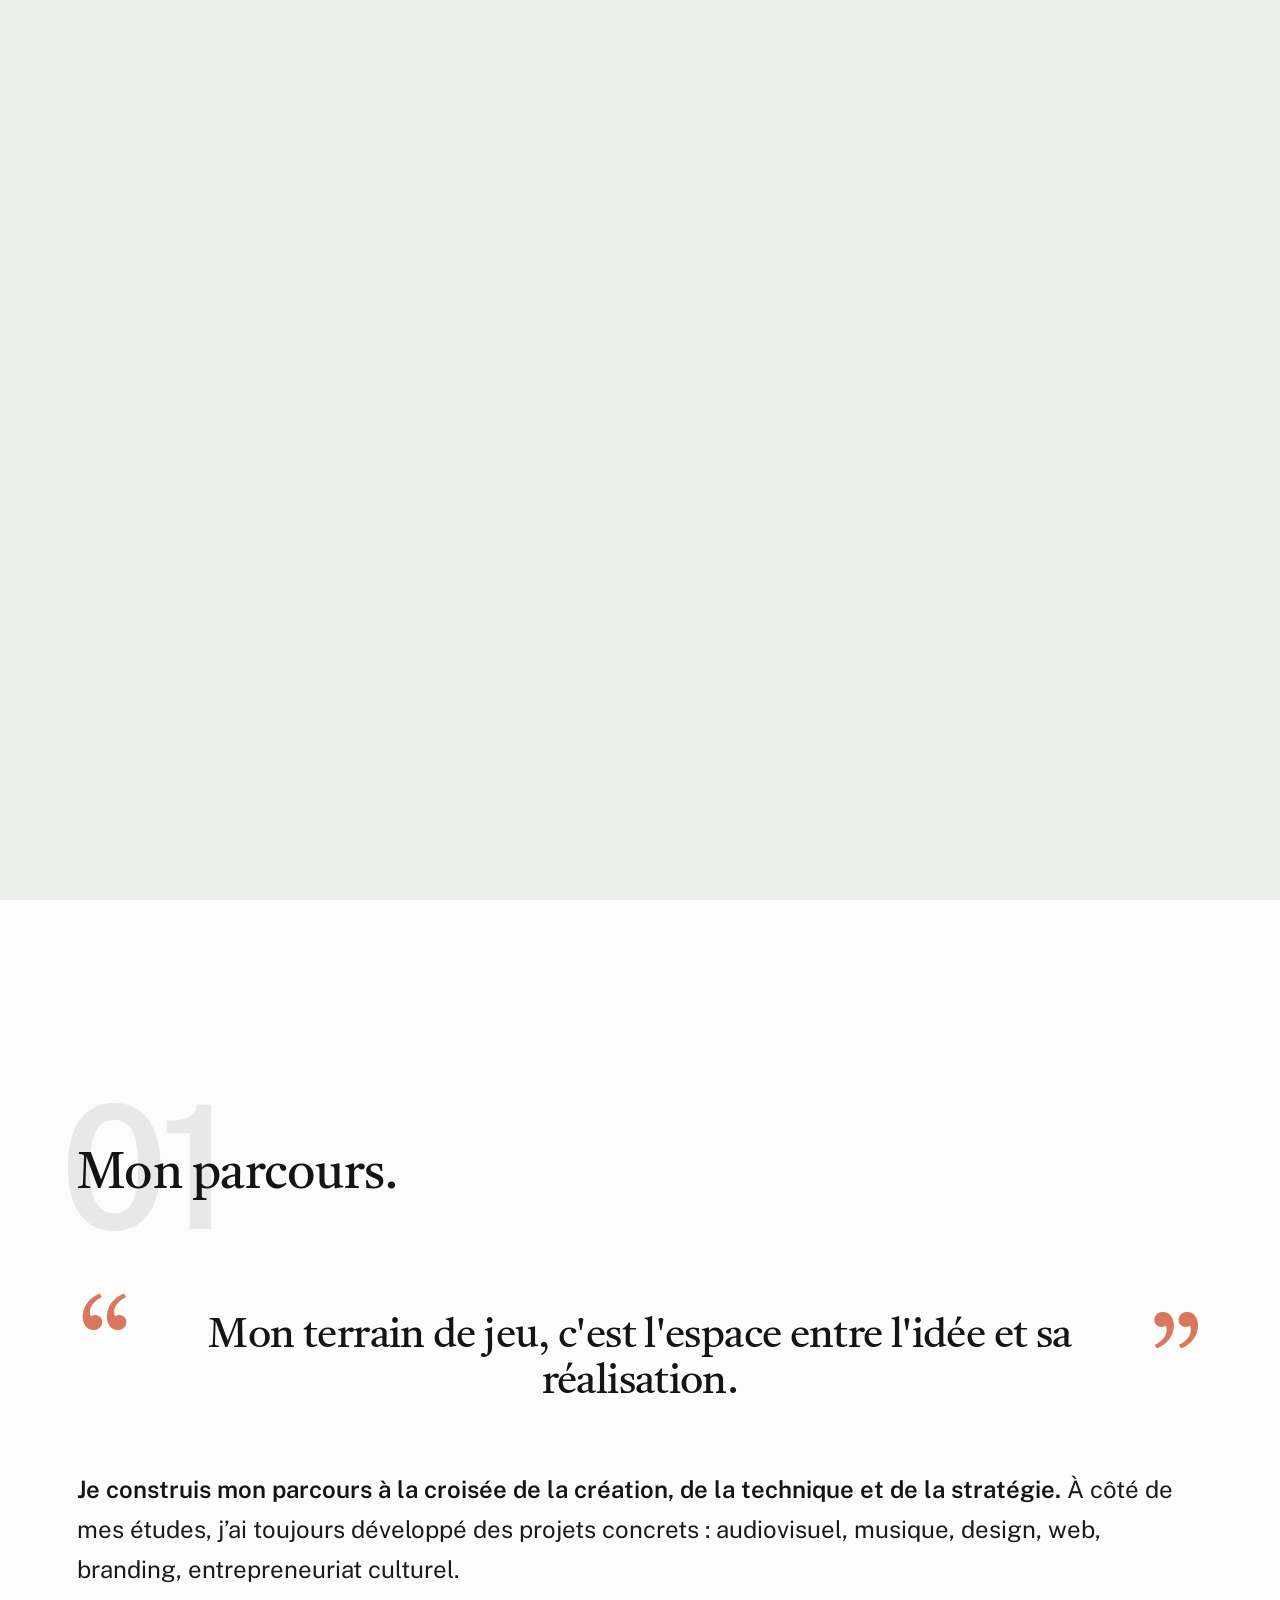
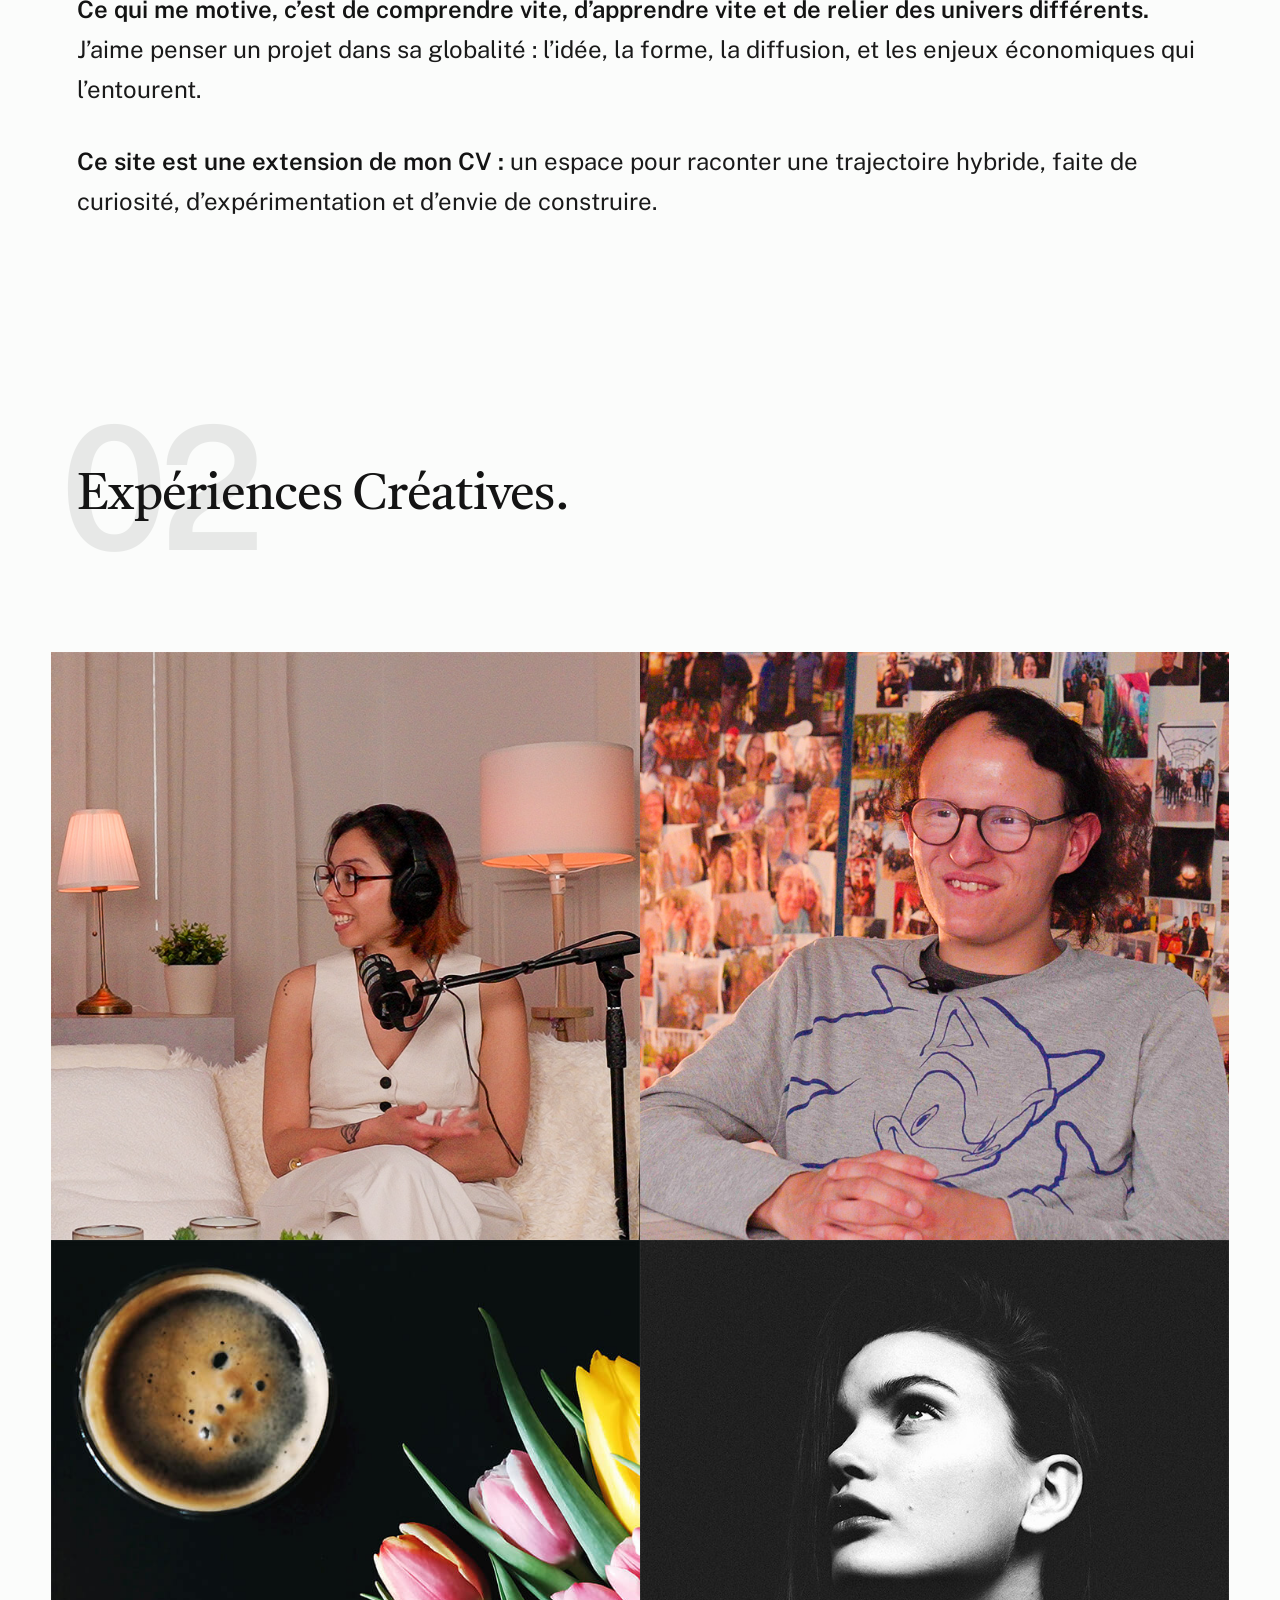
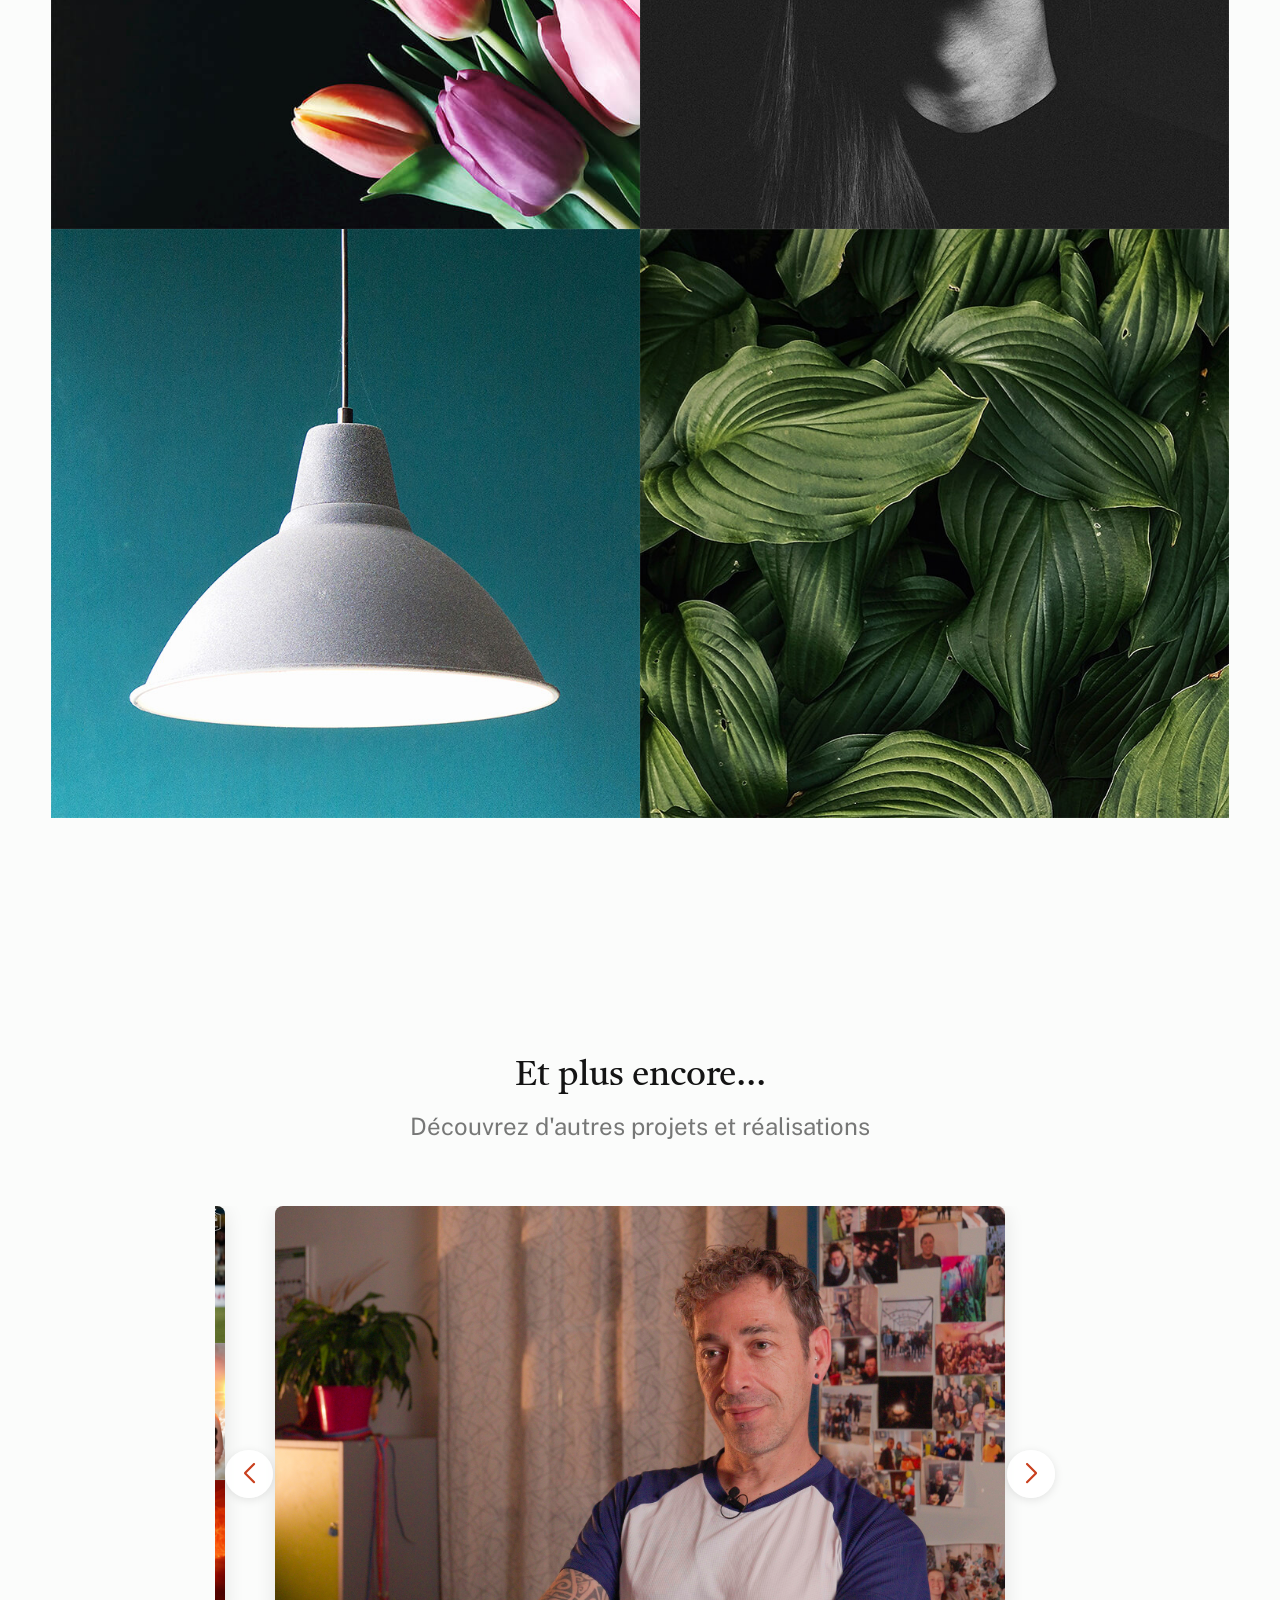
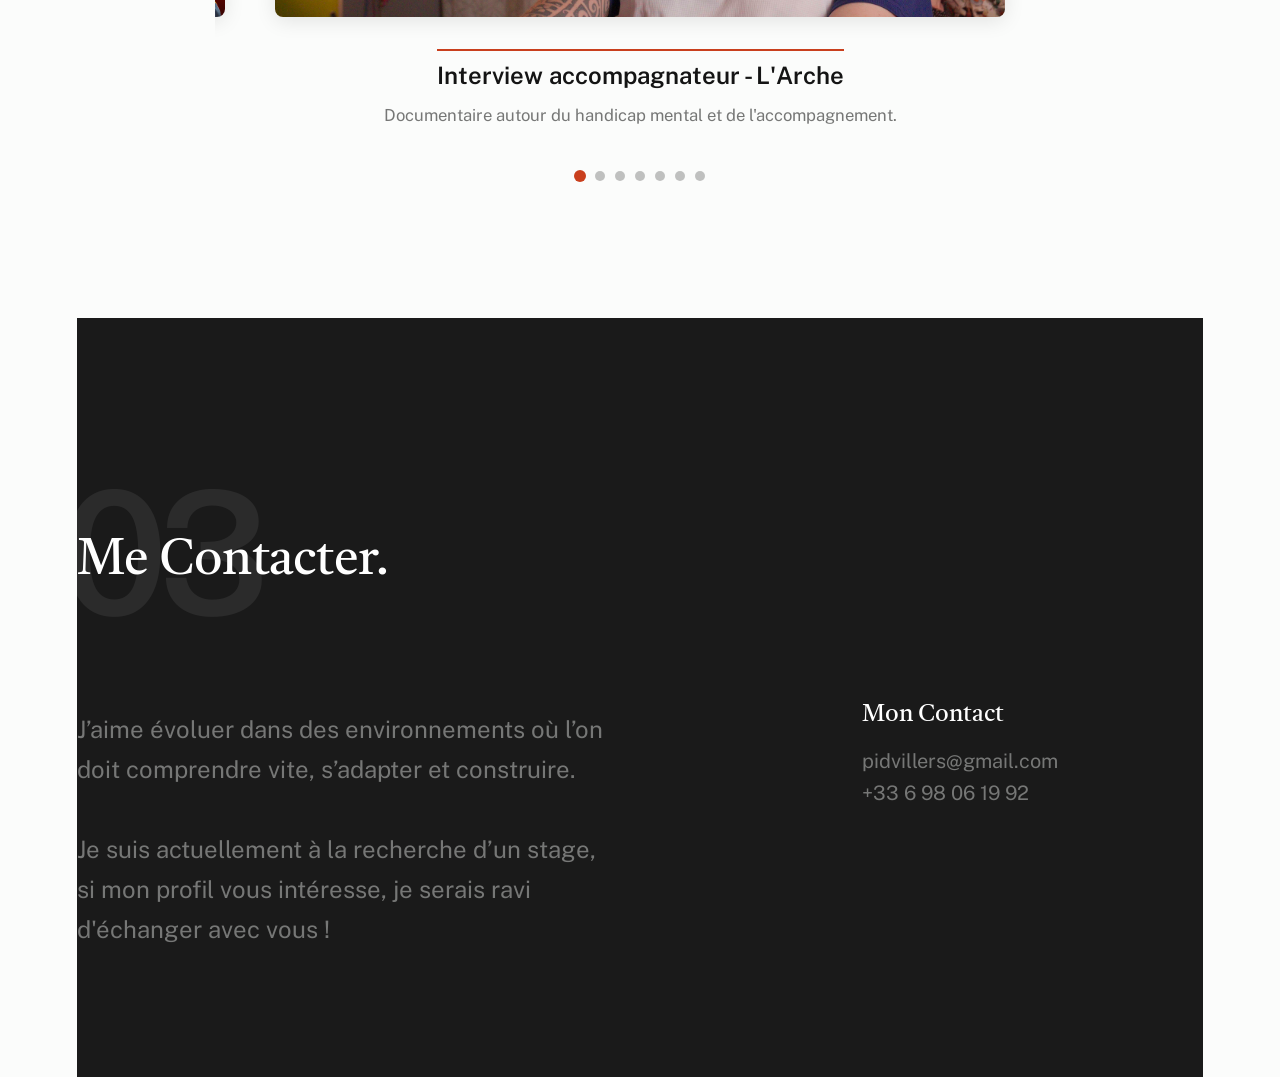
==== index.html @ cef1218d "Add files via upload" ====
<!DOCTYPE html>
<html lang="en" class="no-js" >
<head>

    <!--- basic page needs
    ================================================== -->
    <meta charset="utf-8">
    <meta name="viewport" content="width=device-width, initial-scale=1">
    <title>Paul De Villers</title>

    <script>
        document.documentElement.classList.remove('no-js');
        document.documentElement.classList.add('js');
    </script>

    <!-- CSS
    ================================================== -->
    <link rel="stylesheet" href="css/vendor.css">
    <link rel="stylesheet" href="css/styles.css">

    <!-- favicons
    ================================================== -->
    <link rel="apple-touch-icon" sizes="180x180" href="apple-touch-icon.png">
    <link rel="icon" type="image/png" sizes="32x32" href="favicon-32x32.png">
    <link rel="icon" type="image/png" sizes="16x16" href="favicon-16x16.png">
    <link rel="manifest" href="site.webmanifest">

</head>


<body id="top">

    
    <!-- preloader
    ================================================== -->
    <div id="preloader">
        <div id="loader" class="dots-fade">
            <div></div>
            <div></div>
            <div></div>
        </div>
    </div>


    <!-- page wrap
    ================================================== -->
    <div id="page" class="s-pagewrap">


        <!-- # site header 
        ================================================== -->
        <header class="s-header">
            <div class="row s-header__inner">

                <div class="s-header__block">
                    <div class="s-header__logo">
                        <a class="logo" href="index.html">
                            <img src="images/logo2.svg" alt="Homepage">
                        </a>
                    </div>

                    <a class="s-header__menu-toggle" href="#0"><span>Menu</span></a>
                </div> <!-- end s-header__block -->

                <nav class="s-header__nav">    
                    <ul class="s-header__menu-links">
                        <li class="current"><a class="smoothscroll" href="#intro">Introduction</a></li>
                        <li><a class="smoothscroll" href="#about">Mon parcours</a></li>
                        <li><a class="smoothscroll" href="#works">Expériences</a></li>
                        <li><a class="smoothscroll" href="#footer">Contact</a></li>
                    </ul> <!-- s-header__menu-links -->    
                </nav> <!-- end s-header__nav -->

            </div> <!-- end s-header__inner -->
        </header> <!-- end s-header -->


        <!-- # intro
        ================================================== -->
        <section id="intro" class="s-intro target-section">

            <div class="row s-intro__content width-sixteen-col">
                <div class="column lg-12 s-intro__content-inner grid-block grid-16">
                    
                    <div class="s-intro__content-text">

                        <div class="s-intro__content-pretitle text-pretitle">Bienvenue !</div>
                        <h1 class="s-intro__content-title">
                        Paul De Villers, <br>
                        <span class="title-subtext">étudiant à Kedge,<br>
                        M2 Arts & Creatives Industries</span>
                        </h1>                            

                        <div class="s-intro__content-btns">
                            <a class="smoothscroll btn" href="#about">En Savoir Plus</a>
                            <a class="smoothscroll btn btn--stroke" href="#footer">Me Contacter</a>
                        </div> <!-- s-intro__content-btns -->   

                    </div> <!-- s-intro__content-text -->                     
                    
                </div> <!-- s-intro__content-inner -->  
           

            <div class="s-intro__content-media">                               
                <img src="images/intro-bg.jpg" srcset="images/intro-bg.jpg 1x, images/intro-bg.jpg 2x" alt="">
            </div> <!-- s-intro__content-media -->                

            <div class="s-intro__btn-download">
                <a class="btn btn--stroke" href="#0">Voir mon CV</a>
            </div> <!-- end s-intro__btn-download -->
            
            <div class="s-intro__scroll-down">
                <a href="#about" class="smoothscroll">
                    <div class="scroll-icon">
                        <svg xmlns="http://www.w3.org/2000/svg" width="24" height="24" viewBox="0 0 24 24" style="fill: rgba(0, 0, 0, 1);transform: ;msFilter:;"><path d="M11.178 19.569a.998.998 0 0 0 1.644 0l9-13A.999.999 0 0 0 21 5H3a1.002 1.002 0 0 0-.822 1.569l9 13z"></path></svg>
                    </div>
                    <span class="scroll-text u-screen-reader-text">Scroll Down</span>
                </a>
            </div> <!-- s-intro__scroll-down -->

        </section> <!-- end s-intro -->


        <!-- # about
        ================================================== -->
        <section id="about" class="s-about target-section">

            <div class="row s-about__content">
                <div class="column xl-12">    
                    
                    <div class="section-header" data-num="01">
                        <h2 class="text-display-title">Mon parcours.</h2>
                    </div> <!-- end section-header -->

                    <div class="about-quote">
                <h3>Mon terrain de jeu, c'est l'espace entre l'idée et sa réalisation.</h3>
            </div>

                    <p class="attention-getter">
                    <strong> Je construis mon parcours à la croisée de la création, de la technique et de la stratégie. </strong> À côté de mes études, j’ai toujours développé des projets concrets : audiovisuel, musique, design, web, branding, entrepreneuriat culturel. <br>
                    <strong> Ce qui me motive, c’est de comprendre vite, d’apprendre vite et de relier des univers différents. </strong>
                    J’aime penser un projet dans sa globalité : l’idée, la forme, la diffusion, et les enjeux économiques qui l’entourent.


                    </p>

                    <p class="attention-getter">
                    <strong> Ce site est une extension de mon CV : </strong> un espace pour raconter une trajectoire hybride, faite de curiosité, d’expérimentation et d’envie de construire.

    
                    </p>

                    
        <!-- # works
        ================================================== -->
        <section id="works" class="s-works target-section">

            <div class="row">
                <div class="column xl-12">
                    <div class="section-header" data-num="02">
                        <h2 class="text-display-title">Expériences Créatives.</h2>
                    </div> <!-- end section-header -->
                </div>
            </div>

            <div class="row folio-entries">

                <div class="column entry">
                    <a href="images/folio/gallery/g-turban.jpg" class="entry__link glightbox" data-glightbox="title: Production audiovisuelle; description: .entry__desc-01">
                        <div class="entry__thumb">
                            <img src="images/folio/white_turban.jpg" srcset="images/folio/white_turban.jpg 1x, images/folio/white_turban@2x.jpg 2x" alt="">
                        </div>
                        <div class="entry__info">
                            <h4 class="entry__title">Podcast Santé Mentale</h4>
                            <div class="entry__cat">Production audiovisuelle</div>
                        </div>
                    </a>

                    <div class="glightbox-desc entry__desc-01">
                        <p>
                        Conception, réalisation et montage de podcasts consacrés à la santé mentale, <br>en collaboration avec des professionnels de la psychologie.<br>
                        Projet financé via la CVEC, en partenariat avec la Faculté de Pharmacie de Paris, <br> combinant enjeux culturels, institutionnels et éditoriaux.
                        </p>
                    </div>
                </div> <!-- entry -->

                <div class="column entry">
                    <a href="images/folio/gallery/g-woodcraft.jpg" class="entry__link glightbox" data-glightbox="title: Documentaire à l’Arche; description: .entry__desc-02">
                        <div class="entry__thumb">
                            <img src="images/folio/woodcraft.jpg" srcset="images/folio/woodcraft.jpg 1x, images/folio/woodcraft@2x.jpg 2x" alt="">
                        </div>
                        <div class="entry__info">
                            <h4 class="entry__title">Documentaire à l’Arche</h4>
                            <div class="entry__cat">Réalisation documentaire</div>
                        </div>
                    </a>

                    <div class="glightbox-desc entry__desc-02">
                        <p>
                        Réalisation d’un documentaire immersif au sein de l’Arche, suivant le quotidien de Damien, <br> une personne en situation de handicap mental. <br>
                        Projet pensé dans une perspective de diffusion médiatique (TV / plateformes), <br> à la croisée du documentaire social et du récit humain.
                        </p>
                    </div>
                </div> <!-- entry -->

                <div class="column entry">
                    <a href="images/folio/gallery/g-tulips.jpg" class="entry__link glightbox" data-glightbox="title: Projets web & visibilité digitale; description: .entry__desc-03">
                        <div class="entry__thumb">
                            <img src="images/folio/caffeine_and_tulips.jpg" srcset="images/folio/caffeine_and_tulips.jpg 1x, images/folio/caffeine_and_tulips@2x.jpg 2x" alt="">
                        </div>
                        <div class="entry__info">
                            <h4 class="entry__title">Projets web & visibilité digitale</h4>
                            <div class="entry__cat">Développement web & stratégie digitale</div>
                        </div>
                    </a>

                    <div class="glightbox-desc entry__desc-03">
                        <p>
                        Accompagnement de professionnels dans la création de leur présence digitale. <br>
                        Conception de sites internet, optimisation de fiches Google, production de contenus visuels <br>(photos, édition), et amélioration du référencement.

                        </p>
                    </div>
                </div> <!-- entry -->

                <div class="column entry">
                    <a href="images/folio/gallery/g-grayscale.jpg" class="entry__link glightbox" data-glightbox="title: Fédération Française de Football & Nike; description: .entry__desc-04">
                        <div class="entry__thumb">
                            <img src="images/folio/grayscale.jpg" srcset="images/folio/grayscale.jpg 1x, images/folio/grayscale@2x.jpg 2x" alt="">
                        </div>
                        <div class="entry__info">
                            <h4 class="entry__title">Fédération Française de Football & Nike</h4>
                            <div class="entry__cat">Design & création visuelle en freelance</div>
                        </div>
                    </a>

                    <div class="glightbox-desc entry__desc-04">
                        <p>
                        Participation à des projets de création visuelle pour la Fédération Française de Football, <br> en collaboration avec d’autres créateurs et avec Nike.<br>Intervention sur l’univers graphique et créatif autour des rassemblements <br> de l’équipe de France en 2025.
                        </p>
                    </div>
                </div> <!-- entry -->

                <div class="column entry">
                    <a href="images/folio/gallery/g-lamp.jpg" class="entry__link glightbox" data-glightbox="title: Production musicale; description: .entry__desc-05">
                        <div class="entry__thumb">
                            <img src="images/folio/lamp.jpg" srcset="images/folio/lamp.jpg 1x, images/folio/lamp@2x.jpg 2x" alt="">
                        </div>
                        <div class="entry__info">
                            <h4 class="entry__title">Production musicale</h4>
                            <div class="entry__cat">Beatmaker & DA</div>
                        </div>
                    </a>

                    <div class="glightbox-desc entry__desc-05">
                        <p>
                        Création et diffusion d’instrumentales, publiées sur YouTube et vendues<br> à des artistes de la scène rap et R&B parisienne et internationale. <br> Gestion autonome de la production, de la distribution et relations artistes.
                        </p>
                    </div>
                </div> <!-- entry -->

                <div class="column entry">
                    <a href="images/folio/gallery/g-tropical.jpg" class="entry__link glightbox" data-glightbox="title: Refonte d’une marque de vin familiale; description: .entry__desc-06">
                        <div class="entry__thumb">
                            <img src="images/folio/tropical.jpg" srcset="images/folio/tropical.jpg 1x, images/folio/tropical@2x.jpg 2x" alt="">
                        </div>
                        <div class="entry__info">
                            <h4 class="entry__title">Refonte d’une marque de vin familiale</h4>
                            <div class="entry__cat">Direction artistique & stratégie de marque</div>
                        </div>
                    </a>

                    <div class="glightbox-desc entry__desc-06">
                        <p>
                        Projet de repositionnement d’une marque de vin familiale, avec une ambition <br>de modernisation de son identité et de son récit.<br> Travail sur la direction artistique, le design, le storytelling et la stratégie de marque.
                        </p>
                    </div>
                </div> <!-- entry --> 

                        </div> <!-- folio entries -->

        </section> <!-- end s-works --> 

        <!-- # gallery
        ================================================== -->
        <section id="gallery" class="s-gallery target-section">
            <div class="row">
                <div class="column xl-12">
                    <h3 class="s-gallery__header">Et plus encore...</h3>
                    <p class="s-gallery__subtitle">Découvrez d'autres projets et réalisations</p>

                    <div class="swiper-container gallery-slider">
                        <div class="swiper-wrapper">
                            <!-- Slide 1 -->
                            <div class="swiper-slide gallery-slide">
                                <div class="gallery-slide__image">
                                    <img src="images/gallery/photo1.jpg" alt="Interview accompagnateur - L'Arche">
                                </div>
                                <div class="gallery-slide__info">
                                    <h4 class="gallery-slide__title">Interview accompagnateur - L'Arche</h4>
                                    <p class="gallery-slide__desc">Documentaire autour du handicap mental et de l'accompagnement.</p>
                                </div>
                            </div>

                            <!-- Slide 2 -->
                            <div class="swiper-slide gallery-slide">
                                <div class="gallery-slide__image">
                                    <img src="images/gallery/photo2.jpg" alt="Rencontre artiste avec Éloi">
                                </div>
                                <div class="gallery-slide__info">
                                    <h4 class="gallery-slide__title">Rencontre artiste avec Éloi</h4>
                                    <p class="gallery-slide__desc">Interview et suivie d'une artiste émergente (65k auditeurs mensuels sur Spotify).</p>
                                </div>
                            </div>

                            <!-- Slide 3 -->
                            <div class="swiper-slide gallery-slide">
                                <div class="gallery-slide__image">
                                    <img src="images/gallery/photo3.jpg" alt="Photographe officiel pour concerts">
                                </div>
                                <div class="gallery-slide__info">
                                    <h4 class="gallery-slide__title">Photographe officiel pour concerts</h4>
                                    <p class="gallery-slide__desc">Couverture photo d'artistes hip-hop en live.</p>
                                </div>
                            </div>

                            <!-- Slide 4 -->
                            <div class="swiper-slide gallery-slide">
                                <div class="gallery-slide__image">
                                    <img src="images/gallery/photo4.jpg" alt="Podcast sur les traumatismes de l'enfance">
                                </div>
                                <div class="gallery-slide__info">
                                    <h4 class="gallery-slide__title">Podcast sur les traumatismes de l'enfance</h4>
                                    <p class="gallery-slide__desc">Échange avec une psychologue spécialisée.</p>
                                </div>
                            </div>

                            <!-- Slide 5 -->
                            <div class="swiper-slide gallery-slide">
                                <div class="gallery-slide__image">
                                    <img src="images/gallery/photo5.jpg" alt="Podcast sur les violences sexistes et sexuelles">
                                </div>
                                <div class="gallery-slide__info">
                                    <h4 class="gallery-slide__title">Podcast sur les violences sexistes et sexuelles</h4>
                                    <p class="gallery-slide__desc">Discussion avec une psychologue autour des VSS.</p>
                                </div>
                            </div>

                            <!-- Slide 6 -->
                            <div class="swiper-slide gallery-slide">
                                <div class="gallery-slide__image">
                                    <img src="images/gallery/photo6.jpg" alt="Interview d'un psychologue de l'association Nightline">
                                </div>
                                <div class="gallery-slide__info">
                                    <h4 class="gallery-slide__title">Interview d'un psychologue de l'association Nightline</h4>
                                    <p class="gallery-slide__desc">Échange autour de la santé mentale des étudiants dans les locaux de Nightline.</p>
                                </div>
                            </div>

                            <!-- Slide 7 -->
                            <div class="swiper-slide gallery-slide">
                                <div class="gallery-slide__image">
                                    <img src="images/gallery/photo7.jpg" alt="Design et photo-manipulation">
                                </div>
                                <div class="gallery-slide__info">
                                    <h4 class="gallery-slide__title">Design et photo-manipulation</h4>
                                    <p class="gallery-slide__desc">Nike, Fédération Française de Football et autres créateurs, mes designs ont été vus des millions de fois.</p>
                                </div>
                            </div>
                        </div>

                        <!-- Navigation buttons -->
                        <div class="swiper-button-next"></div>
                        <div class="swiper-button-prev"></div>
                        <div class="swiper-pagination"></div>
                    </div>
                </div>
            </div>
        </section> <!-- end s-gallery -->


        

        <!-- # footer 
        ================================================== -->
        <footer id="footer" class="s-footer target-section">

            <div class="row">
                <div class="column lg-12">
                    <div class="section-header light-on-dark" data-num="03">
                        <h2 class="text-display-title">Me Contacter.</h2>
                    </div> <!-- end section-header -->
                </div>
            </div>

            <div class="row s-footer__content">

                <div class="column xl-6 md-12 s-footer__block s-footer__about">                    
                    <p class="attention-getter">
                    J’aime évoluer dans des environnements où l’on doit comprendre vite, s’adapter et construire. <br> <br>
                    Je suis actuellement à la recherche d’un stage, si mon profil vous intéresse, je serais ravi d'échanger avec vous !

                    </p>               
                </div> <!-- end section-footer__about -->

                <div class="column xl-6 md-12 s-footer__block s-footer__site-links">
                    <div class="row">
                        <div class="column xl-4 lg-5 md-6 tab-12">
                            <h5></h5>
                            <ul class="link-list">
                                <li><a href="#0"></a></li>
                                <li><a href="#0"></a></li>
                                <li><a href="#0"></a></li>
                                <li><a href="#0"></a></li>
                                <li><a href=""></a></li>
                            </ul>
                        </div>
                        <div class="column xl-6 md-6 tab-12">
                            <h5>Mon Contact</h5>
                            <ul class="link-list">
                                <li>pidvillers@gmail.com</li>
                                <li>+33 6 98 06 19 92</li>
                            </ul> 
                        </div>
                    </div>                    
                </div> <!-- end section-footer__site-links -->

            </div> <!-- end section-footer__content -->


          

    <!-- Java Script
    ================================================== -->
    <script src="js/plugins.js"></script>
    <script src="js/main.js"></script>

</body>
</html>
---- css/vendor.css ----
/* ===================================================================
 * Hudson Third-party Stylesheets
 * Template Ver. 1.0.0
 * 04-03-2023
 * -------------------------------------------------------------------
 *
 * TOC:
 * # PrismJS 
 * # Swiper
 * # GLightbox
 *
 * ------------------------------------------------------------------- */
 

/* ===================================================================
 * # PrismJS 1.20.0
 *   https://prismjs.com/download.html#themes=prism-okaidia&languages=markup+css+clike+javascript+markup-templating+php 
 *   
 *   okaidia theme for JavaScript, CSS and HTML
 *   Loosely based on Monokai textmate theme by http://www.monokai.nl/
 *   @author ocodia
 * ------------------------------------------------------------------- */
code[class*=language-],
pre[class*=language-] {
    color          : #f8f8f2;
    background     : none;
    text-shadow    : 0 1px rgba(0, 0, 0, 0.3);
    font-family    : var(--font-mono);
    font-size      : calc(var(--text-size) * 0.9444);
    text-align     : left;
    white-space    : pre;
    word-spacing   : normal;
    word-break     : normal;
    word-wrap      : normal;
    line-height    : var(--vspace-1);
    -moz-tab-size  : 4;
    -o-tab-size    : 4;
    tab-size       : 4;
    -webkit-hyphens: none;
    hyphens        : none;
}

/* Code blocks */
pre[class*=language-] {
    padding : var(--vspace-0_5) 0 var(--vspace-1);
    margin  : var(--vspace-1) 0;
    overflow: auto;
}

:not(pre)>code[class*=language-],
pre[class*=language-] {
    background: #272822;
}

/* Inline code */
:not(pre)>code[class*=language-] {
    padding    : 0.1em;
    white-space: normal;
}

.token.comment,
.token.prolog,
.token.doctype,
.token.cdata {
    color: slategray;
}

.token.punctuation {
    color: #f8f8f2;
}

.token.namespace {
    opacity: 0.7;
}

.token.property,
.token.tag,
.token.constant,
.token.symbol,
.token.deleted {
    color: #f92672;
}

.token.boolean,
.token.number {
    color: #ae81ff;
}

.token.selector,
.token.attr-name,
.token.string,
.token.char,
.token.builtin,
.token.inserted {
    color: #a6e22e;
}

.token.operator,
.token.entity,
.token.url,
.language-css .token.string,
.style .token.string,
.token.variable {
    color: #f8f8f2;
}

.token.atrule,
.token.attr-value,
.token.function,
.token.class-name {
    color: #e6db74;
}

.token.keyword {
    color: #66d9ef;
}

.token.regex,
.token.important {
    color: #fd971f;
}

.token.important,
.token.bold {
    font-weight: bold;
}

.token.italic {
    font-style: italic;
}

.token.entity {
    cursor: help;
}


/* ===================================================================
 * # Swiper 6.4.5
 *   Most modern mobile touch slider and framework with hardware accelerated transitions
 *   https://swiperjs.com
 *
 *   Copyright 2014-2020 Vladimir Kharlampidi
 *
 *   Released under the MIT License
 *
 *   Released on: December 18, 2020
 * ------------------------------------------------------------------- */
@font-face {
    font-family: "swiper-icons";
    src        : url("data:application/font-woff;charset=utf-8;base64, [base64]//wADZ2x5ZgAAAywAAADMAAAD2MHtryVoZWFkAAABbAAAADAAAAA2E2+eoWhoZWEAAAGcAAAAHwAAACQC9gDzaG10eAAAAigAAAAZAAAArgJkABFsb2NhAAAC0AAAAFoAAABaFQAUGG1heHAAAAG8AAAAHwAAACAAcABAbmFtZQAAA/gAAAE5AAACXvFdBwlwb3N0AAAFNAAAAGIAAACE5s74hXjaY2BkYGAAYpf5Hu/j+W2+MnAzMYDAzaX6QjD6/4//Bxj5GA8AuRwMYGkAPywL13jaY2BkYGA88P8Agx4j+/8fQDYfA1AEBWgDAIB2BOoAeNpjYGRgYNBh4GdgYgABEMnIABJzYNADCQAACWgAsQB42mNgYfzCOIGBlYGB0YcxjYGBwR1Kf2WQZGhhYGBiYGVmgAFGBiQQkOaawtDAoMBQxXjg/wEGPcYDDA4wNUA2CCgwsAAAO4EL6gAAeNpj2M0gyAACqxgGNWBkZ2D4/wMA+xkDdgAAAHjaY2BgYGaAYBkGRgYQiAHyGMF8FgYHIM3DwMHABGQrMOgyWDLEM1T9/w8UBfEMgLzE////P/5//f/V/xv+r4eaAAeMbAxwIUYmIMHEgKYAYjUcsDAwsLKxc3BycfPw8jEQA/[base64]/uznmfPFBNODM2K7MTQ45YEAZqGP81AmGGcF3iPqOop0r1SPTaTbVkfUe4HXj97wYE+yNwWYxwWu4v1ugWHgo3S1XdZEVqWM7ET0cfnLGxWfkgR42o2PvWrDMBSFj/IHLaF0zKjRgdiVMwScNRAoWUoH78Y2icB/yIY09An6AH2Bdu/UB+yxopYshQiEvnvu0dURgDt8QeC8PDw7Fpji3fEA4z/PEJ6YOB5hKh4dj3EvXhxPqH/SKUY3rJ7srZ4FZnh1PMAtPhwP6fl2PMJMPDgeQ4rY8YT6Gzao0eAEA409DuggmTnFnOcSCiEiLMgxCiTI6Cq5DZUd3Qmp10vO0LaLTd2cjN4fOumlc7lUYbSQcZFkutRG7g6JKZKy0RmdLY680CDnEJ+UMkpFFe1RN7nxdVpXrC4aTtnaurOnYercZg2YVmLN/d/gczfEimrE/fs/bOuq29Zmn8tloORaXgZgGa78yO9/cnXm2BpaGvq25Dv9S4E9+5SIc9PqupJKhYFSSl47+Qcr1mYNAAAAeNptw0cKwkAAAMDZJA8Q7OUJvkLsPfZ6zFVERPy8qHh2YER+3i/BP83vIBLLySsoKimrqKqpa2hp6+jq6RsYGhmbmJqZSy0sraxtbO3sHRydnEMU4uR6yx7JJXveP7WrDycAAAAAAAH//wACeNpjYGRgYOABYhkgZgJCZgZNBkYGLQZtIJsFLMYAAAw3ALgAeNolizEKgDAQBCchRbC2sFER0YD6qVQiBCv/H9ezGI6Z5XBAw8CBK/m5iQQVauVbXLnOrMZv2oLdKFa8Pjuru2hJzGabmOSLzNMzvutpB3N42mNgZGBg4GKQYzBhYMxJLMlj4GBgAYow/P/PAJJhLM6sSoWKfWCAAwDAjgbRAAB42mNgYGBkAIIbCZo5IPrmUn0hGA0AO8EFTQAA") format("woff");
    font-weight: 400;
    font-style : normal;
}

:root {
    --swiper-theme-color: #007aff;
}

.swiper-container {
    margin-left : auto;
    margin-right: auto;
    position    : relative;
    overflow    : hidden;
    list-style  : none;
    padding     : 0;
    /* Fix of Webkit flickering */
    z-index     : 1;
}

.swiper-container-vertical>.swiper-wrapper {
    flex-direction: column;
}

.swiper-wrapper {
    position           : relative;
    width              : 100%;
    height             : 100%;
    z-index            : 1;
    display            : flex;
    transition-property: transform;
    box-sizing         : content-box;
}

.swiper-container-android .swiper-slide,
.swiper-wrapper {
    transform: translate3d(0px, 0, 0);
}

.swiper-container-multirow>.swiper-wrapper {
    flex-wrap: wrap;
}

.swiper-container-multirow-column>.swiper-wrapper {
    flex-wrap     : wrap;
    flex-direction: column;
}

.swiper-container-free-mode>.swiper-wrapper {
    transition-timing-function: ease-out;
    margin                    : 0 auto;
}

.swiper-slide {
    flex-shrink        : 0;
    width              : 100%;
    height             : 100%;
    position           : relative;
    transition-property: transform;
}

.swiper-slide-invisible-blank {
    visibility: hidden;
}

/* Auto Height */
.swiper-container-autoheight,
.swiper-container-autoheight .swiper-slide {
    height: auto;
}

.swiper-container-autoheight .swiper-wrapper {
    align-items        : flex-start;
    transition-property: transform, height;
}

/* 3D Effects */
.swiper-container-3d {
    perspective: 1200px;
}

.swiper-container-3d .swiper-wrapper,
.swiper-container-3d .swiper-slide,
.swiper-container-3d .swiper-slide-shadow-left,
.swiper-container-3d .swiper-slide-shadow-right,
.swiper-container-3d .swiper-slide-shadow-top,
.swiper-container-3d .swiper-slide-shadow-bottom,
.swiper-container-3d .swiper-cube-shadow {
    transform-style: preserve-3d;
}

.swiper-container-3d .swiper-slide-shadow-left,
.swiper-container-3d .swiper-slide-shadow-right,
.swiper-container-3d .swiper-slide-shadow-top,
.swiper-container-3d .swiper-slide-shadow-bottom {
    position      : absolute;
    left          : 0;
    top           : 0;
    width         : 100%;
    height        : 100%;
    pointer-events: none;
    z-index       : 10;
}

.swiper-container-3d .swiper-slide-shadow-left {
    background-image: linear-gradient(to left, rgba(0, 0, 0, 0.5), rgba(0, 0, 0, 0));
}

.swiper-container-3d .swiper-slide-shadow-right {
    background-image: linear-gradient(to right, rgba(0, 0, 0, 0.5), rgba(0, 0, 0, 0));
}

.swiper-container-3d .swiper-slide-shadow-top {
    background-image: linear-gradient(to top, rgba(0, 0, 0, 0.5), rgba(0, 0, 0, 0));
}

.swiper-container-3d .swiper-slide-shadow-bottom {
    background-image: linear-gradient(to bottom, rgba(0, 0, 0, 0.5), rgba(0, 0, 0, 0));
}

/* CSS Mode */
.swiper-container-css-mode>.swiper-wrapper {
    overflow          : auto;
    scrollbar-width   : none;
    /* For Firefox */
    -ms-overflow-style: none;
    /* For Internet Explorer and Edge */
}

.swiper-container-css-mode>.swiper-wrapper::-webkit-scrollbar {
    display: none;
}

.swiper-container-css-mode>.swiper-wrapper>.swiper-slide {
    scroll-snap-align: start start;
}

.swiper-container-horizontal.swiper-container-css-mode>.swiper-wrapper {
    scroll-snap-type: x mandatory;
}

.swiper-container-vertical.swiper-container-css-mode>.swiper-wrapper {
    scroll-snap-type: y mandatory;
}

:root {
    --swiper-navigation-size : 44px;
    /*
    --swiper-navigation-color: var(--swiper-theme-color);
    */
}

.swiper-button-prev,
.swiper-button-next {
    position       : absolute;
    top            : 50%;
    width          : calc(var(--swiper-navigation-size) / 44 * 27);
    height         : var(--swiper-navigation-size);
    margin-top     : calc(-1 * var(--swiper-navigation-size) / 2);
    z-index        : 10;
    cursor         : pointer;
    display        : flex;
    align-items    : center;
    justify-content: center;
    color          : var(--swiper-navigation-color, var(--swiper-theme-color));
}

.swiper-button-prev.swiper-button-disabled,
.swiper-button-next.swiper-button-disabled {
    opacity       : 0.35;
    cursor        : auto;
    pointer-events: none;
}

.swiper-button-prev:after,
.swiper-button-next:after {
    font-family   : swiper-icons;
    font-size     : var(--swiper-navigation-size);
    text-transform: none !important;
    letter-spacing: 0;
    text-transform: none;
    font-variant  : initial;
    line-height   : 1;
}

.swiper-button-prev,
.swiper-container-rtl .swiper-button-next {
    left : 10px;
    right: auto;
}

.swiper-button-prev:after,
.swiper-container-rtl .swiper-button-next:after {
    content: "prev";
}

.swiper-button-next,
.swiper-container-rtl .swiper-button-prev {
    right: 10px;
    left : auto;
}

.swiper-button-next:after,
.swiper-container-rtl .swiper-button-prev:after {
    content: "next";
}

.swiper-button-prev.swiper-button-white,
.swiper-button-next.swiper-button-white {
    --swiper-navigation-color: #ffffff;
}

.swiper-button-prev.swiper-button-black,
.swiper-button-next.swiper-button-black {
    --swiper-navigation-color: #000000;
}

.swiper-button-lock {
    display: none;
}

:root {
    /*
    --swiper-pagination-color: var(--swiper-theme-color);
    */
}

.swiper-pagination {
    position  : absolute;
    text-align: center;
    transition: 300ms opacity;
    transform : translate3d(0, 0, 0);
    z-index   : 10;
}

.swiper-pagination.swiper-pagination-hidden {
    opacity: 0;
}

/* Common Styles */
.swiper-pagination-fraction,
.swiper-pagination-custom,
.swiper-container-horizontal>.swiper-pagination-bullets {
    bottom: 10px;
    left  : 0;
    width : 100%;
}

/* Bullets */
.swiper-pagination-bullets-dynamic {
    overflow : hidden;
    font-size: 0;
}

.swiper-pagination-bullets-dynamic .swiper-pagination-bullet {
    transform: scale(0.33);
    position : relative;
}

.swiper-pagination-bullets-dynamic .swiper-pagination-bullet-active {
    transform: scale(1);
}

.swiper-pagination-bullets-dynamic .swiper-pagination-bullet-active-main {
    transform: scale(1);
}

.swiper-pagination-bullets-dynamic .swiper-pagination-bullet-active-prev {
    transform: scale(0.66);
}

.swiper-pagination-bullets-dynamic .swiper-pagination-bullet-active-prev-prev {
    transform: scale(0.33);
}

.swiper-pagination-bullets-dynamic .swiper-pagination-bullet-active-next {
    transform: scale(0.66);
}

.swiper-pagination-bullets-dynamic .swiper-pagination-bullet-active-next-next {
    transform: scale(0.33);
}

.swiper-pagination-bullet {
    width        : 8px;
    height       : 8px;
    display      : inline-block;
    border-radius: 100%;
    background   : #000;
    opacity      : 0.2;
}

button.swiper-pagination-bullet {
    border            : none;
    margin            : 0;
    padding           : 0;
    box-shadow        : none;
    -webkit-appearance: none;
    -moz-appearance   : none;
    appearance        : none;
}

.swiper-pagination-clickable .swiper-pagination-bullet {
    cursor: pointer;
}

.swiper-pagination-bullet-active {
    opacity   : 1;
    background: var(--swiper-pagination-color, var(--swiper-theme-color));
}

.swiper-container-vertical>.swiper-pagination-bullets {
    right    : 10px;
    top      : 50%;
    transform: translate3d(0px, -50%, 0);
}

.swiper-container-vertical>.swiper-pagination-bullets .swiper-pagination-bullet {
    margin : 6px 0;
    display: block;
}

.swiper-container-vertical>.swiper-pagination-bullets.swiper-pagination-bullets-dynamic {
    top      : 50%;
    transform: translateY(-50%);
    width    : 8px;
}

.swiper-container-vertical>.swiper-pagination-bullets.swiper-pagination-bullets-dynamic .swiper-pagination-bullet {
    display   : inline-block;
    transition: 200ms transform, 200ms top;
}

.swiper-container-horizontal>.swiper-pagination-bullets .swiper-pagination-bullet {
    margin: 0 4px;
}

.swiper-container-horizontal>.swiper-pagination-bullets.swiper-pagination-bullets-dynamic {
    left       : 50%;
    transform  : translateX(-50%);
    white-space: nowrap;
}

.swiper-container-horizontal>.swiper-pagination-bullets.swiper-pagination-bullets-dynamic .swiper-pagination-bullet {
    transition: 200ms transform, 200ms left;
}

.swiper-container-horizontal.swiper-container-rtl>.swiper-pagination-bullets-dynamic .swiper-pagination-bullet {
    transition: 200ms transform, 200ms right;
}

/* Progress */
.swiper-pagination-progressbar {
    background: rgba(0, 0, 0, 0.25);
    position  : absolute;
}

.swiper-pagination-progressbar .swiper-pagination-progressbar-fill {
    background      : var(--swiper-pagination-color, var(--swiper-theme-color));
    position        : absolute;
    left            : 0;
    top             : 0;
    width           : 100%;
    height          : 100%;
    transform       : scale(0);
    transform-origin: left top;
}

.swiper-container-rtl .swiper-pagination-progressbar .swiper-pagination-progressbar-fill {
    transform-origin: right top;
}

.swiper-container-horizontal>.swiper-pagination-progressbar,
.swiper-container-vertical>.swiper-pagination-progressbar.swiper-pagination-progressbar-opposite {
    width : 100%;
    height: 4px;
    left  : 0;
    top   : 0;
}

.swiper-container-vertical>.swiper-pagination-progressbar,
.swiper-container-horizontal>.swiper-pagination-progressbar.swiper-pagination-progressbar-opposite {
    width : 4px;
    height: 100%;
    left  : 0;
    top   : 0;
}

.swiper-pagination-white {
    --swiper-pagination-color: #ffffff;
}

.swiper-pagination-black {
    --swiper-pagination-color: #000000;
}

.swiper-pagination-lock {
    display: none;
}

/* Scrollbar */
.swiper-scrollbar {
    border-radius   : 10px;
    position        : relative;
    -ms-touch-action: none;
    background      : rgba(0, 0, 0, 0.1);
}

.swiper-container-horizontal>.swiper-scrollbar {
    position: absolute;
    left    : 1%;
    bottom  : 3px;
    z-index : 50;
    height  : 5px;
    width   : 98%;
}

.swiper-container-vertical>.swiper-scrollbar {
    position: absolute;
    right   : 3px;
    top     : 1%;
    z-index : 50;
    width   : 5px;
    height  : 98%;
}

.swiper-scrollbar-drag {
    height       : 100%;
    width        : 100%;
    position     : relative;
    background   : rgba(0, 0, 0, 0.5);
    border-radius: 10px;
    left         : 0;
    top          : 0;
}

.swiper-scrollbar-cursor-drag {
    cursor: move;
}

.swiper-scrollbar-lock {
    display: none;
}

.swiper-zoom-container {
    width          : 100%;
    height         : 100%;
    display        : flex;
    justify-content: center;
    align-items    : center;
    text-align     : center;
}

.swiper-zoom-container>img,
.swiper-zoom-container>svg,
.swiper-zoom-container>canvas {
    max-width    : 100%;
    max-height   : 100%;
    -o-object-fit: contain;
    object-fit   : contain;
}

.swiper-slide-zoomed {
    cursor: move;
}

/* Preloader */
:root {
    /*
    --swiper-preloader-color: var(--swiper-theme-color);
    */
}

.swiper-lazy-preloader {
    width           : 42px;
    height          : 42px;
    position        : absolute;
    left            : 50%;
    top             : 50%;
    margin-left     : -21px;
    margin-top      : -21px;
    z-index         : 10;
    transform-origin: 50%;
    animation       : swiper-preloader-spin 1s infinite linear;
    box-sizing      : border-box;
    border          : 4px solid var(--swiper-preloader-color, var(--swiper-theme-color));
    border-radius   : 50%;
    border-top-color: transparent;
}

.swiper-lazy-preloader-white {
    --swiper-preloader-color: #fff;
}

.swiper-lazy-preloader-black {
    --swiper-preloader-color: #000;
}

@keyframes swiper-preloader-spin {
    100% {
        transform: rotate(360deg);
    }
}

/* a11y */
.swiper-container .swiper-notification {
    position      : absolute;
    left          : 0;
    top           : 0;
    pointer-events: none;
    opacity       : 0;
    z-index       : -1000;
}

.swiper-container-fade.swiper-container-free-mode .swiper-slide {
    transition-timing-function: ease-out;
}

.swiper-container-fade .swiper-slide {
    pointer-events     : none;
    transition-property: opacity;
}

.swiper-container-fade .swiper-slide .swiper-slide {
    pointer-events: none;
}

.swiper-container-fade .swiper-slide-active,
.swiper-container-fade .swiper-slide-active .swiper-slide-active {
    pointer-events: auto;
}

.swiper-container-cube {
    overflow: visible;
}

.swiper-container-cube .swiper-slide {
    pointer-events             : none;
    -webkit-backface-visibility: hidden;
    backface-visibility        : hidden;
    z-index                    : 1;
    visibility                 : hidden;
    transform-origin           : 0 0;
    width                      : 100%;
    height                     : 100%;
}

.swiper-container-cube .swiper-slide .swiper-slide {
    pointer-events: none;
}

.swiper-container-cube.swiper-container-rtl .swiper-slide {
    transform-origin: 100% 0;
}

.swiper-container-cube .swiper-slide-active,
.swiper-container-cube .swiper-slide-active .swiper-slide-active {
    pointer-events: auto;
}

.swiper-container-cube .swiper-slide-active,
.swiper-container-cube .swiper-slide-next,
.swiper-container-cube .swiper-slide-prev,
.swiper-container-cube .swiper-slide-next+.swiper-slide {
    pointer-events: auto;
    visibility    : visible;
}

.swiper-container-cube .swiper-slide-shadow-top,
.swiper-container-cube .swiper-slide-shadow-bottom,
.swiper-container-cube .swiper-slide-shadow-left,
.swiper-container-cube .swiper-slide-shadow-right {
    z-index                    : 0;
    -webkit-backface-visibility: hidden;
    backface-visibility        : hidden;
}

.swiper-container-cube .swiper-cube-shadow {
    position  : absolute;
    left      : 0;
    bottom    : 0px;
    width     : 100%;
    height    : 100%;
    background: #000;
    opacity   : 0.6;
    filter    : blur(50px);
    z-index   : 0;
}

.swiper-container-flip {
    overflow: visible;
}

.swiper-container-flip .swiper-slide {
    pointer-events             : none;
    -webkit-backface-visibility: hidden;
    backface-visibility        : hidden;
    z-index                    : 1;
}

.swiper-container-flip .swiper-slide .swiper-slide {
    pointer-events: none;
}

.swiper-container-flip .swiper-slide-active,
.swiper-container-flip .swiper-slide-active .swiper-slide-active {
    pointer-events: auto;
}

.swiper-container-flip .swiper-slide-shadow-top,
.swiper-container-flip .swiper-slide-shadow-bottom,
.swiper-container-flip .swiper-slide-shadow-left,
.swiper-container-flip .swiper-slide-shadow-right {
    z-index                    : 0;
    -webkit-backface-visibility: hidden;
    backface-visibility        : hidden;
}


/* ==========================================================================
 * # GLightbox
 *
 * GLightbox 3.2.0
 * https://biati-digital.github.io/glightbox/
 * -------------------------------------------------------------------------- 
 */
.glightbox-container {
    width                      : 100%;
    height                     : 100%;
    position                   : fixed;
    top                        : 0;
    left                       : 0;
    z-index                    : 999999 !important;
    overflow                   : hidden;
    touch-action               : none;
    -webkit-text-size-adjust   : 100%;
    -moz-text-size-adjust      : 100%;
    text-size-adjust           : 100%;
    -webkit-backface-visibility: hidden;
    backface-visibility        : hidden;
    outline                    : none;
}

.glightbox-container.inactive {
    display: none;
}

.glightbox-container .gcontainer {
    position: relative;
    width   : 100%;
    height  : 100%;
    z-index : 9999;
    overflow: hidden;
}

.glightbox-container .gslider {
    transition     : transform 0.4s ease;
    height         : 100%;
    left           : 0;
    top            : 0;
    width          : 100%;
    position       : relative;
    overflow       : hidden;
    display        : flex !important;
    justify-content: center;
    align-items    : center;
    transform      : translate3d(0, 0, 0);
}

.glightbox-container .gslide {
    width              : 100%;
    position           : absolute;
    -webkit-user-select: none;
    -moz-user-select   : none;
    user-select        : none;
    display            : flex;
    align-items        : center;
    justify-content    : center;
    opacity            : 0;
}

.glightbox-container .gslide.current {
    opacity : 1;
    z-index : 99999;
    position: relative;
}

.glightbox-container .gslide.prev {
    opacity: 1;
    z-index: 9999;
}

.glightbox-container .gslide-inner-content {
    width: 100%;
}

.glightbox-container .ginner-container {
    position       : relative;
    width          : 100%;
    display        : flex;
    justify-content: center;
    flex-direction : column;
    max-width      : 100%;
    margin         : auto;
    height         : 100vh;
}

.glightbox-container .ginner-container.gvideo-container {
    width: 100%;
}

.glightbox-container .ginner-container.desc-bottom,
.glightbox-container .ginner-container.desc-top {
    flex-direction: column;
}

.glightbox-container .ginner-container.desc-left,
.glightbox-container .ginner-container.desc-right {
    max-width: 100% !important;
}

.gslide iframe,
.gslide video {
    outline                   : none !important;
    border                    : none;
    min-height                : 165px;
    -webkit-overflow-scrolling: touch;
    touch-action              : auto;
}

.gslide:not(.current) {
    pointer-events: none;
}

.gslide-image {
    align-items: center;
}

.gslide-image img {
    max-height         : 100vh;
    display            : block;
    padding            : 0;
    float              : none;
    outline            : none;
    border             : none;
    -webkit-user-select: none;
    -moz-user-select   : none;
    user-select        : none;
    max-width          : 100vw;
    width              : auto;
    height             : auto;
    -o-object-fit      : cover;
    object-fit         : cover;
    touch-action       : none;
    margin             : auto;
    min-width          : 200px;
}

.desc-top .gslide-image img,
.desc-bottom .gslide-image img {
    width: auto;
}

.desc-left .gslide-image img,
.desc-right .gslide-image img {
    width    : auto;
    max-width: 100%;
}

.gslide-image img.zoomable {
    position: relative;
}

.gslide-image img.dragging {
    cursor    : grabbing !important;
    transition: none;
}

.gslide-video {
    position : relative;
    max-width: 100vh;
    width    : 100% !important;
}

.gslide-video .plyr__poster-enabled.plyr--loading .plyr__poster {
    display: none;
}

.gslide-video .gvideo-wrapper {
    width       : 100%;
    /* max-width: 160vmin; */
    margin      : auto;
}

.gslide-video::before {
    content   : "";
    position  : absolute;
    width     : 100%;
    height    : 100%;
    background: rgba(255, 0, 0, 0.34);
    display   : none;
}

.gslide-video.playing::before {
    display: none;
}

.gslide-video.fullscreen {
    max-width: 100% !important;
    min-width: 100%;
    height   : 75vh;
}

.gslide-video.fullscreen video {
    max-width: 100% !important;
    width    : 100% !important;
}

.gslide-inline {
    background: #fff;
    text-align: left;
    max-height: calc(100vh - 40px);
    overflow  : auto;
    max-width : 100%;
    margin    : auto;
}

.gslide-inline .ginlined-content {
    padding: 20px;
    width  : 100%;
}

.gslide-inline .dragging {
    cursor    : grabbing !important;
    transition: none;
}

.ginlined-content {
    overflow: auto;
    display : block !important;
    opacity : 1;
}

.gslide-external {
    display   : flex;
    width     : 100%;
    min-width : 100%;
    background: #fff;
    padding   : 0;
    overflow  : auto;
    max-height: 75vh;
    height    : 100%;
}

.gslide-media {
    display: flex;
    width  : auto;
}

.zoomed .gslide-media {
    box-shadow: none !important;
}

.desc-top .gslide-media,
.desc-bottom .gslide-media {
    margin        : 0 auto;
    flex-direction: column;
}

.gslide-description {
    position: relative;
    flex    : 1 0 100%;
}

.gslide-description.description-left,
.gslide-description.description-right {
    max-width: 100%;
}

.gslide-description.description-bottom,
.gslide-description.description-top {
    margin: 0 auto;
    width : 100%;
}

.gslide-description p {
    margin-bottom: 12px;
}

.gslide-description p:last-child {
    margin-bottom: 0;
}

.zoomed .gslide-description {
    display: none;
}

.glightbox-button-hidden {
    display: none;
}

/*
 * Description for mobiles
 * something like facebook does the description
 * for the photos
*/
.glightbox-mobile .glightbox-container .gslide-description {
    height        : auto !important;
    width         : 100%;
    position      : absolute;
    bottom        : 0;
    padding       : 19px 11px;
    max-width     : 100vw !important;
    order         : 2 !important;
    max-height    : 78vh;
    overflow      : auto !important;
    background    : linear-gradient(to bottom, rgba(0, 0, 0, 0) 0%, rgba(0, 0, 0, 0.75) 100%);
    transition    : opacity 0.3s linear;
    padding-bottom: 50px;
}

.glightbox-mobile .glightbox-container .gslide-title {
    color    : #fff;
    font-size: 1em;
}

.glightbox-mobile .glightbox-container .gslide-desc {
    color: #a1a1a1;
}

.glightbox-mobile .glightbox-container .gslide-desc a {
    color      : #fff;
    font-weight: bold;
}

.glightbox-mobile .glightbox-container .gslide-desc * {
    color: inherit;
}

.glightbox-mobile .glightbox-container .gslide-desc .desc-more {
    color  : #fff;
    opacity: 0.4;
}

.gdesc-open .gslide-media {
    transition: opacity 0.5s ease;
    opacity   : 0.4;
}

.gdesc-open .gdesc-inner {
    padding-bottom: 30px;
}

.gdesc-closed .gslide-media {
    transition: opacity 0.5s ease;
    opacity   : 1;
}

.greset {
    transition: all 0.3s ease;
}

.gabsolute {
    position: absolute;
}

.grelative {
    position: relative;
}

.glightbox-desc {
    display: none !important;
}

.glightbox-open {
    overflow: hidden;
}

.gloader {
    height            : 25px;
    width             : 25px;
    animation         : lightboxLoader 0.8s infinite linear;
    border            : 2px solid #fff;
    border-right-color: transparent;
    border-radius     : 50%;
    position          : absolute;
    display           : block;
    z-index           : 9999;
    left              : 0;
    right             : 0;
    margin            : 0 auto;
    top               : 47%;
}

.goverlay {
    width      : 100%;
    height     : calc(100vh + 1px);
    position   : fixed;
    top        : -1px;
    left       : 0;
    background : #000;
    will-change: opacity;
}

.glightbox-mobile .goverlay {
    background: #000;
}

.gprev,
.gnext,
.gclose {
    z-index        : 99999;
    cursor         : pointer;
    width          : 26px;
    height         : 44px;
    border         : none;
    display        : flex;
    justify-content: center;
    align-items    : center;
    flex-direction : column;
}

.gprev svg,
.gnext svg,
.gclose svg {
    display: block;
    width  : 25px;
    height : auto;
    margin : 0;
    padding: 0;
}

.gprev.disabled,
.gnext.disabled,
.gclose.disabled {
    opacity: 0.2;
}

.gprev .garrow,
.gnext .garrow,
.gclose .garrow {
    stroke: #fff;
}

.gbtn.focused {
    outline: 2px solid #0f3d81;
}

iframe.wait-autoplay {
    opacity: 0;
}

.glightbox-closing .gnext,
.glightbox-closing .gprev,
.glightbox-closing .gclose {
    opacity: 0 !important;
}

/*Skin */
.glightbox-clean .gslide-description {
    background: #fff;
}

.glightbox-clean .gdesc-inner {
    padding: 22px 20px;
}

.glightbox-clean .gslide-title {
    font-size    : 1em;
    font-weight  : normal;
    font-family  : arial;
    color        : #000;
    margin-bottom: 19px;
    line-height  : 1.4em;
}

.glightbox-clean .gslide-desc {
    font-size    : 0.86em;
    margin-bottom: 0;
    font-family  : arial;
    line-height  : 1.4em;
}

.glightbox-clean .gslide-video {
    background: #000;
}

.glightbox-clean .gprev,
.glightbox-clean .gnext,
.glightbox-clean .gclose {
    background-color: rgba(0, 0, 0, 0.75);
    border-radius   : 4px;
}

.glightbox-clean .gprev path,
.glightbox-clean .gnext path,
.glightbox-clean .gclose path {
    fill: #fff;
}

.glightbox-clean .gprev {
    position: absolute;
    top     : -100%;
    left    : 30px;
    width   : 40px;
    height  : 50px;
}

.glightbox-clean .gnext {
    position: absolute;
    top     : -100%;
    right   : 30px;
    width   : 40px;
    height  : 50px;
}

.glightbox-clean .gclose {
    width   : 35px;
    height  : 35px;
    top     : 15px;
    right   : 10px;
    position: absolute;
}

.glightbox-clean .gclose svg {
    width : 18px;
    height: auto;
}

.glightbox-clean .gclose:hover {
    opacity: 1;
}

/*CSS Animations*/
.gfadeIn {
    animation: gfadeIn 0.5s ease;
}

.gfadeOut {
    animation: gfadeOut 0.5s ease;
}

.gslideOutLeft {
    animation: gslideOutLeft 0.3s ease;
}

.gslideInLeft {
    animation: gslideInLeft 0.3s ease;
}

.gslideOutRight {
    animation: gslideOutRight 0.3s ease;
}

.gslideInRight {
    animation: gslideInRight 0.3s ease;
}

.gzoomIn {
    animation: gzoomIn 0.5s ease;
}

.gzoomOut {
    animation: gzoomOut 0.5s ease;
}

@keyframes lightboxLoader {
    0% {
        transform: rotate(0deg);
    }

    100% {
        transform: rotate(360deg);
    }
}

@keyframes gfadeIn {
    from {
        opacity: 0;
    }

    to {
        opacity: 1;
    }
}

@keyframes gfadeOut {
    from {
        opacity: 1;
    }

    to {
        opacity: 0;
    }
}

@keyframes gslideInLeft {
    from {
        opacity  : 0;
        transform: translate3d(-60%, 0, 0);
    }

    to {
        visibility: visible;
        transform : translate3d(0, 0, 0);
        opacity   : 1;
    }
}

@keyframes gslideOutLeft {
    from {
        opacity   : 1;
        visibility: visible;
        transform : translate3d(0, 0, 0);
    }

    to {
        transform : translate3d(-60%, 0, 0);
        opacity   : 0;
        visibility: hidden;
    }
}

@keyframes gslideInRight {
    from {
        opacity   : 0;
        visibility: visible;
        transform : translate3d(60%, 0, 0);
    }

    to {
        transform: translate3d(0, 0, 0);
        opacity  : 1;
    }
}

@keyframes gslideOutRight {
    from {
        opacity   : 1;
        visibility: visible;
        transform : translate3d(0, 0, 0);
    }

    to {
        transform: translate3d(60%, 0, 0);
        opacity  : 0;
    }
}

@keyframes gzoomIn {
    from {
        opacity  : 0;
        transform: scale3d(0.3, 0.3, 0.3);
    }

    to {
        opacity: 1;
    }
}

@keyframes gzoomOut {
    from {
        opacity: 1;
    }

    50% {
        opacity  : 0;
        transform: scale3d(0.3, 0.3, 0.3);
    }

    to {
        opacity: 0;
    }
}

@media (min-width: 769px) {
    .glightbox-container .ginner-container {
        width         : auto;
        height        : auto;
        flex-direction: row;
    }

    .glightbox-container .ginner-container.desc-top .gslide-description {
        order: 0;
    }

    .glightbox-container .ginner-container.desc-top .gslide-image,
    .glightbox-container .ginner-container.desc-top .gslide-image img {
        order: 1;
    }

    .glightbox-container .ginner-container.desc-left .gslide-description {
        order: 0;
    }

    .glightbox-container .ginner-container.desc-left .gslide-image {
        order: 1;
    }

    .gslide-image img {
        max-height: 97vh;
        max-width : 100%;
    }

    .gslide-image img.zoomable {
        cursor: zoom-in;
    }

    .zoomed .gslide-image img.zoomable {
        cursor: grab;
    }

    .gslide-inline {
        max-height: 95vh;
    }

    .gslide-external {
        max-height: 100vh;
    }

    .gslide-description.description-left,
    .gslide-description.description-right {
        max-width: 275px;
    }

    .glightbox-open {
        height: auto;
    }

    .goverlay {
        background: rgba(0, 0, 0, 0.92);
    }

    .glightbox-clean .gslide-media {
        box-shadow: 1px 2px 9px 0px rgba(0, 0, 0, 0.65);
    }

    .glightbox-clean .description-left .gdesc-inner,
    .glightbox-clean .description-right .gdesc-inner {
        position  : absolute;
        height    : 100%;
        overflow-y: auto;
    }

    .glightbox-clean .gprev,
    .glightbox-clean .gnext,
    .glightbox-clean .gclose {
        background-color: rgba(0, 0, 0, 0.32);
    }

    .glightbox-clean .gprev:hover,
    .glightbox-clean .gnext:hover,
    .glightbox-clean .gclose:hover {
        background-color: rgba(0, 0, 0, 0.7);
    }

    .glightbox-clean .gprev {
        top: 45%;
    }

    .glightbox-clean .gnext {
        top: 45%;
    }
}

@media (min-width: 992px) {
    .glightbox-clean .gclose {
        right: 24px;
    }
}

@media screen and (max-height: 420px) {
    .goverlay {
        background: #000;
    }
}
---- css/styles.css ----
@c1arset "UTF-8";

/* =================================================================== 
 * Hudson Main Stylesheet
 * Template Ver. 1.0.0
 * 04-03-2023
 * ------------------------------------------------------------------
 *
 * TOC:
 * # SETTINGS
 *      ## fonts 
 *      ## colors
 *      ## spacing and typescale
 *      ## grid variables
 * # CSS RESET
 * # GRID
 * # BASE SETUP
 * # UTILITY CLASSES
 * # TYPOGRAPHY 
 *      ## base type styles
 *      ## additional typography & helper classes
 *      ## lists
 *      ## media 
 *      ## spacing
 * # PRELOADER
 *      ## page loaded
 * # FORM 
 *      ## style placeholder text
 * # BUTTONS
 * # TABLE
 * # COMPONENTS
 *      ## pagination
 *      ## alert box 
 *      ## skillbars
 *      ## stats tabs
 * # PROJECT-WIDE SHARED STYLES
 *      ## section header
 *      ## social list
 *      ## swiper overrides
 *      ## glightbox overrides
 * # GRID-BASED LAYOUTS
 *      ## grid block
 *      ## list grid
 * # PAGE WRAP
 * # SITE HEADER
 *      ## logo
 *      ## main navigation
 *      ## mobile menu toggle
 * # INTRO
 *      ## intro content
 *      ## intro btn cv download
 *      ## intro social
 *      ## intro scroll down
 *      ## intro transitions
 * # ABOUT
 *      ## about blocks
 * # WORKS
 *      ## folio entries 
 *      ## testimonials
 * # NUMBERS
 * # FOOTER
 *      ## copyright
 *      ## go top
 *
 * ------------------------------------------------------------------ */


/* ===================================================================
 * # SETTINGS
 *
 *
 * ------------------------------------------------------------------- */

/* ------------------------------------------------------------------- 
 * ## fonts 
 * ------------------------------------------------------------------- */
@import url("https://fonts.googleapis.com/css2?family=Castoro:ital@0;1&family=Public+Sans:ital,wght@0,300;0,400;0,500;0,600;0,700;1,300;1,400;1,500;1,600;1,700&display=swap");

:root {
    --font-1: "Public Sans", Sans-serif;
    --font-2: "Castoro", Serif;

  /* monospace
   */
    --font-mono: Consolas, "Andale Mono", Courier, "Courier New", monospace;
}

/* ------------------------------------------------------------------- 
 * ## colors
 * ------------------------------------------------------------------- */
:root {

  /* color-1(#C73E1D)
   * color-2(#2F352B)
   * color-3(#1A1A1A)
   */
    --color-1: hsla(12, 75%, 45%, 1);
    --color-2: hsla(96, 10%, 19%, 1);
    --color-3: hsla(0, 0%, 10%, 1);

  /* theme color variations
   */
    --color-1-lightest: hsla(12, 75%, 75%, 1);
    --color-1-lighter : hsla(12, 75%, 65%, 1);
    --color-1-light   : hsla(12, 75%, 55%, 1);
    --color-1-dark    : hsla(12, 75%, 35%, 1);
    --color-1-darker  : hsla(12, 75%, 25%, 1);
    --color-1-darkest : hsla(12, 75%, 15%, 1);

    --color-2-lightest: hsla(96, 10%, 49%, 1);
    --color-2-lighter : hsla(96, 10%, 39%, 1);
    --color-2-light   : hsla(96, 10%, 29%, 1);
    --color-2-dark    : hsla(96, 10%, 10%, 1);
    --color-2-darker  : hsla(96, 10%, 1%, 1);

    --color-3-light: hsla(0, 0%, 16%, 1);
    --color-3-dark : hsla(0, 0%, 8%, 1);

  /* feedback colors
   * color-error(#ffd1d2), color-success(#c8e675), 
   * color-info(#d7ecfb), color-notice(#fff099)
   */
    --color-error          : hsla(359, 100%, 91%, 1);
    --color-success        : hsla(76, 69%, 68%, 1);
    --color-info           : hsla(205, 82%, 91%, 1);
    --color-notice         : hsla(51, 100%, 80%, 1);
    --color-error-content  : hsla(359, 50%, 50%, 1);
    --color-success-content: hsla(76, 29%, 28%, 1);
    --color-info-content   : hsla(205, 32%, 31%, 1);
    --color-notice-content : hsla(51, 30%, 30%, 1);

  /* neutrals
   * generated using 
   * Tint & Shade Generator 
   * (https://maketintsandshades.com/)
   */
    --color-black  : #000000;
    --color-gray-19: #181818;
    --color-gray-18: #2f302f;
    --color-gray-17: #474747;
    --color-gray-16: #5e5f5e;
    --color-gray-15: #767776;
    --color-gray-14: #8e8f8e;
    --color-gray-13: #a5a7a5;
    --color-gray-12: #bdbebd;
    --color-gray-11: #d4d6d4;
    --color-gray-10: #eceeec;
    --color-gray-9 : #eef0ee;
    --color-gray-8 : #f0f1f0;
    --color-gray-7 : #f2f3f2;
    --color-gray-6 : #f4f5f4;
    --color-gray-5 : #f6f7f6;
    --color-gray-4 : #f7f8f7;
    --color-gray-3 : #f9faf9;
    --color-gray-2 : #fbfcfb;
    --color-gray-1 : #fbfcfb;
    --color-white  : #ffffff;

  /* text
   */
    --color-text       : var(--color-gray-19);
    --color-text-dark  : var(--color-3-dark);
    --color-text-light : var(--color-gray-15);
    --color-placeholder: var(--color-gray-13);

  /* link
   */
    --color-link       : var(--color-1);
    --color-link-hover : var(--color-2-lighter);
    --color-link-active: var(--color-2-lighter);

  /* buttons
   */
    --color-btn                   : var(--color-gray-10);
    --color-btn-text              : var(--color-text);
    --color-btn-hover             : var(--color-gray-11);
    --color-btn-hover-text        : var(--color-text);
    --color-btn-primary           : var(--color-1);
    --color-btn-primary-text      : var(--color-white);
    --color-btn-primary-hover     : var(--color-1-light);
    --color-btn-primary-hover-text: var(--color-white);
    --color-btn-stroke            : var(--color-text-dark);
    --color-btn-stroke-text       : var(--color-text-dark);
    --color-btn-stroke-hover      : var(--color-text-dark);
    --color-btn-stroke-hover-text : var(--color-white);

  /* preloader
   */
    --color-preloader-bg: var(--color-gray-10);
    --color-loader      : var(--color-3);
    --color-loader-light: var(--color-gray-14);

  /* others
   */
    --color-body-bg: var(--color-gray-1);
    --color-border : rgba(0, 0, 0, .1);
    --border-radius: 5px;
}

/* ------------------------------------------------------------------- 
 * ## spacing and typescale
 * ------------------------------------------------------------------- */
:root {

  /* spacing
   * base font size: 20px 
   * vertical space unit : 32px
   */
    --base-size     : 62.5%;
    --multiplier    : 1;
    --base-font-size: calc(2rem * var(--multiplier));
    --space         : calc(3.2rem * var(--multiplier));

  /* vertical spacing 
   */
    --vspace-0_125: calc(0.125 * var(--space));
    --vspace-0_25 : calc(0.25 * var(--space));
    --vspace-0_375: calc(0.375 * var(--space));
    --vspace-0_5  : calc(0.5 * var(--space));
    --vspace-0_625: calc(0.625 * var(--space));
    --vspace-0_75 : calc(0.75 * var(--space));
    --vspace-0_875: calc(0.875 * var(--space));
    --vspace-1    : calc(var(--space));
    --vspace-1_25 : calc(1.25 * var(--space));
    --vspace-1_5  : calc(1.5 * var(--space));
    --vspace-1_75 : calc(1.75 * var(--space));
    --vspace-2    : calc(2 * var(--space));
    --vspace-2_5  : calc(2.5 * var(--space));
    --vspace-3    : calc(3 * var(--space));
    --vspace-3_5  : calc(3.5 * var(--space));
    --vspace-4    : calc(4 * var(--space));
    --vspace-4_5  : calc(4.5 * var(--space));
    --vspace-5    : calc(5 * var(--space));
    --vspace-5_5  : calc(5.5 * var(--space));
    --vspace-6    : calc(6 * var(--space));
    --vspace-6_5  : calc(6.5 * var(--space));
    --vspace-7    : calc(7 * var(--space));
    --vspace-7_5  : calc(7.5 * var(--space));
    --vspace-8    : calc(8 * var(--space));
    --vspace-8_5  : calc(8.5 * var(--space));
    --vspace-9    : calc(9 * var(--space));
    --vspace-9_5  : calc(9.5 * var(--space));
    --vspace-10   : calc(10 * var(--space));

  /* type scale
   * ratio 1        :2 | base: 20px
   * -------------------------------------------------------
   *
   * --text-huge-3    = (148.60px)
   * --text-huge-2    = (123.83px)
   * --text-huge-1    = (103.20px)
   * --text-display-3 = (86.00px)
   * --text-display-2 = (71.66px)
   * --text-display-1 = (59.72px)
   * --text-xxxl      = (49.77px)
   * --text-xxl       = (41.47px)
   * --text-xl        = (34.56px)
   * --text-lg        = (28.80px)
   * --text-md        = (24.00px)
   * --text-size      = (20.00px) BASE
   * --text-sm        = (16.67px)
   * --text-xs        = (13.89px)
   *
   * ---------------------------------------------------------
   */
    --text-scale-ratio: 1.2;
    --text-size       : var(--base-font-size);
    --text-xs         : calc((var(--text-size) / var(--text-scale-ratio)) / var(--text-scale-ratio));
    --text-sm         : calc(var(--text-xs) * var(--text-scale-ratio));
    --text-md         : calc(var(--text-sm) * var(--text-scale-ratio) * var(--text-scale-ratio));
    --text-lg         : calc(var(--text-md) * var(--text-scale-ratio));
    --text-xl         : calc(var(--text-lg) * var(--text-scale-ratio));
    --text-xxl        : calc(var(--text-xl) * var(--text-scale-ratio));
    --text-xxxl       : calc(var(--text-xxl) * var(--text-scale-ratio));
    --text-display-1  : calc(var(--text-xxxl) * var(--text-scale-ratio));
    --text-display-2  : calc(var(--text-display-1) * var(--text-scale-ratio));
    --text-display-3  : calc(var(--text-display-2) * var(--text-scale-ratio));
    --text-huge-1     : calc(var(--text-display-3) * var(--text-scale-ratio));
    --text-huge-2     : calc(var(--text-huge-1) * var(--text-scale-ratio));
    --text-huge-3     : calc(var(--text-huge-2) * var(--text-scale-ratio));

  /* default button height
   */
    --vspace-btn: var(--vspace-1_75);
}

/* on mobile devices below 600px, change the value of '--multiplier' 
 * to adjust the values of base font size and vertical space unit.
 */
@media screen and (max-width: 600px) {
    :root {
        --multiplier: .9375;
    }
}

/* ------------------------------------------------------------------- 
 * ## grid variables
 * ------------------------------------------------------------------- */
:root {

  /* widths for rows and containers
   */
    --width-sixteen-cols: 1760px;
    --width-default     : 1280px;
    --width-wide        : 1600px;
    --width-wider       : 1800px;
    --width-narrow      : 1200px;
    --width-narrower    : 1000px;
    --width-narrowest   : 800px;
    --width-full        : 100%;
    --width-grid-max    : var(--width-default);

  /* gutter
   */
    --gutter: 2.6rem;
}

/* on large screen devices
 */
@media screen and (max-width: 1000px) {
    :root {
        --gutter: 2.2rem;
    }
}

/* on small devices
 */
@media screen and (max-width: 600px) {
    :root {
        --gutter: 1rem;
    }
}


/* ====================================================================
 * # CSS RESET
 *
 *
 * --------------------------------------------------------------------
 * http://meyerweb.com/eric/tools/css/reset/ 
 * v2.0 | 20110126
 * License: none (public domain)
 * -------------------------------------------------------------------- */
html,
body,
div,
span,
applet,
object,
iframe,
h1,
h2,
h3,
h4,
h5,
h6,
p,
blockquote,
pre,
a,
abbr,
acronym,
address,
big,
cite,
code,
del,
dfn,
em,
img,
ins,
kbd,
q,
s,
samp,
small,
strike,
strong,
sub,
sup,
tt,
var,
b,
u,
i,
center,
dl,
dt,
dd,
ol,
ul,
li,
fieldset,
form,
label,
legend,
table,
caption,
tbody,
tfoot,
thead,
tr,
th,
td,
article,
aside,
canvas,
details,
embed,
figure,
figcaption,
footer,
header,
hgroup,
menu,
nav,
output,
ruby,
section,
summary,
time,
mark,
audio,
video {
    margin        : 0;
    padding       : 0;
    border        : 0;
    font-size     : 100%;
    font          : inherit;
    vertical-align: baseline;
}

/* HTML5 display-role reset for older browsers */
article,
aside,
details,
figcaption,
figure,
footer,
header,
hgroup,
menu,
nav,
section {
    display: block;
}

body {
    line-height: 1;
}

ol,
ul {
    list-style: none;
}

blockquote,
q {
    quotes: none;
}

blockquote:before,
blockquote:after,
q:before,
q:after {
    content: "";
    content: none;
}

table {
    border-collapse: collapse;
    border-spacing : 0;
}


/* ===================================================================
 * # GRID v5.0.0
 *
 *
 * -------------------------------------------------------------------
 * - Grid system based on the flex display property.
 *
 * - Grid breakpoints are based on MAXIMUM WIDTH media queries, 
 *   meaning they apply to that one breakpoint and ALL THOSE BELOW IT.
 *
 * - Grid columns without a specified width will automatically layout 
 *   as equal width columns.
 *
 * - On viewports 400px and below, all grid columns will stacked 
 *   vertically
 *
 * ------------------------------------------------------------------- */

/* row 
 */
.row {
    display  : flex;
    flex-flow: row wrap;
    width    : min(92%, var(--width-grid-max));
    margin   : 0 auto;
}

.row .row {
    width       : auto;
    margin-left : calc(var(--gutter) * -1);
    margin-right: calc(var(--gutter) * -1);
}

/* column
 */
.column {
    flex   : 1;
    padding: 0 var(--gutter);
}

.collapse>.column,
.column.collapse {
    padding: 0;
}

/* row utility classes
 */
.row.row-wrap {
    flex-wrap: wrap;
}

.row.row-nowrap {
    flex-wrap: nowrap;
}

.row.row-y-top {
    align-items: flex-start;
}

.row.row-y-bottom {
    align-items: flex-end;
}

.row.row-y-center {
    align-items: center;
}

.row.row-stretch {
    align-items: stretch;
}

.row.row-baseline {
    align-items: baseline;
}

.row.row-x-left {
    justify-content: flex-start;
}

.row.row-x-right {
    justify-content: flex-end;
}

.row.row-x-center {
    justify-content: center;
}

.row.row-center {
    align-items    : center;
    justify-content: center;
}

/* ------------------------- -------------------------------------------
 * ## extra large devices (1201px and above)
 * -------------------------------------------------------------------- */
.xl-1 {
    flex : none;
    width: 8.3333333333%;
}

.xl-2 {
    flex : none;
    width: 16.6666666667%;
}

.xl-3 {
    flex : none;
    width: 25%;
}

.xl-4 {
    flex : none;
    width: 33.3333333333%;
}

.xl-5 {
    flex : none;
    width: 41.6666666667%;
}

.xl-6 {
    flex : none;
    width: 50%;
}

.xl-7 {
    flex : none;
    width: 58.3333333333%;
}

.xl-8 {
    flex : none;
    width: 66.6666666667%;
}

.xl-9 {
    flex : none;
    width: 75%;
}

.xl-10 {
    flex : none;
    width: 83.3333333333%;
}

.xl-11 {
    flex : none;
    width: 91.6666666667%;
}

.xl-12 {
    flex : none;
    width: 100%;
}

/* --------------------------------------------------------------------
 * ## large devices (1001px to 1200px)
 * -------------------------------------------------------------------- */
@media screen and (max-width: 1200px) {
    .lg-1 {
        flex : none;
        width: 8.3333333333%;
    }

    .lg-2 {
        flex : none;
        width: 16.6666666667%;
    }

    .lg-3 {
        flex : none;
        width: 25%;
    }

    .lg-4 {
        flex : none;
        width: 33.3333333333%;
    }

    .lg-5 {
        flex : none;
        width: 41.6666666667%;
    }

    .lg-6 {
        flex : none;
        width: 50%;
    }

    .lg-7 {
        flex : none;
        width: 58.3333333333%;
    }

    .lg-8 {
        flex : none;
        width: 66.6666666667%;
    }

    .lg-9 {
        flex : none;
        width: 75%;
    }

    .lg-10 {
        flex : none;
        width: 83.3333333333%;
    }

    .lg-11 {
        flex : none;
        width: 91.6666666667%;
    }

    .lg-12 {
        flex : none;
        width: 100%;
    }
}

/* --------------------------------------------------------------------
 * ## medium devices (801px to 1000px)
 * -------------------------------------------------------------------- */
@media screen and (max-width: 1000px) {
    .md-1 {
        flex : none;
        width: 8.3333333333%;
    }

    .md-2 {
        flex : none;
        width: 16.6666666667%;
    }

    .md-3 {
        flex : none;
        width: 25%;
    }

    .md-4 {
        flex : none;
        width: 33.3333333333%;
    }

    .md-5 {
        flex : none;
        width: 41.6666666667%;
    }

    .md-6 {
        flex : none;
        width: 50%;
    }

    .md-7 {
        flex : none;
        width: 58.3333333333%;
    }

    .md-8 {
        flex : none;
        width: 66.6666666667%;
    }

    .md-9 {
        flex : none;
        width: 75%;
    }

    .md-10 {
        flex : none;
        width: 83.3333333333%;
    }

    .md-11 {
        flex : none;
        width: 91.6666666667%;
    }

    .md-12 {
        flex : none;
        width: 100%;
    }
}

/* --------------------------------------------------------------------
 * ## tablet devices (601px to 800px)  
 * -------------------------------------------------------------------- */
@media screen and (max-width: 800px) {
    .tab-1 {
        flex : none;
        width: 8.3333333333%;
    }

    .tab-2 {
        flex : none;
        width: 16.6666666667%;
    }

    .tab-3 {
        flex : none;
        width: 25%;
    }

    .tab-4 {
        flex : none;
        width: 33.3333333333%;
    }

    .tab-5 {
        flex : none;
        width: 41.6666666667%;
    }

    .tab-6 {
        flex : none;
        width: 50%;
    }

    .tab-7 {
        flex : none;
        width: 58.3333333333%;
    }

    .tab-8 {
        flex : none;
        width: 66.6666666667%;
    }

    .tab-9 {
        flex : none;
        width: 75%;
    }

    .tab-10 {
        flex : none;
        width: 83.3333333333%;
    }

    .tab-11 {
        flex : none;
        width: 91.6666666667%;
    }

    .tab-12 {
        flex : none;
        width: 100%;
    }
}

/* --------------------------------------------------------------------
 * ## mobile devices (401px to 600px)  
 * -------------------------------------------------------------------- */
@media screen and (max-width: 600px) {
    .row {
        width        : 100%;
        padding-left : 6vw;
        padding-right: 6vw;
    }

    .row .row {
        padding-left : 0;
        padding-right: 0;
    }

    .mob-1 {
        flex : none;
        width: 8.3333333333%;
    }

    .mob-2 {
        flex : none;
        width: 16.6666666667%;
    }

    .mob-3 {
        flex : none;
        width: 25%;
    }

    .mob-4 {
        flex : none;
        width: 33.3333333333%;
    }

    .mob-5 {
        flex : none;
        width: 41.6666666667%;
    }

    .mob-6 {
        flex : none;
        width: 50%;
    }

    .mob-7 {
        flex : none;
        width: 58.3333333333%;
    }

    .mob-8 {
        flex : none;
        width: 66.6666666667%;
    }

    .mob-9 {
        flex : none;
        width: 75%;
    }

    .mob-10 {
        flex : none;
        width: 83.3333333333%;
    }

    .mob-11 {
        flex : none;
        width: 91.6666666667%;
    }

    .mob-12 {
        flex : none;
        width: 100%;
    }
}

/* --------------------------------------------------------------------
 * ## small mobile devices (up to 400px)
 * -------------------------------------------------------------------- */

 /* stack columns vertically
 */
@media screen and (max-width: 400px) {
    .row .row {
        margin-left : 0;
        margin-right: 0;
    }

    .column {
        flex        : none;
        width       : 100%;
        margin-left : 0;
        margin-right: 0;
        padding     : 0;
    }
}

/* --------------------------------------------------------------------
 * ## additional column stackpoints 
 * -------------------------------------------------------------------- */
@media screen and (max-width: 900px) {
    .stack-on-900 {
        flex        : none;
        width       : 100%;
        margin-left : 0;
        margin-right: 0;
    }
}

@media screen and (max-width: 700px) {
    .stack-on-700 {
        flex        : none;
        width       : 100%;
        margin-left : 0;
        margin-right: 0;
    }
}

@media screen and (max-width: 550px) {
    .stack-on-550 {
        flex        : none;
        width       : 100%;
        margin-left : 0;
        margin-right: 0;
    }
}


/* ===================================================================
 * # BASE SETUP
 *
 *
 * ------------------------------------------------------------------- */
html {
    font-size : var(--base-size);
    box-sizing: border-box;
}

*,
*::before,
*::after {
    box-sizing: inherit;
}

body {
    background-color          : var(--color-body-bg);
    -webkit-overflow-scrolling: touch;
    -webkit-text-size-adjust  : 100%;
    -webkit-font-smoothing    : antialiased;
    -moz-osx-font-smoothing   : grayscale;
}

p {
    font-size     : inherit;
    text-rendering: optimizeLegibility;
}

a {
    text-decoration: none;
}

svg,
img,
video {
    max-width: 100%;
    height   : auto;
}

pre {
    overflow: auto;
}

/* Remove margins and paddings for common elements 
 */
div,
dl,
dt,
dd,
ul,
ol,
li,
h1,
h2,
h3,
h4,
h5,
h6,
pre,
form,
p,
blockquote,
th,
td {
    margin : 0;
    padding: 0;
}

/* Remove default styles for input elements 
 */
input[type=email],
input[type=number],
input[type=search],
input[type=text],
input[type=tel],
input[type=url],
input[type=password],
textarea {
    -webkit-appearance: none;
    -moz-appearance   : none;
    appearance        : none;
}


/* ===================================================================
 * # UTILITY CLASSES
 *
 *
 * ------------------------------------------------------------------- */

/* flex item alignment classes
 */
.u-flexitem-center {
    margin    : auto;
    align-self: center;
}

.u-flexitem-left {
    margin-right: auto;
    align-self  : center;
}

.u-flexitem-right {
    margin-left: auto;
    align-self : center;
}

.u-flexitem-x-center {
    margin-right: auto;
    margin-left : auto;
}

.u-flexitem-x-left {
    margin-right: auto;
}

.u-flexitem-x-right {
    margin-left: auto;
}

.u-flexitem-y-center {
    align-self: center;
}

.u-flexitem-y-top {
    align-self: flex-start;
}

.u-flexitem-y-bottom {
    align-self: flex-end;
}

/* misc helper classes
 */
.u-screen-reader-text {
    clip             : rect(1px, 1px, 1px, 1px);
    -webkit-clip-path: inset(50%);
    clip-path        : inset(50%);
    height           : 1px;
    width            : 1px;
    margin           : -1px;
    overflow         : hidden;
    padding          : 0;
    border           : 0;
    position         : absolute;
    word-wrap        : normal !important;
}

.u-clearfix:after {
    content: "";
    display: table;
    clear  : both;
}

.u-flex-center {
    align-items    : center;
    justify-content: center;
}

.u-hidden {
    display: none;
}

.u-invisible {
    visibility: hidden;
}

.u-antialiased {
    -webkit-font-smoothing : antialiased;
    -moz-osx-font-smoothing: grayscale;
}

.u-overflow-hidden {
    overflow: hidden;
}

.u-remove-top {
    margin-top: 0;
}

.u-remove-bottom {
    margin-bottom: 0;
}

.u-add-half-bottom {
    margin-bottom: var(--vspace-0_5);
}

.u-add-bottom {
    margin-bottom: var(--vspace-1);
}

.u-no-border {
    border: none;
}

.u-fullwidth {
    width: 100%;
}

.u-pull-left {
    float: left;
}

.u-pull-right {
    float: right;
}


/* ===================================================================
 * # TYPOGRAPHY 
 *
 *
 * ------------------------------------------------------------------- 
 * type scale - ratio 1:2 | base: 20px
 * -------------------------------------------------------------------
 *
 * --text-huge-3    = (148.60px)
 * --text-huge-2    = (123.83px)
 * --text-huge-1    = (103.20px)
 * --text-display-3 = (86.00px)
 * --text-display-2 = (71.66px)
 * --text-display-1 = (59.72px)
 * --text-xxxl      = (49.77px)
 * --text-xxl       = (41.47px)
 * --text-xl        = (34.56px)
 * --text-lg        = (28.80px)
 * --text-md        = (24.00px)
 * --text-size      = (20.00px) BASE
 * --text-sm        = (16.67px)
 * --text-xs        = (13.89px)
 *
 * -------------------------------------------------------------------- */

/* --------------------------------------------------------------------
 * ## base type styles
 * -------------------------------------------------------------------- */
body {
    font-family: var(--font-1);
    font-size  : var(--base-font-size);
    font-weight: 400;
    line-height: var(--vspace-1);
    color      : var(--color-text);
}

/* links
 */
a {
    color     : var(--color-link);
    transition: all 0.3s ease-in-out;
}

a:focus,
a:hover,
a:active {
    color: var(--color-link-hover);
}

a:hover,
a:active {
    outline: 0;
}

/* headings
 */
h1,
h2,
h3,
h4,
h5,
h6,
.h1,
.h2,
.h3,
.h4,
.h5,
.h6 {
    font-family           : var(--font-2);
    font-weight           : 400;
    color                 : var(--color-text-dark);
    font-variant-ligatures: common-ligatures;
    text-rendering        : optimizeLegibility;
}

h1,
.h1 {
    margin-top   : var(--vspace-2_5);
    margin-bottom: var(--vspace-0_75);
}

h2,
.h2,
h3,
.h3,
h4,
.h4 {
    margin-top   : var(--vspace-2);
    margin-bottom: var(--vspace-0_75);
}

h5,
.h5,
h6,
.h6 {
    margin-top   : var(--vspace-1_75);
    margin-bottom: var(--vspace-0_5);
}

h1,
.h1 {
    font-size     : var(--text-display-2);
    line-height   : calc(2.25 * var(--space));
    letter-spacing: -0.02em;
}

@media screen and (max-width: 500px) {

    h1,
    .h1 {
        font-size  : var(--text-xxxl);
        line-height: calc(1.625 * var(--space));
    }
}

h2,
.h2 {
    font-size     : var(--text-xxl);
    line-height   : calc(1.375 * var(--space));
    letter-spacing: -0.02em;
}

h3,
.h3 {
    font-size  : var(--text-xl);
    line-height: calc(1.125 * var(--space));
}

h4,
.h4 {
    font-size  : var(--text-lg);
    line-height: var(--vspace-1);
}

h5,
.h5 {
    font-size  : var(--text-md);
    line-height: var(--vspace-0_875);
}

h6,
.h6 {
    font-family   : var(--font-1);
    font-weight   : 600;
    font-size     : var(--text-sm);
    line-height   : var(--vspace-0_75);
    text-transform: uppercase;
    letter-spacing: 0.25rem;
}

/* emphasis, italic,
 * strong, bold and small text
 */
em,
i,
strong,
b {
    font-size  : inherit;
    line-height: inherit;
}

em,
i {
    font-style: italic;
}

strong,
b {
    font-weight: 600;
    color      : var(--color-text-dark);
}

small {
    font-size  : 80%;
    font-weight: 400;
    line-height: var(--vspace-0_5);
}

/* blockquotes
 */
blockquote {
    margin     : 0 0 var(--vspace-1) 0;
    padding    : var(--vspace-1) var(--vspace-1_5);
    border-left: 2px solid var(--color-text-dark);
    position   : relative;
}

blockquote p {
    font-family: var(--font-1);
    font-weight: 400;
    font-size  : var(--text-lg);
    font-style : normal;
    line-height: var(--vspace-1_25);
    color      : var(--color-text-dark);
    padding    : 0;
}

blockquote cite {
    display    : block;
    font-family: var(--font-1);
    font-weight: 400;
    font-size  : var(--text-sm);
    line-height: var(--vspace-0_75);
    font-style : normal;
}

blockquote cite:before {
    content: "— ";
}

blockquote cite,
blockquote cite a,
blockquote cite a:visited {
    color : var(--color-text-light);
    border: none;
}

@media screen and (max-width: 500px) {
    blockquote {
        padding: var(--vspace-0_75) var(--vspace-0_75);
    }

    blockquote p {
        font-size  : var(--text-md);
        line-height: var(--vspace-1);
    }
}

/* figures
 */
figure img,
p img {
    margin        : 0;
    vertical-align: bottom;
}

figure {
    display     : block;
    margin-left : 0;
    margin-right: 0;
}

figure img+figcaption {
    margin-top: var(--vspace-1);
}

figcaption {
    /* font-style: italic; */
    font-size    : var(--text-sm);
    text-align   : center;
    margin-bottom: 0;
}

/* preformatted, code
 */
var,
kbd,
samp,
code,
pre {
    font-family: var(--font-mono);
}

pre {
    padding   : var(--vspace-0_75) var(--vspace-1) var(--vspace-1);
    background: var(--color-gray-5);
    overflow-x: auto;
}

code {
    font-size    : var(--text-sm);
    line-height  : 1.6rem;
    margin       : 0 0.2rem;
    padding      : calc((var(--vspace-1) - 1.6rem) / 2 - 0.1rem) 0.7rem;
    white-space  : nowrap;
    background   : var(--color-gray-5);
    border       : 1px solid var(--color-gray-10);
    color        : var(--color-text);
    border-radius: 3px;
}

pre>code {
    display    : block;
    white-space: pre;
    line-height: var(--vspace-1);
    padding    : 0;
    margin     : 0;
    border     : none;
}

/* deleted text, abbreviation,
 * & mark text
 */
del {
    text-decoration: line-through;
}

abbr {
    font-family   : var(--font-1);
    font-weight   : 600;
    font-variant  : small-caps;
    text-transform: lowercase;
    letter-spacing: 0.1em;
    color         : var(--color-text-dark);
}

abbr[title],
dfn[title] {
    border-bottom  : 1px dotted;
    cursor         : help;
    text-decoration: none;
}

mark {
    background: var(--color-1-lightest);
    color     : var(--color-text);
}

/* horizontal rule
 */
hr {
    border      : solid var(--color-border);
    border-width: 0.1rem 0 0;
    clear       : both;
    margin      : var(--vspace-2) 0 calc(var(--vspace-2) - 1px);
    height      : 0;
}

hr.fancy {
    border    : none;
    margin    : var(--vspace-2) 0;
    height    : var(--vspace-1);
    text-align: center;
}

hr.fancy::before {
    content       : "*****";
    letter-spacing: 0.3em;
}

/* --------------------------------------------------------------------
 * ## additional typography & helper classes
 * -------------------------------------------------------------------- */
.lead,
.attention-getter {
    font-family: var(--font-1);
    font-size  : var(--text-md);
    line-height: var(--vspace-1_25);
}

@media screen and (max-width: 800px) {

    .lead,
    .attention-getter {
        font-size  : calc(var(--text-size) * 1.1);
        line-height: calc(1.125 * var(--space));
    }
}

@media screen and (max-width: 400px) {

    .lead,
    .attention-getter {
        font-size  : var(--text-size);
        line-height: var(--vspace-1);
    }
}

.pull-quote {
    position  : relative;
    padding   : 0;
    margin-top: 0;
    text-align: center;
}

.pull-quote blockquote {
    border     : none;
    margin     : 0 auto;
    max-width  : 62rem;
    padding-top: var(--vspace-2_5);
    position   : relative;
}

.pull-quote blockquote p {
    font-weight: 400;
    color      : var(--color-text-dark);
}

.pull-quote blockquote:before {
    content          : "";
    display          : block;
    height           : var(--vspace-1);
    width            : var(--vspace-1);
    background-repeat: no-repeat;
    background       : center center;
    background-size  : contain;
    background-image : url(../images/icons/icon-quote.svg);
    transform        : translate(-50%, 0, 0);
    position         : absolute;
    top              : var(--vspace-1);
    left             : 50%;
}

.drop-cap:first-letter {
    float         : left;
    font-family   : var(--font-1);
    font-weight   : 700;
    font-size     : calc(3 * var(--space));
    line-height   : 1;
    padding       : 0 0.125em 0 0;
    text-transform: uppercase;
    background    : transparent;
    color         : var(--color-text-dark);
}

.text-center {
    text-align: center;
}

.text-left {
    text-align: left;
}

.text-right {
    text-align: right;
}

/* --------------------------------------------------------------------
 * ## lists
 * -------------------------------------------------------------------- */
ol {
    list-style: decimal;
}

ul {
    list-style: disc;
}

li {
    display: list-item;
}

ol,
ul {
    margin-left: 1.6rem;
}

ul li {
    padding-left: 0.4rem;
}

ul ul,
ul ol,
ol ol,
ol ul {
    margin: 1.6rem 0 1.6rem 1.6rem;
}

ul.disc li {
    display   : list-item;
    list-style: none;
    padding   : 0 0 0 0.8rem;
    position  : relative;
}

ul.disc li::before {
    content       : "";
    display       : inline-block;
    width         : 6px;
    height        : 6px;
    border-radius : 50%;
    background    : var(--color-1);
    position      : absolute;
    left          : -0.8em;
    top           : calc(50% - 4px);
    vertical-align: middle;
}

dt {
    margin: 0;
    color : var(--color-1);
}

dt strong {
    color: var(--color-1);
}

dd {
    margin: 0 0 0 2rem;
}

/* definition list line style 
 */
.lining dt,
.lining dd {
    display: inline;
    margin : 0;
}

.lining dt+dt:before,
.lining dd+dt:before {
    content    : "\a";
    white-space: pre;
}

.lining dd+dd:before {
    content: ", ";
}

.lining dd+dd:before {
    content: ", ";
}

.lining dd:before {
    content    : ": ";
    margin-left: -0.2em;
}

/* definition list dictionary style 
 */
.dictionary-style dt {
    display      : inline;
    counter-reset: definitions;
}

.dictionary-style dt+dt:before {
    content    : ", ";
    margin-left: -0.2em;
}

.dictionary-style dd {
    display          : block;
    counter-increment: definitions;
}

.dictionary-style dd:before {
    content: counter(definitions, decimal) ". ";
}

/* ------------------------------------------------------------------- 
 * ## media 
 * ------------------------------------------------------------------- */

/* floated image
 */
img.u-pull-right {
    margin: var(--vspace-0_5) 0 var(--vspace-0_5) var(--vspace-0_875);
}

img.u-pull-left {
    margin: var(--vspace-0_5) var(--vspace-0_875) var(--vspace-0_5) 0;
}

/* responsive video container
 */
.video-container {
    --aspect-ratio: 16/9;
    position      : relative;
    height        : 0;
    overflow      : hidden;
    padding-bottom: calc(100% / (var(--aspect-ratio)));
}

.video-container iframe,
.video-container object,
.video-container embed,
.video-container video {
    position: absolute;
    top     : 0;
    left    : 0;
    width   : 100%;
    height  : 100%;
}

/* --------------------------------------------------------------------
 * ## spacing
 * -------------------------------------------------------------------- */
fieldset,
button,
.btn {
    margin-bottom: var(--vspace-0_5);
}

input,
textarea,
select,
pre,
blockquote,
figure,
figcaption,
table,
p,
ul,
ol,
dl,
form,
img,
.video-container,
.ss-custom-select {
    margin-bottom: var(--vspace-1);
}


/* ===================================================================
 * # PRELOADER
 * 
 * 
 * -------------------------------------------------------------------
 * - markup:
 *
 * <div id="preloader">
 *     <div id="loader" class="dots-fade">
 *         <div></div>
 *         <div></div>
 *         <div></div>
 *     </div>
 * </div>
 *
 * - loader class:
 * <dots-fade | dots-jump | dots-pulse>
 *
 * ------------------------------------------------------------------- */
#preloader {
    position       : fixed;
    display        : flex;
    flex-flow      : row wrap;
    justify-content: center;
    align-items    : center;
    background     : var(--color-preloader-bg);
    z-index        : 500;
    height         : 100vh;
    width          : 100%;
    opacity        : 1;
    overflow       : hidden;
}

.no-js #preloader {
    display: none;
}

#loader {
    position: relative;
    width   : 4px;
    height  : 4px;
    padding : 0;
    display : inline-block;
}

#loader>div {
    content      : "";
    background   : var(--color-loader);
    width        : 4px;
    height       : 4px;
    position     : absolute;
    top          : 0;
    left         : 0;
    border-radius: 50%;
}

#loader>div:nth-of-type(1) {
    left: 15px;
}

#loader>div:nth-of-type(3) {
    left: -15px;
}

/* dots jump */
.dots-jump>div {
    animation      : dots-jump 1.2s infinite ease;
    animation-delay: 0.2s;
}

.dots-jump>div:nth-of-type(1) {
    animation-delay: 0.4s;
}

.dots-jump>div:nth-of-type(3) {
    animation-delay: 0s;
}

@keyframes dots-jump {
    0% {
        top: 0;
    }

    40% {
        top: -6px;
    }

    80% {
        top: 0;
    }
}

/* dots fade */
.dots-fade>div {
    animation      : dots-fade 1.6s infinite ease;
    animation-delay: 0.4s;
}

.dots-fade>div:nth-of-type(1) {
    animation-delay: 0.8s;
}

.dots-fade>div:nth-of-type(3) {
    animation-delay: 0s;
}

@keyframes dots-fade {
    0% {
        opacity: 1;
    }

    40% {
        opacity: 0.2;
    }

    80% {
        opacity: 1;
    }
}

/* dots pulse */
.dots-pulse>div {
    animation      : dots-pulse 1.2s infinite ease;
    animation-delay: 0.2s;
}

.dots-pulse>div:nth-of-type(1) {
    animation-delay: 0.4s;
}

.dots-pulse>div:nth-of-type(3) {
    animation-delay: 0s;
}

@keyframes dots-pulse {
    0% {
        transform: scale(1);
    }

    40% {
        transform: scale(1.3);
    }

    80% {
        transform: scale(1);
    }
}

/* ------------------------------------------------------------------- 
 * ## page loaded
 * ------------------------------------------------------------------- */
.ss-loaded #preloader {
    opacity   : 0;
    visibility: hidden;
    transition: all 0.6s 0.9s ease-in-out;
}

.ss-loaded #preloader #loader {
    opacity   : 0;
    transition: opacity 0.6s ease-in-out;
}


/* ===================================================================
 * # FORM 
 *
 *
 * ------------------------------------------------------------------- */
fieldset {
    border: none;
}

input[type=email],
input[type=number],
input[type=search],
input[type=text],
input[type=tel],
input[type=url],
input[type=password],
textarea,
select {
    --input-height     : var(--vspace-2);
    --input-line-height: var(--vspace-1);
    --input-vpadding   : calc((var(--input-height) - var(--input-line-height)) / 2);
    display            : block;
    height             : var(--input-height);
    padding            : var(--input-vpadding) 0 calc(var(--input-vpadding) - 1px);
    border             : 0;
    outline            : 0;
    color              : var(--color-text-light);
    font-family        : var(--font-1);
    font-size          : calc(var(--text-size) * 0.8);
    line-height        : var(--input-line-height);
    max-width          : 100%;
    background         : transparent;
    border-bottom      : 1px solid var(--color-text-light);
    transition         : all 0.3s ease-in-out;
}

.ss-custom-select {
    position: relative;
    padding : 0;
}

.ss-custom-select select {
    -webkit-appearance: none;
    -moz-appearance   : none;
    appearance        : none;
    text-indent       : 0.01px;
    text-overflow     : "";
    margin            : 0;
    vertical-align    : middle;
    line-height       : var(--vspace-1);
}

.ss-custom-select select option {
    padding-left    : 2rem;
    padding-right   : 2rem;
    background-color: var(--color-body);
}

.ss-custom-select select::-ms-expand {
    display: none;
}

.ss-custom-select::after {
    border-bottom   : 1px solid rgb(20, 20, 20);
    border-right    : 1px solid rgb(20, 20, 20);
    content         : "";
    display         : block;
    height          : 8px;
    width           : 8px;
    margin-top      : -7px;
    pointer-events  : none;
    position        : absolute;
    right           : 2.4rem;
    top             : 50%;
    transition      : all 0.15s ease-in-out;
    transform-origin: 66% 66%;
    transform       : rotate(45deg);
}

textarea {
    min-height: calc(8 * var(--space));
}

input[type=email]:focus,
input[type=number]:focus,
input[type=search]:focus,
input[type=text]:focus,
input[type=tel]:focus,
input[type=url]:focus,
input[type=password]:focus,
textarea:focus,
select:focus {
    color        : var(--color-text);
    border-bottom: 1px solid var(--color-1);
}

label,
legend {
    font-family  : var(--font-1);
    font-weight  : 600;
    font-size    : var(--text-sm);
    line-height  : var(--vspace-0_5);
    margin-bottom: var(--vspace-0_5);
    color        : var(--color-text-dark);
    display      : block;
}

input[type=checkbox],
input[type=radio] {
    display: inline;
}

label>.label-text {
    display    : inline-block;
    margin-left: 1rem;
    font-family: var(--font-1);
    line-height: inherit;
}

label>input[type=checkbox],
label>input[type=radio] {
    margin  : 0;
    position: relative;
    top     : 2px;
}

/* ------------------------------------------------------------------- 
 * ## style placeholder text
 * ------------------------------------------------------------------- */
::-moz-placeholder {
    /* Mozilla Firefox 19+ */
    color  : var(--color-placeholder);
    opacity: 1;
}

::placeholder {
    /* Most modern browsers support this now. */
    color: var(--color-placeholder);
}

/* ------------------------------------------------------------------- 
 * ## change autocomplete styles in Chrome
 * ------------------------------------------------------------------- */
input:-webkit-autofill,
input:-webkit-autofill:hover,
input:-webkit-autofill:focus,
textarea:-webkit-autofill,
textarea:-webkit-autofill:hover,
textarea:-webkit-autofill:focus,
select:-webkit-autofill,
select:-webkit-autofill:hover,
select:-webkit-autofill:focus {
    -webkit-text-fill-color: var(--color-1);
    -webkit-transition     : background-color 5000s ease-in-out 0s;
    transition             : background-color 5000s ease-in-out 0s;
}


/* ===================================================================
 * # BUTTONS
 *
 *
 * ------------------------------------------------------------------- */
.btn,
button,
input[type=submit],
input[type=reset],
input[type=button] {
    --btn-height           : var(--vspace-btn);
    display                : inline-block;
    font-family            : var(--font-1);
    font-weight            : 500;
    font-size              : calc(var(--text-size) * 0.6);
    text-transform         : uppercase;
    letter-spacing         : 0.3em;
    height                 : var(--btn-height);
    line-height            : calc(var(--btn-height) - 4px);
    padding                : 0 3.6rem;
    margin                 : 0 0.4rem var(--vspace-0_5) 0;
    color                  : var(--color-btn-text);
    text-decoration        : none;
    text-align             : center;
    white-space            : nowrap;
    cursor                 : pointer;
    transition             : all 0.3s;
    background-color       : var(--color-btn);
    border                 : 2px solid var(--color-btn);
    -webkit-font-smoothing : antialiased;
    -moz-osx-font-smoothing: grayscale;
}

.btn:focus,
button:focus,
input[type=submit]:focus,
input[type=reset]:focus,
input[type=button]:focus,
.btn:hover,
button:hover,
input[type=submit]:hover,
input[type=reset]:hover,
input[type=button]:hover {
    background-color: var(--color-btn-hover);
    border-color    : var(--color-btn-hover);
    color           : var(--color-btn-hover-text);
    outline         : 0;
}

/* button primary
 */
.btn.btn--primary,
button.btn--primary,
input[type=submit].btn--primary,
input[type=reset].btn--primary,
input[type=button].btn--primary {
    background  : var(--color-btn-primary);
    border-color: var(--color-btn-primary);
    color       : var(--color-btn-primary-text);
}

.btn.btn--primary:focus,
button.btn--primary:focus,
input[type=submit].btn--primary:focus,
input[type=reset].btn--primary:focus,
input[type=button].btn--primary:focus,
.btn.btn--primary:hover,
button.btn--primary:hover,
input[type=submit].btn--primary:hover,
input[type=reset].btn--primary:hover,
input[type=button].btn--primary:hover {
    background  : var(--color-btn-primary-hover);
    border-color: var(--color-btn-primary-hover);
    color       : var(--color-btn-primary-hover-text);
}

/* button modifiers
 */
.btn.u-fullwidth,
button.u-fullwidth {
    width       : 100%;
    margin-right: 0;
}

.btn--small,
button.btn--small {
    --btn-height: calc(var(--vspace-btn) - 1.6rem);
}

.btn--medium,
button.btn--medium {
    --btn-height: calc(var(--vspace-btn) + .8rem);
}

.btn--large,
button.btn--large {
    --btn-height: calc(var(--vspace-btn) + 1.6rem);
    font-size   : var(--text-xs);
}

.btn--stroke,
button.btn--stroke {
    background : transparent !important;
    font-weight: 700;
    border     : 2px solid var(--color-btn-stroke);
    color      : var(--color-btn-stroke-text);
}

.btn--stroke:focus,
button.btn--stroke:focus,
.btn--stroke:hover,
button.btn--stroke:hover {
    background: var(--color-btn-stroke-hover) !important;
    border    : 2px solid var(--color-btn-stroke-hover);
    color     : var(--color-btn-stroke-hover-text);
}

.btn--pill,
button.btn--pill {
    padding-left : 3.2rem !important;
    padding-right: 3.2rem !important;
    border-radius: 1000px !important;
}


/* ===================================================================
 * # TABLE
 *
 *
 * ------------------------------------------------------------------- */
table {
    border-width   : 0;
    width          : 100%;
    max-width      : 100%;
    font-family    : var(--font-1);
    border-collapse: collapse;
}

th,
td {
    padding      : var(--vspace-0_5) 3.2rem calc(var(--vspace-0_5) - 1px);
    text-align   : left;
    border-bottom: 1px solid var(--color-border);
}

th {
    padding    : var(--vspace-0_5) 3.2rem;
    color      : var(--color-text-dark);
    font-family: var(--font-1);
    font-weight: 600;
    font-size  : var(--text-sm);
}

th:first-child,
td:first-child {
    padding-left: 0;
}

th:last-child,
td:last-child {
    padding-right: 0;
}

.table-responsive {
    overflow-x                : auto;
    -webkit-overflow-scrolling: touch;
}


/* ===================================================================
 * # COMPONENTS
 *
 *
 * ------------------------------------------------------------------- */

/* -------------------------------------------------------------------
 * ## pagination
 * ------------------------------------------------------------------- */
.pgn {
    --pgn-num-height: calc(var(--vspace-1) + .4rem);
    margin          : 0 auto var(--vspace-1);
    text-align      : center;
}

.pgn ul {
    display        : inline-flex;
    flex-flow      : row wrap;
    justify-content: center;
    list-style     : none;
    margin-left    : 0;
    position       : relative;
    padding        : 0 6rem;
}

.pgn ul li {
    margin : 0;
    padding: 0;
}

.pgn__num {
    font-family  : var(--font-1);
    font-weight  : 600;
    font-size    : var(--text-size);
    line-height  : var(--vspace-1);
    display      : block;
    padding      : 0.2rem 1.2rem;
    height       : var(--pgn-num-height);
    margin       : 0.2rem 0.2rem;
    color        : var(--color-text-dark);
    border-radius: var(--border-radius);
    transition   : all, 0.3s, ease-in-out;
}

.pgn__num:focus,
.pgn__num:hover {
    background: var(--color-text-dark);
    color     : var(--color-white);
}

.pgn .current,
.pgn .current:focus,
.pgn .current:hover {
    background: var(--color-text-dark);
    color     : var(--color-white);
}

.pgn .inactive,
.pgn .inactive:focus,
.pgn .inactive:hover {
    opacity: 0.4;
    cursor : default;
}

.pgn__prev,
.pgn__next {
    display        : inline-flex;
    flex-flow      : row wrap;
    justify-content: center;
    align-items    : center;
    height         : var(--pgn-num-height);
    width          : 4.8rem;
    line-height    : var(--vspace-1);
    border-radius  : 4px;
    padding        : 0;
    margin         : 0;
    opacity        : 1;
    font           : 0/0 a;
    text-shadow    : none;
    color          : transparent;
    transition     : all, 0.3s, ease-in-out;
    position       : absolute;
    top            : 50%;
    transform      : translate(0, -50%);
}

.pgn__prev:focus,
.pgn__prev:hover,
.pgn__next:focus,
.pgn__next:hover {
    background: var(--color-text-dark);
}

.pgn__prev svg,
.pgn__next svg {
    height    : 2.4rem;
    width     : 2.4rem;
    transition: all, 0.3s, ease-in-out;
}

.pgn__prev svg path,
.pgn__next svg path {
    fill: var(--color-text-dark);
}

.pgn__prev:focus svg path,
.pgn__prev:hover svg path,
.pgn__next:focus svg path,
.pgn__next:hover svg path {
    fill: white;
}

.pgn__prev {
    left: 0;
}

.pgn__next {
    right: 0;
}

.pgn__prev.inactive,
.pgn__next.inactive {
    opacity: 0.4;
    cursor : default;
}

.pgn__prev.inactive:focus,
.pgn__prev.inactive:hover,
.pgn__next.inactive:focus,
.pgn__next.inactive:hover {
    background-color: transparent;
}

/* ------------------------------------------------------------------- 
 * responsive:
 * pagination
 * ------------------------------------------------------------------- */
@media screen and (max-width: 600px) {
    .pgn ul {
        padding: 0 5.2rem;
    }
}

/* ------------------------------------------------------------------- 
 * ## alert box 
 * ------------------------------------------------------------------- */
.alert-box {
    padding      : var(--vspace-0_75) 4rem var(--vspace-0_75) 3.2rem;
    margin-bottom: var(--vspace-1);
    border-radius: var(--border-radius);
    font-family  : var(--font-1);
    font-weight  : 500;
    font-size    : var(--text-sm);
    line-height  : var(--vspace-0_75);
    opacity      : 1;
    visibility   : visible;
    position     : relative;
}

.alert-box__close {
    position: absolute;
    display : block;
    right   : 1.6rem;
    top     : 1.6rem;
    cursor  : pointer;
    width   : 12px;
    height  : 12px;
}

.alert-box__close::before,
.alert-box__close::after {
    content : "";
    display : inline-block;
    width   : 1px;
    height  : 12px;
    position: absolute;
    top     : 0;
    left    : 5px;
}

.alert-box__close::before {
    transform: rotate(45deg);
}

.alert-box__close::after {
    transform: rotate(-45deg);
}

.alert-box--error {
    background-color: var(--color-error);
    color           : var(--color-error-content);
}

.alert-box--error .alert-box__close::before,
.alert-box--error .alert-box__close::after {
    background-color: var(--color-error-content);
}

.alert-box--success {
    background-color: var(--color-success);
    color           : var(--color-success-content);
}

.alert-box--success .alert-box__close::before,
.alert-box--success .alert-box__close::after {
    background-color: var(--color-success-content);
}

.alert-box--info {
    background-color: var(--color-info);
    color           : var(--color-info-content);
}

.alert-box--info .alert-box__close::before,
.alert-box--info .alert-box__close::after {
    background-color: var(--color-info-content);
}

.alert-box--notice {
    background-color: var(--color-notice);
    color           : var(--color-notice-content);
}

.alert-box--notice .alert-box__close::before,
.alert-box--notice .alert-box__close::after {
    background-color: var(--color-notice-content);
}

.alert-box.hideit {
    opacity   : 0;
    visibility: hidden;
    transition: all 0.5s;
}

/* ------------------------------------------------------------------- 
 * ## skillbars
 * ------------------------------------------------------------------- */
.skill-bars {
    list-style: none;
    margin    : var(--vspace-2) 0 var(--vspace-1);
}

.skill-bars li {
    height       : 0.4rem;
    background   : var(--color-gray-5);
    width        : 100%;
    margin-bottom: calc(var(--vspace-2) - 0.4rem);
    padding      : 0;
    position     : relative;
}

.skill-bars li strong {
    position      : absolute;
    left          : 0;
    top           : calc(var(--vspace-1) * 1.25 * -1);
    font-family   : var(--font-1);
    font-weight   : 600;
    color         : var(--color-text);
    text-transform: uppercase;
    letter-spacing: 0.2em;
    font-size     : var(--text-xs);
    line-height   : var(--vspace-0_75);
}

.skill-bars li .progress {
    background: var(--color-text);
    position  : relative;
    height    : 100%;
}

.skill-bars li .progress span {
    display      : block;
    font-family  : var(--font-1);
    color        : white;
    font-size    : 1rem;
    line-height  : 1;
    background   : var(--color-text);
    padding      : var(--vspace-0_25);
    border-radius: 4px;
    position     : absolute;
    right        : 0;
    top          : calc((var(--vspace-1) + 0.8rem) * -1);
}

.skill-bars li .progress span::after {
    position        : absolute;
    left            : 50%;
    bottom          : -10px;
    margin-left     : -5px;
    width           : 0;
    height          : 0;
    border          : 5px solid transparent;
    border-top-color: var(--color-text, var(--color-black));
    content         : "";
}

.skill-bars li .percent5 {
    width: 5%;
}

.skill-bars li .percent10 {
    width: 10%;
}

.skill-bars li .percent15 {
    width: 15%;
}

.skill-bars li .percent20 {
    width: 20%;
}

.skill-bars li .percent25 {
    width: 25%;
}

.skill-bars li .percent30 {
    width: 30%;
}

.skill-bars li .percent35 {
    width: 35%;
}

.skill-bars li .percent40 {
    width: 40%;
}

.skill-bars li .percent45 {
    width: 45%;
}

.skill-bars li .percent50 {
    width: 50%;
}

.skill-bars li .percent55 {
    width: 55%;
}

.skill-bars li .percent60 {
    width: 60%;
}

.skill-bars li .percent65 {
    width: 65%;
}

.skill-bars li .percent70 {
    width: 70%;
}

.skill-bars li .percent75 {
    width: 75%;
}

.skill-bars li .percent80 {
    width: 80%;
}

.skill-bars li .percent85 {
    width: 85%;
}

.skill-bars li .percent90 {
    width: 90%;
}

.skill-bars li .percent95 {
    width: 95%;
}

.skill-bars li .percent100 {
    width: 100%;
}

/* --------------------------------------------------------------------
 * ## stats tabs
 * -------------------------------------------------------------------- */
.stats-tabs {
    padding: 0;
    margin : var(--vspace-1) 0;
}

.stats-tabs li {
    display     : inline-block;
    margin      : 0 1.6rem var(--vspace-0_5) 0;
    padding     : 0 1.5rem 0 0;
    border-right: 1px solid var(--color-border);
}

.stats-tabs li:last-child {
    margin : 0;
    padding: 0;
    border : none;
}

.stats-tabs li a {
    display    : block;
    font-family: var(--font-1);
    font-size  : var(--text-lg);
    font-weight: 600;
    line-height: var(--vspace-1_5);
    border     : none;
    color      : var(--color-text-dark);
}

.stats-tabs li a:hover {
    color: var(--color-1);
}

.stats-tabs li a em {
    display    : block;
    margin     : 0;
    font-family: var(--font-1);
    font-size  : var(--text-sm);
    line-height: var(--vspace-0_5);
    font-weight: 400;
    font-style : normal;
    color      : var(--color-text-light);
}


/* ===================================================================
 * # PROJECT-WIDE SHARED STYLES
 *
 *
 * ------------------------------------------------------------------- */
.width-sixteen-col {
    --width-grid-max: var(--width-sixteen-cols);
}

.width-narrower {
    --width-grid-max: var(--width-narrower);
}

.text-body-sm {
    font-size  : calc(var(--text-size) * 0.95);
    line-height: calc(0.9375 * var(--space));
}

.text-pretitle {
    font-family   : var(--font-1);
    font-weight   : 600;
    font-size     : var(--text-size);
    line-height   : var(--vspace-1);
    text-transform: uppercase;
    letter-spacing: 0.15em;
    color         : var(--color-1);
    transform     : translate(0.2em, 0);
    margin-top    : 0;
}

.text-display-title {
    font-size     : var(--text-display-1);
    line-height   : 1.0717;
    letter-spacing: -0.015em;
    margin-top    : 0;
    margin-bottom : var(--vspace-1_5);
}

/* ------------------------------------------------------------------- 
 * ## section header
 * ------------------------------------------------------------------- */
.section-header {
    display      : flex;
    align-items  : flex-start;
    margin-bottom: var(--vspace-3_5);
    position     : relative;
}

.section-header .text-display-title {
    padding-top  : 0.5em;
    margin-bottom: 0;
    position     : relative;
}

.section-header::before {
    content       : attr(data-num);
    font-family   : var(--font-1);
    font-weight   : 600;
    font-size     : 10em;
    letter-spacing: -0.05em;
    line-height   : 1;
    color         : var(--color-gray-11);
    margin-right  : var(--vspace-0_5);
    position      : absolute;
    top           : -0.25em;
    left          : -0.1em;
    opacity       : 0.5;
}

.section-header.light-on-dark .text-display-title {
    color: white;
}

.section-header.light-on-dark::before {
    color: rgba(255, 255, 255, 0.15);
}

/* ------------------------------------------------------------------- 
 * ## social list
 * ------------------------------------------------------------------- */
.social-list {
    display    : flex;
    align-items: center;
    list-style : none;
    margin     : 0;
}

.social-list li {
    padding-left: 0;
    margin-right: 0.8rem;
}

.social-list li:last-child {
    margin-right: 0;
}

.social-list a {
    display    : flex;
    align-items: center;
}

.social-list a:focus svg path,
.social-list a:focus svg circle,
.social-list a:hover svg path,
.social-list a:hover svg circle {
    fill: var(--color-white);
}

.social-list svg {
    height: var(--vspace-0_875);
    width : var(--vspace-0_875);
}

.social-list svg path,
.social-list svg circle {
    fill      : rgba(255, 255, 255, 0.5);
    transition: all 0.5s;
}

/* ------------------------------------------------------------------- 
 * ## swiper overrides
 * ------------------------------------------------------------------- */
.swiper-container .swiper-pagination-bullets .swiper-pagination-bullet {
    margin: 0 1.2rem;
}

.swiper-container .swiper-pagination-bullet {
    width     : 8px;
    height    : 8px;
    background: var(--color-gray-11);
    opacity   : 1;
}

.swiper-container .swiper-pagination-bullet-active {
    background: var(--color-gray-19);
    opacity   : 1;
}

.swiper-container .swiper-pagination-bullet:only-child {
    visibility: hidden;
}

/* ------------------------------------------------------------------- 
 * ## glightbox overrides
 * ------------------------------------------------------------------- */
.glightbox-container a {
    font-weight  : 500 !important;
    color        : var(--color-1);
    border-bottom: 1px dotted var(--color-1);
}

.glightbox-container .gslide-inner-content {
    width      : min(100%, 1050px);
    padding-top: 10vh;
}

.glightbox-container .gslide-description {
    background: rgb(0, 0, 0);
    width     : 100%;
    text-align: center;
}

.glightbox-container .gdesc-inner {
    padding: var(--vspace-1_25) var(--vspace-0_75) var(--vspace-2);
}

.glightbox-container .gslide-title,
.glightbox-container .gslide-desc {
    width : min(100%, 600px);
    margin: 0 auto;
}

.glightbox-container .gslide-title {
    font-family  : var(--font-1);
    font-weight  : 400;
    font-size    : 1.7rem !important;
    color        : white;
    margin-top   : 0;
    margin-bottom: var(--vspace-0_375);
    text-shadow: 
        1px 1px 3px rgba(0, 0, 0, 0.8),
        0 0 10px rgba(0, 0, 0, 0.9);
}

.glightbox-container .gslide-desc {
    font-family: var(--font-1);
    font-weight: 300;
    font-size  : 1.3rem;
    line-height: 1.571;
    color      : rgba(255, 255, 255, 0.9) !important;
    text-shadow: 
        1px 1px 2px rgba(0, 0, 0, 0.9),
        0 0 8px rgba(0, 0, 0, 0.9);
}

.glightbox-container .gprev,
.glightbox-container .gnext,
.glightbox-container .gclose {
    margin : 0;
    padding: 0;
}

.glightbox-container .gprev svg,
.glightbox-container .gnext svg,
.glightbox-container .gclose svg {
    width: 24px;
}

.glightbox-container .goverlay {
    background: #000;
}

.glightbox-mobile .gslide-inner-content {
    padding-top: 0;
}

.glightbox-mobile .glightbox-container .gslide-desc a,
.glightbox-mobile .glightbox-container .gslide-desc .desc-more {
    color: var(--color-link);
}

.glightbox-mobile .glightbox-container .gslide-desc .desc-more {
    opacity: 1;
}

/* ------------------------------------------------------------------- 
 * responsive:
 * project-wide and shared styles
 * ------------------------------------------------------------------- */
@media screen and (max-width: 1400px) {
    .section-header .text-display-title {
        font-size: var(--text-xxxl);
    }

    .section-header::before {
        font-size: 8.6em;
    }
}

@media screen and (max-width: 800px) {
    .testimonials__slide {
        text-align: center;
    }

    .testimonials__cite {
        text-align: left;
    }
}

@media screen and (max-width: 500px) {
    .text-pretitle {
        font-size  : var(--text-size);
        line-height: var(--vspace-0_75);
    }

    .section-header {
        margin-bottom: var(--vspace-2_5);
    }

    .section-header .text-display-title {
        font-size: var(--text-xxl);
    }

    .section-header::before {
        font-size: 7em;
        left     : 0;
    }
}


/* ===================================================================
 * # GRID-BASED LAYOUTS
 *
 *
 * ------------------------------------------------------------------- */

/* --------------------------------------------------------------------
 * ## grid block
 * -------------------------------------------------------------------- */
.grid-block {
    --col                : 12;
    --grid-gap-h         : calc(var(--gutter) * 2);
    --grid-gap-v         : var(--vspace-1);
    display              : grid;
    grid-template-columns: repeat(var(--col), [col] 1fr);
    -moz-column-gap      : var(--grid-gap-h);
    column-gap           : var(--grid-gap-h);
    row-gap              : var(--grid-gap-v);
}

.grid-block.no-h-gutter {
    --grid-gap-h: 0;
}

.grid-block.no-v-gutter {
    --grid-gap-h: 0;
}

.grid-block.grid-16 {
    --col: 16;
}

.grid-block .grid-full {
    grid-column: 1/-1;
}

/* ------------------------------------------------------------------- 
 * ## list grid
 * ------------------------------------------------------------------- */
.grid-list-items {
    --gap                : calc(var(--gutter) * 2);
    --min-width          : 300px;
    display              : grid;
    grid-template-columns: repeat(auto-fit, minmax(min(var(--min-width), 100%), 1fr));
    -moz-column-gap      : var(--gap);
    column-gap           : var(--gap);
}

.grid-list-items__item {
    margin-bottom: var(--vspace-1);
}

/* ------------------------------------------------------------------- 
 * responsive:
 * grid layouts
 * ------------------------------------------------------------------- */
@media screen and (max-width: 800px) {

    .grid-block,
    .grid-block.grid-16 {
        --col: 8;
    }
}

@media screen and (max-width: 600px) {

    .grid-block,
    .grid-block.grid-16 {
        --col: 4;
    }
}


/* ===================================================================
 * # PAGE WRAP
 *
 *
 * ------------------------------------------------------------------- */
.s-pagewrap {
    display       : flex;
    flex-direction: column;
    min-height    : 100%;
    overflow      : hidden;
    position      : relative;
}


/* ===================================================================
 * # SITE HEADER
 *
 *
 * ------------------------------------------------------------------- */
.s-header {
    --header-height : 72px;
    --logo-width    : 10.2rem;
    --width-grid-max: calc(var(--width-sixteen-cols) - calc(var(--gutter) * 2));
    --box-shadow    : 0 1px 1px rgba(0, 0, 0, 0.02),
                      0 2px 2px rgba(0, 0, 0, 0.02),
                      0 4px 4px rgba(0, 0, 0, 0.02),
                      0 8px 8px rgba(0, 0, 0, 0.02);
    --box-shadow-2: 0 2px 2px rgba(0, 0, 0, 0.03),
                    0 4px 4px rgba(0, 0, 0, 0.03),
                    0 8px 8px rgba(0, 0, 0, 0.03),
                    0 16px 16px rgba(0, 0, 0, 0.03);
    z-index         : 100;
    background-color: transparent;
    height          : var(--header-height);
    width           : 100%;
    position        : absolute;
    top             : min(var(--vspace-0_75), 4vh);
    left            : 0;
}

.s-header.offset {
    transform          : translateY(-100%);
    transition-property: transform, background-color;
    transition-duration: 0.5s;
}

.s-header.scrolling {
    transform: translateY(0);
}

.s-header.sticky {
    opacity         : 0;
    visibility      : hidden;
    background-color: var(--color-3);
    box-shadow      : var(--box-shadow);
    border          : none;
    border-bottom   : 1px solid rgba(255, 255, 255, 0.03);
    position        : fixed;
    top             : 0;
    left            : 0;
}

.s-header.sticky .s-header__inner {
    --width-grid-max: var(--width-default);
    background-color: transparent;
    border          : none;
    box-shadow      : none;
}

.s-header.sticky.scrolling {
    opacity   : 1;
    visibility: visible;
}

.s-header__inner {
    height          : var(--header-height);
    align-items     : center;
    justify-content : space-between;
    background-color: var(--color-3);
    border          : 1px solid rgba(255, 255, 255, 0.03);
    padding         : 0 var(--gutter);
    box-shadow      : var(--box-shadow);
}

.s-header__block {
    z-index : 101;
    position: relative;
}

/* --------------------------------------------------------------------
 * ## logo
 * -------------------------------------------------------------------- */
.s-header__logo {
    z-index    : 3;
    line-height: 1;
    transform  : translate(0.2rem, -0.05em);
}

.s-header__logo a {
    display: block;
    margin : 0;
    padding: 0;
    outline: 0;
    border : none;
}

.s-header__logo img {
    width         : var(--logo-width);
    margin        : 0;
    vertical-align: bottom;
}

/* --------------------------------------------------------------------
 * ## main navigation
 * -------------------------------------------------------------------- */
.s-header__nav {
    margin-left: var(--vspace-1);
}

.s-header__menu-links {
    list-style: none;
    display   : inline-flex;
    flex-flow : row nowrap;
    margin    : 0;
    padding   : 0;
}

.s-header__menu-links li {
    padding-left: 0;
}

.s-header__menu-links a {
    display            : block;
    font-family        : var(--font-1);
    font-weight        : 400;
    font-size          : 1.5rem;
    line-height        : var(--vspace-1);
    color              : var(--color-gray-14);
    padding            : 0 1.2rem;
    transition-property: color, background-color;
}

.s-header__menu-links .current a {
    color: white;
}

/* --------------------------------------------------------------------
 * ## mobile menu toggle
 * -------------------------------------------------------------------- */
.s-header__menu-toggle {
    --toggle-block-width: 44px;
    --toggle-line-width : 28px;
    --toggle-line-height: 1px;
    display             : none;
    width               : var(--toggle-block-width);
    height              : var(--toggle-block-width);
    position            : absolute;
    top                 : calc((var(--header-height) - var(--toggle-block-width)) / 2);
    right               : calc(var(--gutter) * 2 - 0.8rem);
}

.s-header__menu-toggle span {
    display         : block;
    background-color: white;
    width           : var(--toggle-line-width);
    height          : var(--toggle-line-height);
    margin-top      : -1px;
    font            : 0/0 a;
    text-shadow     : none;
    color           : transparent;
    transition      : all 0.5s;
    position        : absolute;
    right           : calc((var(--toggle-block-width) - var(--toggle-line-width)) / 2);
    top             : 50%;
    bottom          : auto;
    left            : auto;
}

.s-header__menu-toggle span::before,
.s-header__menu-toggle span::after {
    content         : "";
    width           : 100%;
    height          : 100%;
    background-color: inherit;
    transition      : all 0.5s;
    position        : absolute;
    left            : 0;
}

.s-header__menu-toggle span::before {
    top: -10px;
}

.s-header__menu-toggle span::after {
    bottom: -10px;
}

/* is clicked 
 */
.s-header__menu-toggle.is-clicked span {
    background-color: rgba(255, 255, 255, 0);
    transition      : all 0.1s;
}

.s-header__menu-toggle.is-clicked span::before,
.s-header__menu-toggle.is-clicked span::after {
    background-color: white;
}

.s-header__menu-toggle.is-clicked span::before {
    top      : 0;
    transform: rotate(135deg);
}

.s-header__menu-toggle.is-clicked span::after {
    bottom   : 0;
    transform: rotate(225deg);
}

/* ------------------------------------------------------------------- 
 * responsive:
 * site-header
 * ------------------------------------------------------------------- */
@media screen and (max-width: 900px) {
    .s-header {
        --header-height: 80px;
        top            : 0;
    }

    .s-header.sticky {
        box-shadow: none;
        border    : none;
    }

    .s-header__inner {
        width     : 100%;
        margin    : 0;
        padding   : 0;
        border    : none;
        box-shadow: none;
    }

    .s-header__block {
        width        : 100%;
        height       : var(--header-height);
        box-shadow   : var(--box-shadow);
        border       : none;
        border-bottom: 1px solid rgba(255, 255, 255, 0.03);
    }

    .s-header__logo {
        position : absolute;
        left     : calc(var(--gutter) * 2);
        top      : 50%;
        transform: translate(0, -50%);
    }

    .s-header__nav {
        display         : block;
        width           : 100%;
        transform       : scaleY(0);
        transform-origin: center top;
        background-color: var(--color-3);
        box-shadow      : var(--box-shadow-2);
        border-bottom   : 1px solid rgba(255, 255, 255, 0.03);
        padding-top     : calc(var(--header-height) + var(--vspace-1_25));
        padding-right   : calc(var(--gutter) * 2);
        padding-left    : calc(var(--gutter) * 2);
        padding-bottom  : var(--vspace-1_5);
        margin          : 0;
        position        : absolute;
        top             : 0;
        left            : 0;
    }

    .s-header__menu-links {
        margin    : 0;
        transform : translateY(-2rem);
        opacity   : 0;
        visibility: hidden;
    }

    .s-header__menu-links a {
        font-size: var(--text-size);
        padding  : var(--vspace-0_25) 0;
    }

    .s-header__menu-links {
        display: block;
    }

    .s-header__contact {
        margin-top: var(--vspace-1_5);
    }

    .s-header__contact .btn {
        width : 100%;
        margin: 0;
    }

    .s-header__menu-toggle {
        display: block;
    }

    .menu-is-open .s-header {
        height: auto;
    }

    .menu-is-open .s-header__block {
        box-shadow: none;
    }

    .menu-is-open .s-header__nav {
        transform       : scaleY(1);
        transition      : transform 0.4s cubic-bezier(0.215, 0.61, 0.355, 1);
        transition-delay: 0s;
    }

    .menu-is-open .s-header__menu-links,
    .menu-is-open .s-header__contact {
        transform       : translateY(0);
        opacity         : 1;
        visibility      : visible;
        transition      : all 0.6s cubic-bezier(0.215, 0.61, 0.355, 1);
        transition-delay: 0.3s;
    }
}

@media screen and (max-width: 600px) {
    .s-header__logo {
        left: calc(var(--gutter) * 2 + 2vw);
    }

    .s-header__menu-toggle {
        right: calc(var(--gutter) * 2 + 0.4rem);
    }

    .s-header__nav {
        padding-left : calc(var(--gutter) * 2 + 2.2vw);
        padding-right: calc(var(--gutter) * 2 + 2vw);
    }
}

@media screen and (max-width: 400px) {
    .s-header__menu-toggle {
        right: calc(var(--gutter) * 2);
    }
}


/* ===================================================================
 * # INTRO
 *
 *
 * ------------------------------------------------------------------- */
.s-intro {
    --content-padding-top   : max(20rem, 18vh);
    --content-padding-bottom: 8rem;
    --content-min-height    : calc(var(--vspace-1) * 27);
    z-index                 : 2;
    background-color        : var(--color-gray-10);
    width                   : 100%;
    height                  : max(var(--content-min-height), 100vh);
    overflow                : hidden;
    position                : relative;
}

/* --------------------------------------------------------------------
 * ## intro content
 * -------------------------------------------------------------------- */
.s-intro__content {
    z-index       : 2;
    align-items   : flex-end;
    height        : 100%;
    padding-top   : var(--content-padding-top);
    padding-bottom: var(--content-padding-bottom);
    position      : relative;
}

.s-intro__content-text {
    z-index    : 2;
    grid-column: 1/span 8;
    margin-top : var(--vspace-1);
}

.s-intro__content-pretitle {
    font-weight  : 600;
    margin-bottom: var(--vspace-0_125);
    color        : var(--color-1);
}

.s-intro__content-title {
    font-size     : clamp(3.8rem, 4.8vw, 8.8rem);
    line-height   : 1.045;
    letter-spacing: -0.025em;
    margin-top    : 0;
    margin-bottom : var(--vspace-1_25);
}

/* Nouvelle règle pour le sous-texte */
.s-intro__content-title .title-subtext {
    font-size: 0.5em; /* 70% de la taille du h1 */
    font-weight: 100; /* Plus léger si vous voulez */
    line-height: 1.3;
    display: block;
    margin-top: 0.5rem; /* Espacement après le nom */
   ; /* Optionnel: couleur plus claire */
}

.s-intro__content-btns {
    --color-btn           : var(--color-text-dark);
    --color-btn-text      : var(--color-white);
    --color-btn-hover     : var(--color-1);
    --color-btn-hover-text: var(--color-white);
    margin-top            : var(--vspace-2);
}

.s-intro__content-btns .btn {
    margin-right: var(--vspace-0_375);
}

.s-intro__content-btns .btn:last-child {
    margin-right: 0;
}

.s-intro__content-media {
    position: absolute;
    top     : 0;
    right   : 0;
    bottom  : 0;
    left    : 50%;
}

.s-intro__content-media::before {
    display       : block;
    content       : "";
    position      : absolute;
    top           : 0;
    left          : 0;
    right         : 0;
    bottom        : 0;
    width         : 100%;
    height        : 100%;
    background    : rgba(0, 0, 0, 0);
    pointer-events: none;
}

.s-intro__content-media::after {
    display       : block;
    content       : "";
    position      : absolute;
    top           : 0;
    left          : 0;
    right         : 0;
    bottom        : 0;
    width         : 100%;
    height        : 100%;
    background    : linear-gradient(0deg, rgb(0, 0, 0) 15%, rgba(0, 0, 0, 0) 100%);
    pointer-events: none;
    opacity       : 0.3;
}

.s-intro__content-media img {
    z-index       : 2;
    -o-object-fit : cover;
    object-fit    : cover;
    vertical-align: bottom;
    width         : 100%;
    height        : 100%;
    margin        : 0;
    padding       : 0;
}

/* --------------------------------------------------------------------
 * ## intro btn cv download
 * -------------------------------------------------------------------- */
.s-intro__btn-download {
    --color-btn-stroke           : white;
    --color-btn-stroke-text      : white;
    --color-btn-stroke-hover     : white;
    --color-btn-stroke-hover-text: var(--color-text-dark);
    --hline-width                : min(16rem, 8vw);
    z-index                      : 2;
    position                     : absolute;
    bottom                       : var(--content-padding-bottom);
    left                         : calc(50% + var(--hline-width) / 2);
}

.s-intro__btn-download .btn--stroke {
    position: relative;
}

.s-intro__btn-download .btn--stroke::before {
    content         : "";
    display         : block;
    height          : 2px;
    width           : var(--hline-width);
    background-color: white;
    position        : absolute;
    top             : calc(50% - 2px);
    left            : calc(var(--hline-width) * -1);
}

/* --------------------------------------------------------------------
 * ## intro social
 * -------------------------------------------------------------------- */
.s-intro__social {
    z-index : 2;
    display : block;
    position: absolute;
    bottom  : calc(var(--vspace-2) + var(--vspace-1_75) + 12rem);
    right   : calc(var(--gutter) + var(--vspace-1_25));
}

.s-intro__social li {
    padding-right: 0;
    margin-right : 0;
    margin-bottom: var(--vspace-0_625);
}

.s-intro__social svg {
    height: var(--vspace-0_75);
    width : var(--vspace-0_75);
}

.s-intro__social svg path,
.s-intro__social svg circle {
    fill: rgb(255, 255, 255);
}

/* --------------------------------------------------------------------
 * ## intro scroll down
 * -------------------------------------------------------------------- */
.s-intro__scroll-down {
    --line-length: 8rem;
    z-index      : 2;
    position     : absolute;
    bottom       : var(--vspace-2);
    right        : calc(var(--gutter) + var(--vspace-0_75));
}

.s-intro__scroll-down::before {
    content         : "";
    display         : block;
    height          : var(--line-length);
    width           : 1px;
    background-color: rgba(255, 255, 255, 0.5);
    position        : absolute;
    top             : calc(var(--line-length) * -1 - var(--vspace-1));
    left            : 50%;
}

.s-intro__scroll-down a {
    display    : inline-flex;
    align-items: center;
    color      : var(--color-3);
}

.s-intro__scroll-down span {
    display    : block;
    font-family: var(--font-1);
    font-size  : var(--text-size);
    font-weight: 300;
    line-height: var(--vspace-2);
}

.s-intro__scroll-down .scroll-icon {
    display        : flex;
    justify-content: center;
    align-items    : center;
    height         : var(--vspace-1_75);
    width          : var(--vspace-1_75);
    border-radius  : 50%;
    border         : 2px solid white;
}

.s-intro__scroll-down svg {
    height: calc(0.3 * var(--space));
    width : calc(0.3 * var(--space));
}

.s-intro__scroll-down svg path {
    fill: white;
}

/* --------------------------------------------------------------------
 * ## intro transitions
 * -------------------------------------------------------------------- */
.s-header__inner,
.s-intro__content-media,
.s-intro__content-title,
.s-intro__content-pretitle,
.s-intro__content-btns,
.s-intro__btn-download,
.s-intro__social,
.s-intro__scroll-down {
    transition-timing-function: cubic-bezier(0.28, 0.12, 0.22, 1);
    transition-duration       : 0.6s;
    transition-delay          : 0s;
    opacity                   : 0;
}

.s-header__inner,
.s-intro__content-media,
.s-intro__social,
.s-intro__scroll-down {
    transition-property: opacity;
}

.s-intro__content-pretitle {
    transition-property: opacity, transform;
    transform          : translate(0.2em, 150px);
}

.s-intro__content-title,
.s-intro__content-btns {
    transition-property: opacity, transform;
    transform          : translateY(150px);
}

.s-intro__btn-download {
    transition-property: opacity, transform;
    transform          : translateX(-150px);
}

.no-js .s-header__inner,
.no-js .s-intro__content-media,
.no-js .s-intro__social,
.no-js .s-intro__scroll-down,
.ss-show .s-header__inner,
.ss-show .s-intro__content-media,
.ss-show .s-intro__social,
.ss-show .s-intro__scroll-down {
    opacity: 1;
}

.no-js .s-intro__content-pretitle,
.ss-show .s-intro__content-pretitle {
    opacity  : 1;
    transform: translate(0.2em, 0);
}

.no-js .s-intro__content-title,
.no-js .s-intro__content-btns,
.ss-show .s-intro__content-title,
.ss-show .s-intro__content-btns {
    opacity  : 1;
    transform: translateY(0);
}

.no-js .s-intro__btn-download,
.ss-show .s-intro__btn-download {
    opacity  : 1;
    transform: translateX(0);
}

.no-js .s-intro__content-media img,
.ss-show .s-intro__content-media img {
    transition-delay: 0.15s;
}

.no-js .s-intro__content-pretitle,
.ss-show .s-intro__content-pretitle {
    transition-delay: 0.3s;
}

.no-js .s-intro__content-title,
.ss-show .s-intro__content-title {
    transition-delay: 0.45s;
}

.no-js .s-intro__content-btns,
.ss-show .s-intro__content-btns {
    transition-delay: 0.6s;
}

.no-js .s-intro__btn-download,
.ss-show .s-intro__btn-download {
    transition-delay: 0.75s;
}

.no-js .s-intro__social,
.no-js .s-intro__scroll-down,
.ss-show .s-intro__social,
.ss-show .s-intro__scroll-down {
    transition-delay: 1.2s;
}

.no-js .s-header__inner,
.ss-show .s-header__inner {
    transition-delay: 1.5s;
}

/* ------------------------------------------------------------------- 
 * responsive:
 * intro
 * ------------------------------------------------------------------- */
@media screen and (max-width: 1400px) {
    .s-intro__content-pretitle {
        font-size  : var(--text-sm);
        line-height: var(--vspace-0_75);
    }

    .s-intro__social {
        right: calc(var(--gutter) + var(--vspace-0_5));
    }

    .s-intro__scroll-down {
        right: var(--gutter);
    }
}

@media screen and (max-width: 1200px) {
    .s-intro__content-btns {
        padding-right: min(2rem, 2vw);
    }

    .s-intro__content-btns .btn {
        width       : 100%;
        margin-right: 0;
    }

    .s-intro__btn-download {
        --hline-width: min(4rem, 4vw);
        left         : calc(50% + var(--hline-width) - 2px);
    }
}

@media screen and (max-width: 1080px) {
    .s-intro {
        --content-padding-top   : max(12rem, 16vh);
        --content-padding-bottom: 9.6rem;
    }

    .s-intro__content {
        padding-bottom: var(--vspace-0_75);
        align-items   : center;
    }

    .s-intro__content-text {
        grid-column: 1/-1;
        text-align : center;
        max-width  : 70vw;
        margin     : 0 auto;
    }

    .s-intro__content-title {
        font-size: clamp(4.2rem, 8.2vw, 8.8rem);
        color    : white;
    }

    .s-intro__content-title br {
        display: none;
    }

    .s-intro__content-btns {
        --color-btn                  : white;
        --color-btn-text             : var(--color-text-dark);
        --color-btn-hover            : var(--color-1);
        --color-btn-hover-text       : white;
        --color-btn-stroke           : white;
        --color-btn-stroke-text      : white;
        --color-btn-stroke-hover     : white;
        --color-btn-stroke-hover-text: var(--color-text-dark);
        padding-right                : 0;
        max-width                    : 400px;
        margin                       : var(--vspace-1) auto 0;
    }

    .s-intro__content-btns .btn {
        margin-right: 0;
    }

    .s-intro__content-media {
        left: 0;
    }

    .s-intro__content-media::before {
        opacity: 0.2;
    }

    .s-intro__social {
        right: calc(2.4rem + var(--vspace-0_375));
    }

    .s-intro__social svg {
        height: var(--vspace-0_625);
        width : var(--vspace-0_625);
    }

    .s-intro__btn-download {
        --hline-width: 8vw;
        left         : var(--hline-width);
        bottom       : var(--vspace-0_75);
    }

    .s-intro__btn-download .btn--stroke {
        --btn-height: var(--vspace-1_25);
        background  : transparent !important;
        border      : 2px solid transparent;
        padding     : 0 2.4rem;
    }

    .s-intro__btn-download .btn--stroke::before {
        height : 1px;
        opacity: 0.5;
        top    : calc(50% - 1px);
    }

    .s-intro__btn-download .btn--stroke::after {
        content         : "";
        display         : block;
        background-color: var(--color-1);
        height          : 2px;
        width           : 0;
        bottom          : 0;
        left            : 2rem;
        transition      : width 0.2s ease-in-out;
    }

    .s-intro__btn-download .btn--stroke:hover {
        color: white;
    }

    .s-intro__btn-download .btn--stroke:hover::after {
        width: 100%;
    }

    .s-intro__scroll-down {
        bottom: var(--vspace-1);
        right : 2.4rem;
    }

    .s-intro__scroll-down .scroll-icon {
        height: var(--vspace-1_5);
        width : var(--vspace-1_5);
    }
}

@media screen and (max-width: 600px) {
    .s-intro__content-text {
        max-width: 80vw;
    }

    .s-intro__social {
        display: none;
    }

    .s-intro__scroll-down {
        bottom: var(--vspace-1_25);
    }

    .s-intro__scroll-down::before {
        display: none;
    }
}

@media screen and (max-width: 400px) {
    .s-intro {
        --content-padding-top: max(10rem, 10vh);
    }
}


/* ===================================================================
 * # ABOUT
 *
 *
 * ------------------------------------------------------------------- */
.s-about {
    padding-top: var(--vspace-7);
    color      : var(--color-3);
}

/* --------------------------------------------------------------------
 * ## about blocks
 * -------------------------------------------------------------------- */
.s-about__blocks {
    margin-top: var(--vspace-3);
}

.s-about__blocks .s-about__block-title {
    margin-top   : 0;
    margin-bottom: var(--vspace-1);
    padding-left : 1.45rem;
    position     : relative;
}

.s-about__blocks .s-about__block-title::before {
    content         : "";
    height          : 0.7em;
    width           : 3px;
    background-color: var(--color-1);
    transform       : translateY(-50%);
    position        : absolute;
    left            : 0;
    top             : 50%;
}

.s-about__list {
    list-style : none;
    font-size  : calc(var(--text-size) * 1.05);
    margin-left: 0;
}

.s-about__list a {
    color: var(--color-text);
}

.s-about__list li {
    font-weight  : 500;
    margin-bottom: var(--vspace-0_625);
    padding-left : 0;
}

.s-about__list span {
    display    : block;
    font-size  : var(--text-sm);
    font-weight: 300;
    line-height: 1.2;
    color      : var(--color-text-light) !important;
}

/* ------------------------------------------------------------------- 
 * responsive:
 * about
 * ------------------------------------------------------------------- */
@media screen and (max-width: 800px) {
    .s-about {
        padding-top: var(--vspace-5);
    }
}


/* ===================================================================
 * # WORKS
 *
 *
 * ------------------------------------------------------------------- */
.s-works {
    padding-top   : var(--vspace-6);
    padding-bottom: var(--vspace-1);
}

.folio-entries {
    --width-grid-max: 1400px;
    margin-top      : var(--vspace-0_5);
}

/* ------------------------------------------------------------------- 
 * ## folio entries 
 * ------------------------------------------------------------------- */
.folio-entries .entry {
    flex    : none;
    width   : 50%;
    margin  : 0;
    padding : 0;
    overflow: hidden;
    position: relative;
}

.folio-entries .entry__link {
    display : block;
    position: relative;
}

.folio-entries .entry__link img {
    vertical-align: bottom;
    transition    : all 0.3s ease-in-out;
    margin        : 0;
}

.folio-entries .entry__link::before {
    z-index         : 1;
    content         : "";
    display         : block;
    background-color: var(--color-text-dark);
    width           : 100%;
    height          : 100%;
    transition      : all, 0.3s cubic-bezier(0.215, 0.61, 0.355, 1);
    opacity         : 0;
    visibility      : hidden;
    position        : absolute;
    top             : 0;
    left            : 0;
}

.folio-entries .entry {
    position: relative;
}

.folio-entries .entry__info {
    z-index   : 2;
    transform : translate(-50%, 100%);
    opacity   : 0;
    visibility: hidden;
    text-align: center;
    position  : absolute;
    top       : 50%;
    left      : 50%;
}

.folio-entries .entry__cat,
.folio-entries .entry__title {
    font-family: var(--font-1);
}

.folio-entries .entry__cat {
    font-size  : calc(var(--text-size) * 0.8);
    line-height: 1.75;
    color      : var(--color-gray-15);
}

.folio-entries .entry__title {
    font-weight  : 500;
    font-size    : var(--text-size);
    line-height  : 1.2;
    margin-top   : 0;
    margin-bottom: var(--vspace-0_125);
    color        : white;
}

/* on hover
 */
.folio-entries .entry:focus .entry__link::before,
.folio-entries .entry:hover .entry__link::before {
    opacity   : 1;
    visibility: visible;
}

.folio-entries .entry:focus .entry__info,
.folio-entries .entry:hover .entry__info {
    transform       : translate(-50%, -50%);
    transition      : all 0.3s cubic-bezier(0.215, 0.61, 0.355, 1);
    transition-delay: 0.3s;
    opacity         : 1;
    visibility      : visible;
}

/* ------------------------------------------------------------------- 
 * ## testimonials
 * ------------------------------------------------------------------- */
.s-testimonials {
    padding-top   : var(--vspace-4_5);
    padding-bottom: var(--vspace-4);
}

.s-testimonials__header {
    margin-top   : 0;
    margin-bottom: var(--vspace-2);
    text-align   : center;
}

.s-testimonials .swiper-container {
    padding-bottom: var(--vspace-2);
}

.s-testimonials__slide {
    position: relative;
}

.s-testimonials__author {
    display      : inline-block;
    min-height   : var(--vspace-2);
    margin-bottom: var(--vspace-0_625);
    padding-left : calc(2.25 * var(--space));
    position     : relative;
}

.s-testimonials__avatar {
    width        : var(--vspace-1_75);
    height       : var(--vspace-1_75);
    border-radius: 100%;
    outline      : none;
    position     : absolute;
    top          : 0;
    left         : 0;
}

.s-testimonials__cite {
    display: block;
}

.s-testimonials__cite strong,
.s-testimonials__cite span {
    font-style: normal;
    transition: all 0.3s ease-in-out;
}

.s-testimonials__cite strong {
    font-size  : calc(var(--text-size) * 0.9);
    font-weight: 500;
    line-height: var(--vspace-0_75);
    color      : var(--color-text-dark);
}

.s-testimonials__cite span {
    display    : block;
    font-size  : calc(var(--text-size) * 0.75);
    font-weight: 400;
    line-height: var(--vspace-0_5);
    color      : var(--color-text-light);
}

/* ------------------------------------------------------------------- 
 * responsive:
 * works
 * ------------------------------------------------------------------- */
@media screen and (max-width: 800px) {
    .folio-entries .entry__cat {
        font-size: calc(var(--text-size) * 0.7);
    }

    .folio-entries .entry__title {
        font-size: calc(var(--text-size) * 0.85);
    }

    .s-testimonials__slide {
        text-align: center;
    }

    .s-testimonials__cite {
        text-align: left;
    }
}

@media screen and (max-width: 500px) {
    .folio-entries .entry {
        width: 100%;
    }
}


/* ===================================================================
 * # NUMBERS
 *
 *
 * ------------------------------------------------------------------- */
.s-numbers {
    padding-top     : var(--vspace-5_5);
    padding-bottom  : var(--vspace-4);
    background-color: var(--color-gray-10);
    color           : var(--color-text-light);
}

.s-numbers h5 {
    font-family  : var(--font-1);
    font-weight  : 500;
    margin-top   : 0;
    margin-bottom: var(--vspace-0_75);
}

.counter-items__item {
    flex         : none;
    width        : 50%;
    margin-bottom: var(--vspace-0_625);
}

.counter-items .num {
    display       : inline-flex;
    align-items   : center;
    font-family   : var(--font-1);
    font-weight   : 700;
    font-size     : var(--text-huge-3);
    letter-spacing: -0.035em;
    line-height   : 1;
    color         : var(--color-3-dark);
}

.counter-items span {
    font-size  : 0.5em;
    margin-left: 0.1em;
}

/* ------------------------------------------------------------------- 
 * responsive:
 * numbers
 * ------------------------------------------------------------------- */
@media screen and (max-width: 1000px) {
    .counter-items .num {
        font-size: var(--text-huge-1);
    }
}

@media screen and (max-width: 700px) {
    .counter-items__item {
        width: 100%;
    }
}


/* ===================================================================
 * # FOOTER
 *
 *
 * ------------------------------------------------------------------- */
.s-footer {
    --bottom-padding: var(--vspace-2_5);
    background-color: var(--color-3);
    margin-top      : auto;
    padding-top     : var(--vspace-6);
    padding-bottom  : var(--bottom-padding);
    color           : var(--color-gray-15);
}

.s-footer h5 {
    color     : white;
    margin-top: 0;
}

.s-footer__block {
    margin-bottom: var(--vspace-0_5);
}

.s-footer__block a {
    color: var(--color-gray-12);
}

.s-footer__block a:focus,
.s-footer__block a:hover {
    color: white;
}

.s-footer__about {
    padding-top: var(--vspace-0_25);
}

.s-footer__about>* {
    width: min(100%, 560px);
}

.s-footer__buttons {
    --color-btn-stroke           : white;
    --color-btn-stroke-text      : white;
    --color-btn-stroke-hover     : white;
    --color-btn-stroke-hover-text: var(--color-text-dark);
    margin-top                   : var(--vspace-0_75);
    margin-bottom                : var(--vspace-2_5);
}

.s-footer__bottom {
    font-size  : calc(var(--text-size) * 0.8);
    color      : rgba(255, 255, 255, 0.2);
    padding-top: var(--vspace-1_25);
    margin-top : var(--vspace-0_75);
    position   : relative;
}

.s-footer__bottom::before {
    content         : "";
    display         : block;
    height          : 1px;
    width           : calc(100% - 2 * var(--gutter));
    background-color: rgba(255, 255, 255, 0.04);
    position        : absolute;
    top             : 0;
    left            : var(--gutter);
}

.s-footer__social svg path,
.s-footer__social svg circle {
    fill      : var(--color-gray-15);
    transition: all 0.5s;
}

.s-footer .link-list {
    list-style : none;
    margin-left: 0;
}

.s-footer .link-list li {
    padding: 0;
}

.s-footer .link-list a {
    color : var(--color-gray-15);
    border: none;
}

.s-footer .link-list a:focus,
.s-footer .link-list a:hover {
    color: white;
}

/* ------------------------------------------------------------------- 
 * ## copyright
 * ------------------------------------------------------------------- */
.ss-copyright {
    margin     : 0 var(--vspace-2) 0 0;
    line-height: var(--vspace-0_875);
}

.ss-copyright a {
    color: var(--color-gray-5);
}

.ss-copyright a:focus,
.ss-copyright a:hover {
    color: var(--color-1);
}

.ss-copyright span {
    display: inline-block;
}

.ss-copyright span::after {
    content: "|";
    display: inline-block;
    padding: 0 0.8rem 0 1rem;
    color  : rgba(255, 255, 255, 0.04);
}

.ss-copyright span:last-child::after {
    display: none;
}

/* ------------------------------------------------------------------- 
 * ## go top
 * ------------------------------------------------------------------- */
.ss-go-top {
    --width-label   : 11rem;
    z-index         : 2;
    display         : flex;
    align-items     : center;
    position        : absolute;
    bottom          : calc(var(--bottom-padding) - var(--vspace-0_5));
    right           : calc(var(--gutter) + var(--vspace-0_75) - var(--width-label) - var(--vspace-1_75) - var(--vspace-0_75));
    transform       : rotate(-90deg);
    transform-origin: left bottom;
}

.ss-go-top span {
    display       : block;
    width         : var(--width-label);
    font-size     : 1.1rem;
    font-weight   : 300;
    text-transform: uppercase;
    letter-spacing: 0.3em;
    color         : var(--color-gray-15);
    position      : relative;
}

.ss-go-top a {
    display        : flex;
    align-items    : center;
    justify-content: center;
    text-decoration: none;
    border         : none;
    height         : var(--vspace-1_75);
    width          : var(--vspace-1_75);
    border-radius  : 50%;
    border         : 2px solid white;
    margin-right   : var(--vspace-0_75);
    position       : relative;
}

.ss-go-top svg {
    height: calc(0.3 * var(--space));
    width : calc(0.3 * var(--space));
}

.ss-go-top svg path {
    fill: white;
}

/* ------------------------------------------------------------------- 
 * responsive:
 * footer
 * ------------------------------------------------------------------- */
@media screen and (max-width: 1600px) {
    .ss-go-top {
        bottom: calc(var(--bottom-padding) - var(--vspace-0_25));
        right : 0;
    }

    .ss-go-top span {
        display: none;
    }

    .ss-go-top a {
        margin: 0;
        height: var(--vspace-1_5);
        width : var(--vspace-1_5);
    }

    .ss-go-top svg {
        height: calc(0.25 * var(--space));
        width : calc(0.25 * var(--space));
    }
}

@media screen and (max-width: 1200px) {
    .ss-copyright {
        margin-top: var(--vspace-0_5);
    }

    .ss-go-top {
        bottom: calc(var(--bottom-padding) + var(--vspace-0_75));
        right : calc(var(--gutter) - 1.2rem);
    }
}

@media screen and (max-width: 1000px) {
    .s-footer__about>* {
        width: 100%;
    }

    .ss-go-top {
        right: calc(var(--gutter) / 2);
    }
}

@media screen and (max-width: 800px) {
    .ss-copyright span {
        display: block;
    }

    .ss-copyright span::after {
        display: none;
    }

    .ss-go-top {
        right: calc(var(--gutter) / 2 - var(--vspace-0_25));
    }
}

@media screen and (max-width: 600px) {
    .ss-go-top {
        right: calc(var(--vspace-0_25) * -1);
    }
}

@media screen and (max-width: 400px) {
    .ss-go-top {
        right: -2rem;
    }
}
/* ===================================================================
 * # GALLERY
 *
 *
 * ------------------------------------------------------------------- */
.s-gallery {
    padding-top: var(--vspace-4_5);
    padding-bottom: var(--vspace-4);
    position: relative; /* Ajouté */
}

.s-gallery__header {
    text-align: center;
    margin-bottom: var(--vspace-0_5);
    font-size: var(--text-xl);
    color: var(--color-text-dark);
}

.s-gallery__subtitle {
    text-align: center;
    margin-bottom: var(--vspace-2);
    color: var(--color-text-light);
    font-size: var(--text-md);
}

.gallery-slider {
    position: relative;
    max-width: 850px;
    margin: 0 auto;
    padding: 0 60px 40px; /* Ajouté padding-bottom pour l'espace des bullets */
}

.gallery-slide {
    text-align: center;
}

.gallery-slide__link {
    display: block;
    text-decoration: none;
    color: inherit;
    transition: all 0.3s ease;
}

.gallery-slide__link:hover {
    opacity: 0.9;
}

.gallery-slide__image {
    width: 100%;
    height: 0;
    padding-bottom: 56.25%; /* 16:9 ratio */
    position: relative;
    overflow: hidden;
    border-radius: 8px;
    box-shadow: 0 4px 20px rgba(0, 0, 0, 0.1);
    margin-bottom: var(--vspace-1);
}

.gallery-slide__image img {
    position: absolute;
    top: 0;
    left: 0;
    width: 100%;
    height: 100%;
    object-fit: cover;
    display: block;
    transition: transform 0.5s ease;
}

.gallery-slide__link:hover .gallery-slide__image img {
    transform: scale(1.05);
}

.gallery-slide__info {
    padding: 0 var(--vspace-1);
}

.gallery-slide__title {
    font-family: var(--font-1);
    font-weight: 600;
    font-size: var(--text-md);
    color: var(--color-text-dark);
    margin: 0;
    padding: var(--vspace-0_25) 0;
    border-top: 2px solid var(--color-1);
    display: inline-block;
}

.gallery-slide__desc {
    margin-top: 0;
    margin-bottom: 0;
    padding-top: 0.5rem;
    font-size: var(--text-sm);
    color: var(--color-text-light);
    line-height: 1.4;
}

/* Correction des boutons de navigation */
.gallery-slider .swiper-button-next,
.gallery-slider .swiper-button-prev {
    color: var(--color-1);
    background: rgba(255, 255, 255, 0.9);
    width: 48px;
    height: 48px;
    border-radius: 50%;
    box-shadow: 0 2px 10px rgba(0, 0, 0, 0.1);
    transition: all 0.3s ease;
    top: 50%;
    transform: translateY(-50%);
    margin-top: -24px; /* Moitié de la hauteur pour centrer parfaitement */
}

.gallery-slider .swiper-button-next:hover,
.gallery-slider .swiper-button-prev:hover {
    background: var(--color-1);
    color: white;
}

.gallery-slider .swiper-button-next:after,
.gallery-slider .swiper-button-prev:after {
    font-size: 20px;
    font-weight: bold;
}

.gallery-slider .swiper-button-next {
    right: 10px; /* Ajusté pour être à l'intérieur du padding */
}

.gallery-slider .swiper-button-prev {
    left: 10px; /* Ajusté pour être à l'intérieur du padding */
}

/* Correction de la pagination */
.gallery-slider .swiper-pagination {
    position: absolute;
    bottom: 0 !important; /* Positionné en bas du conteneur .gallery-slider */
    left: 0;
    width: 100%;
    text-align: center;
    z-index: 10;
    padding-top: 20px; /* Espace au-dessus des bullets */
}

.gallery-slider .swiper-pagination-bullet {
    width: 10px;
    height: 10px;
    background: var(--color-gray-13);
    opacity: 0.7;
    margin: 0 5px !important; /* Espacement entre les bullets */
    transition: all 0.3s ease;
}

.gallery-slider .swiper-pagination-bullet-active {
    background: var(--color-1);
    opacity: 1;
    transform: scale(1.2);
}

/* Responsive */
@media screen and (max-width: 900px) {
    .gallery-slider {
        padding: 0 50px 40px;
        max-width: 800px;
    }
}

@media screen and (max-width: 700px) {
    .gallery-slider {
        padding: 0 40px 40px;
        max-width: 600px;
    }
    
    .gallery-slide__title {
        font-size: var(--text-size);
    }
    
    .gallery-slider .swiper-button-next,
    .gallery-slider .swiper-button-prev {
        width: 40px;
        height: 40px;
        margin-top: -20px;
    }
}

@media screen and (max-width: 600px) {
    .gallery-slider {
        padding: 0 20px 40px;
    }
    
    .gallery-slider .swiper-button-next,
    .gallery-slider .swiper-button-prev {
        width: 36px;
        height: 36px;
        margin-top: -18px;
    }
    
    .gallery-slider .swiper-button-next:after,
    .gallery-slider .swiper-button-prev:after {
        font-size: 16px;
    }
    
    .s-gallery__header {
        font-size: var(--text-lg);
    }
    
    .s-gallery__subtitle {
        font-size: var(--text-size);
    }
}

@media screen and (max-width: 400px) {
    .gallery-slider .swiper-button-next,
    .gallery-slider .swiper-button-prev {
        display: none;
    }
    
    .gallery-slider {
        padding: 0 10px 30px;
    }
}

.about-quote {
    margin: var(--vspace-3) 0 var(--vspace-2);
    text-align: center;
    position: relative;
    padding: 0 var(--vspace-2);
}

.about-quote h3 {
    font-family: var(--font-2);
    font-size: var(--text-xxl);
    font-weight: 400;
    line-height: 1.1;
    letter-spacing: -0.015em;
    color: var(--color-text-dark);
    margin: 0;
    quotes: "«" "»";
    position: relative;
}

.about-quote h3::before,
.about-quote h3::after {
    font-family: var(--font-2);
    font-size: 3em;
    color: var(--color-1);
    opacity: 0.7;
    line-height: 1;
    position: absolute;
}

.about-quote h3::before {
    content: "“"; /* Guillemet anglais ouvrant */
    left: -0.5em;
    top: -0.2em;
}

.about-quote h3::after {
    content: "”"; /* Guillemet anglais fermant */
    right: -0.5em;
    bottom: -0.2em;
}

/* Responsive styles for about quote */
@media screen and (max-width: 1200px) {
    .about-quote h3 {
        font-size: var(--text-xxl);
    }
}

@media screen and (max-width: 800px) {
    .about-quote {
        margin: var(--vspace-2) 0 var(--vspace-1_5);
        padding: 0 var(--vspace-1);
    }
    
    .about-quote h3 {
        font-size: var(--text-xxl);
    }
    
    .about-quote h3::before,
    .about-quote h3::after {
        font-size: 2.5em;
    }
}

@media screen and (max-width: 600px) {
    .about-quote h3 {
        font-size: var(--text-xl);
        line-height: 1.15;
    }
    
    .about-quote h3::before,
    .about-quote h3::after {
        font-size: 2em;
    }
    
    .about-quote h3::before {
        left: -0.3em;
        top: -0.1em;
    }
    
    .about-quote h3::after {
        right: -0.3em;
        bottom: -0.1em;
    }
}

@media screen and (max-width: 400px) {
    .about-quote h3 {
        font-size: var(--text-lg);
    }
}
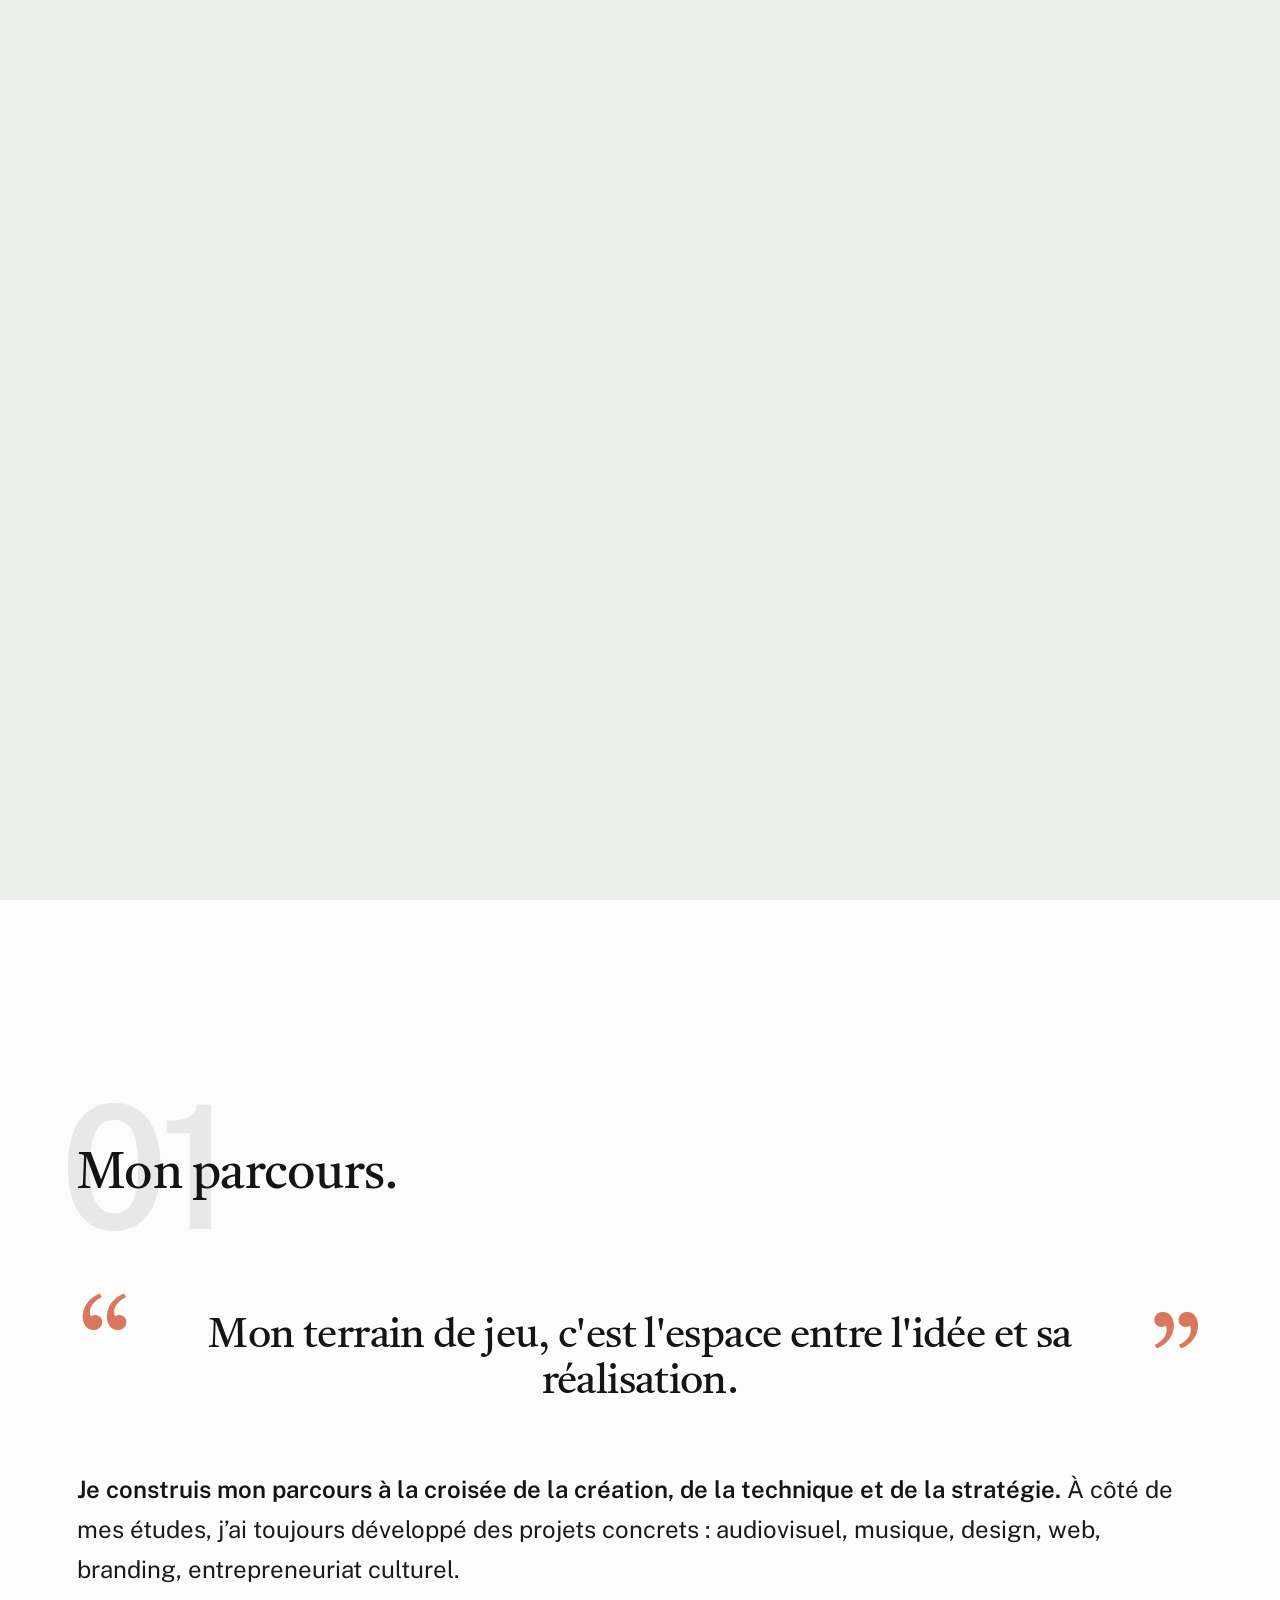
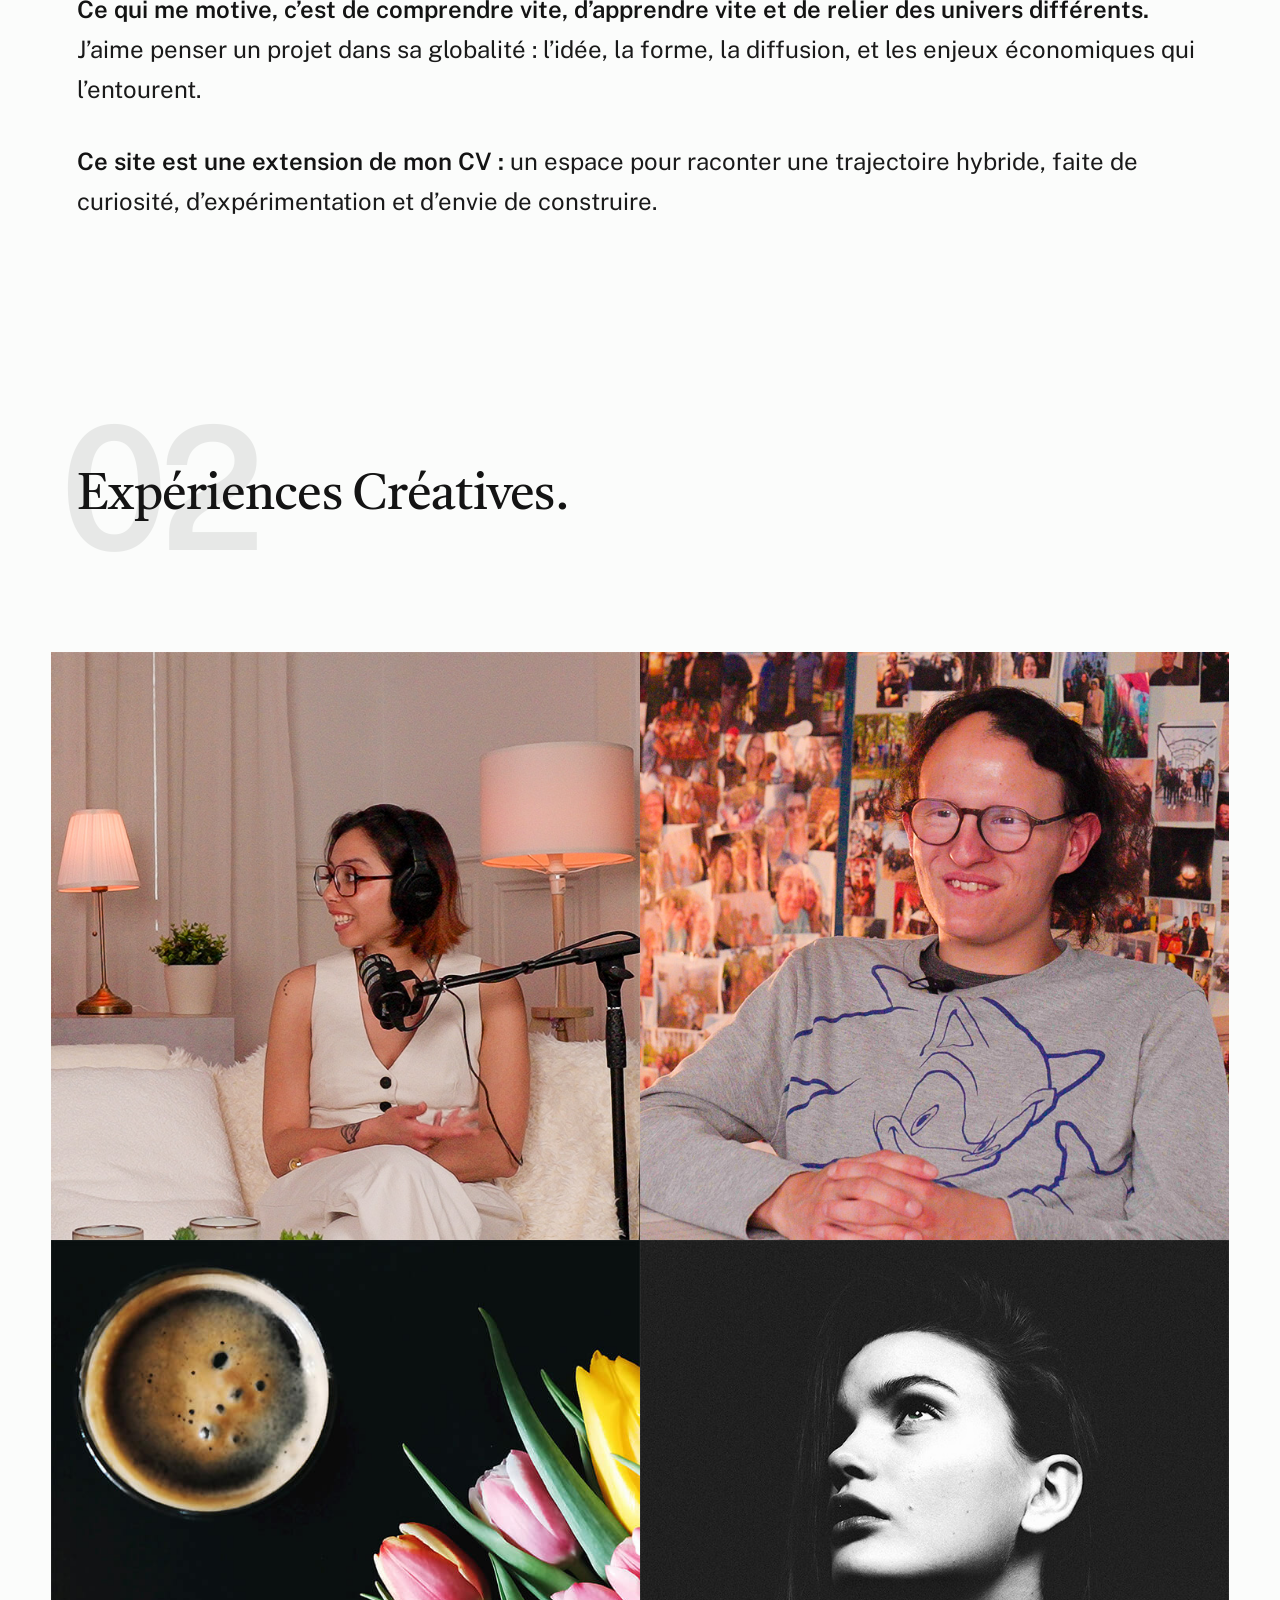
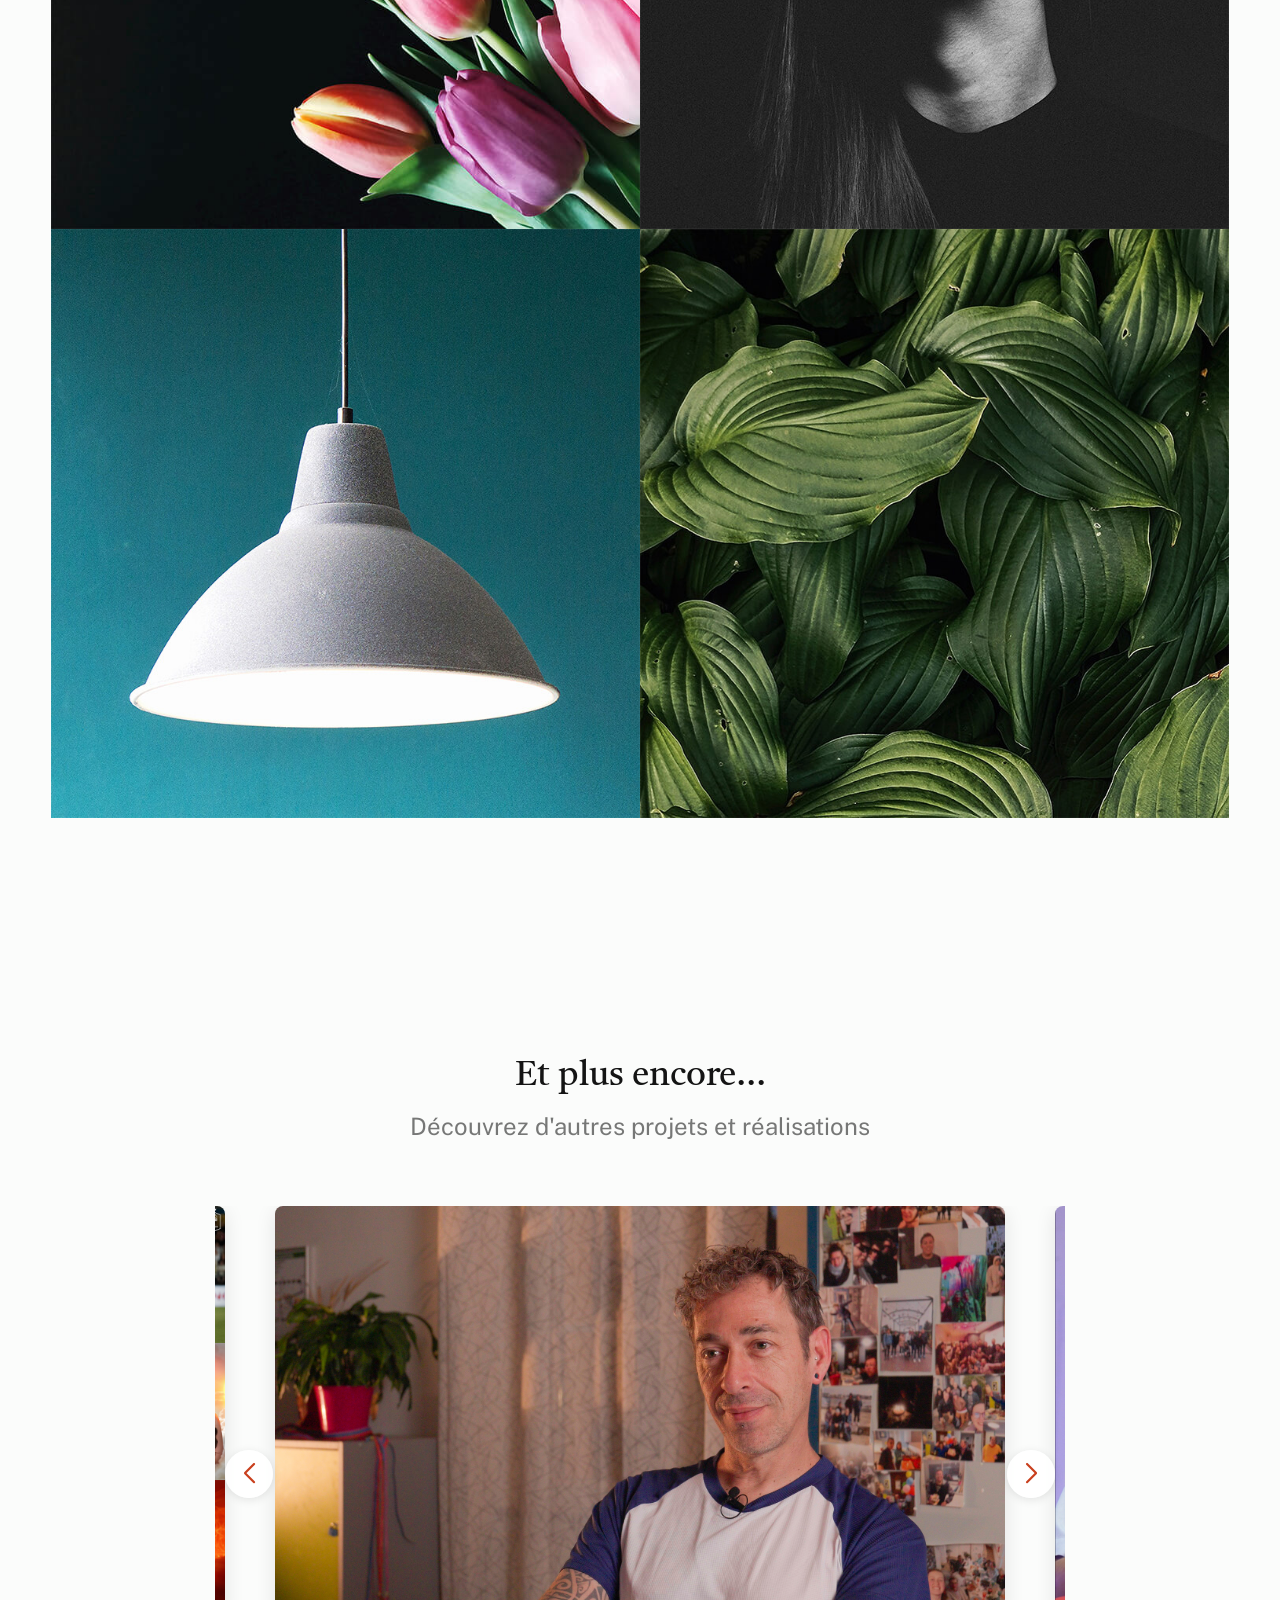
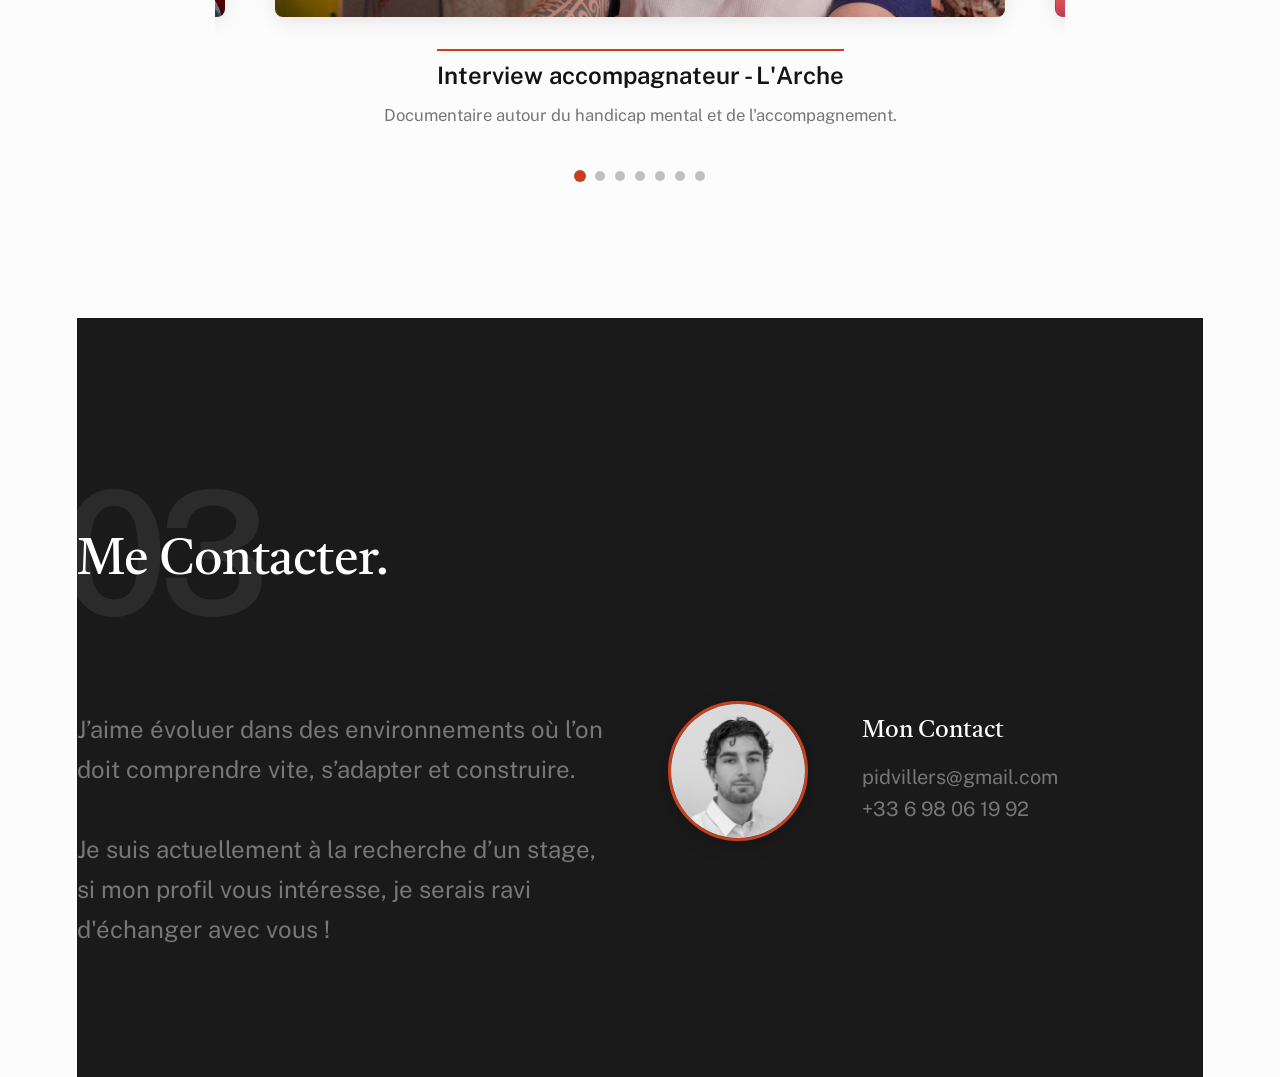
==== commit d96260bb: "Add files via upload" ====
--- a/index.html
+++ b/index.html
@@ -404,26 +404,21 @@
                 </div> <!-- end section-footer__about -->
 
                 <div class="column xl-6 md-12 s-footer__block s-footer__site-links">
-                    <div class="row">
-                        <div class="column xl-4 lg-5 md-6 tab-12">
-                            <h5></h5>
-                            <ul class="link-list">
-                                <li><a href="#0"></a></li>
-                                <li><a href="#0"></a></li>
-                                <li><a href="#0"></a></li>
-                                <li><a href="#0"></a></li>
-                                <li><a href=""></a></li>
-                            </ul>
-                        </div>
-                        <div class="column xl-6 md-6 tab-12">
-                            <h5>Mon Contact</h5>
-                            <ul class="link-list">
-                                <li>pidvillers@gmail.com</li>
-                                <li>+33 6 98 06 19 92</li>
-                            </ul> 
-                        </div>
-                    </div>                    
-                </div> <!-- end section-footer__site-links -->
+    <div class="row contact-info-with-photo">
+        <div class="column xl-4 lg-5 md-6 tab-12">
+            <div class="contact-photo-container">
+                <img src="images/CV3.png" alt="Paul De Villers" class="profile-photo">
+            </div>
+        </div>
+        <div class="column xl-8 lg-7 md-6 tab-12">
+            <h5>Mon Contact</h5>
+            <ul class="link-list">
+                <li>pidvillers@gmail.com</li>
+                <li>+33 6 98 06 19 92</li>
+            </ul> 
+        </div>
+    </div>                    
+</div> <!-- end section-footer__site-links -->
 
             </div> <!-- end section-footer__content -->
 
--- a/css/styles.css
+++ b/css/styles.css
@@ -4770,3 +4770,93 @@
     }
 }
 
+/* ===================================================================
+ * # CONTACT PHOTO STYLES
+ * ------------------------------------------------------------------- */
+.contact-info-with-photo {
+    align-items: center;
+}
+
+.contact-photo-container {
+    display: flex;
+    justify-content: center;
+    align-items: center;
+    height: 100%;
+}
+
+.profile-photo {
+    width: 140px;
+    height: 140px;
+    border-radius: 50%;
+    object-fit: cover;
+    border: 3px solid var(--color-1);
+    box-shadow: 0 4px 20px rgba(0, 0, 0, 0.2);
+    transition: all 0.3s ease;
+}
+
+.profile-photo:hover {
+    transform: scale(1.05);
+    box-shadow: 0 6px 30px rgba(199, 62, 29, 0.3);
+}
+
+/* Responsive styles for contact photo */
+@media screen and (max-width: 1200px) {
+    .profile-photo {
+        width: 130px;
+        height: 130px;
+    }
+}
+
+@media screen and (max-width: 1000px) {
+    .profile-photo {
+        width: 120px;
+        height: 120px;
+    }
+}
+
+@media screen and (max-width: 800px) {
+    .contact-info-with-photo {
+        text-align: center;
+    }
+    
+    .profile-photo {
+        width: 140px;
+        height: 140px;
+        margin-bottom: var(--vspace-1);
+    }
+    
+    .contact-photo-container {
+        justify-content: center;
+        margin-bottom: var(--vspace-1);
+    }
+}
+
+@media screen and (max-width: 600px) {
+    .profile-photo {
+        width: 120px;
+        height: 120px;
+    }
+}
+
+@media screen and (max-width: 400px) {
+    .profile-photo {
+        width: 100px;
+        height: 100px;
+    }
+}
+
+/* Animation for photo */
+.profile-photo {
+    animation: fadeInPhoto 0.8s ease-out 0.5s both;
+}
+
+@keyframes fadeInPhoto {
+    from {
+        opacity: 0;
+        transform: scale(0.9) rotate(-5deg);
+    }
+    to {
+        opacity: 1;
+        transform: scale(1) rotate(0deg);
+    }
+}
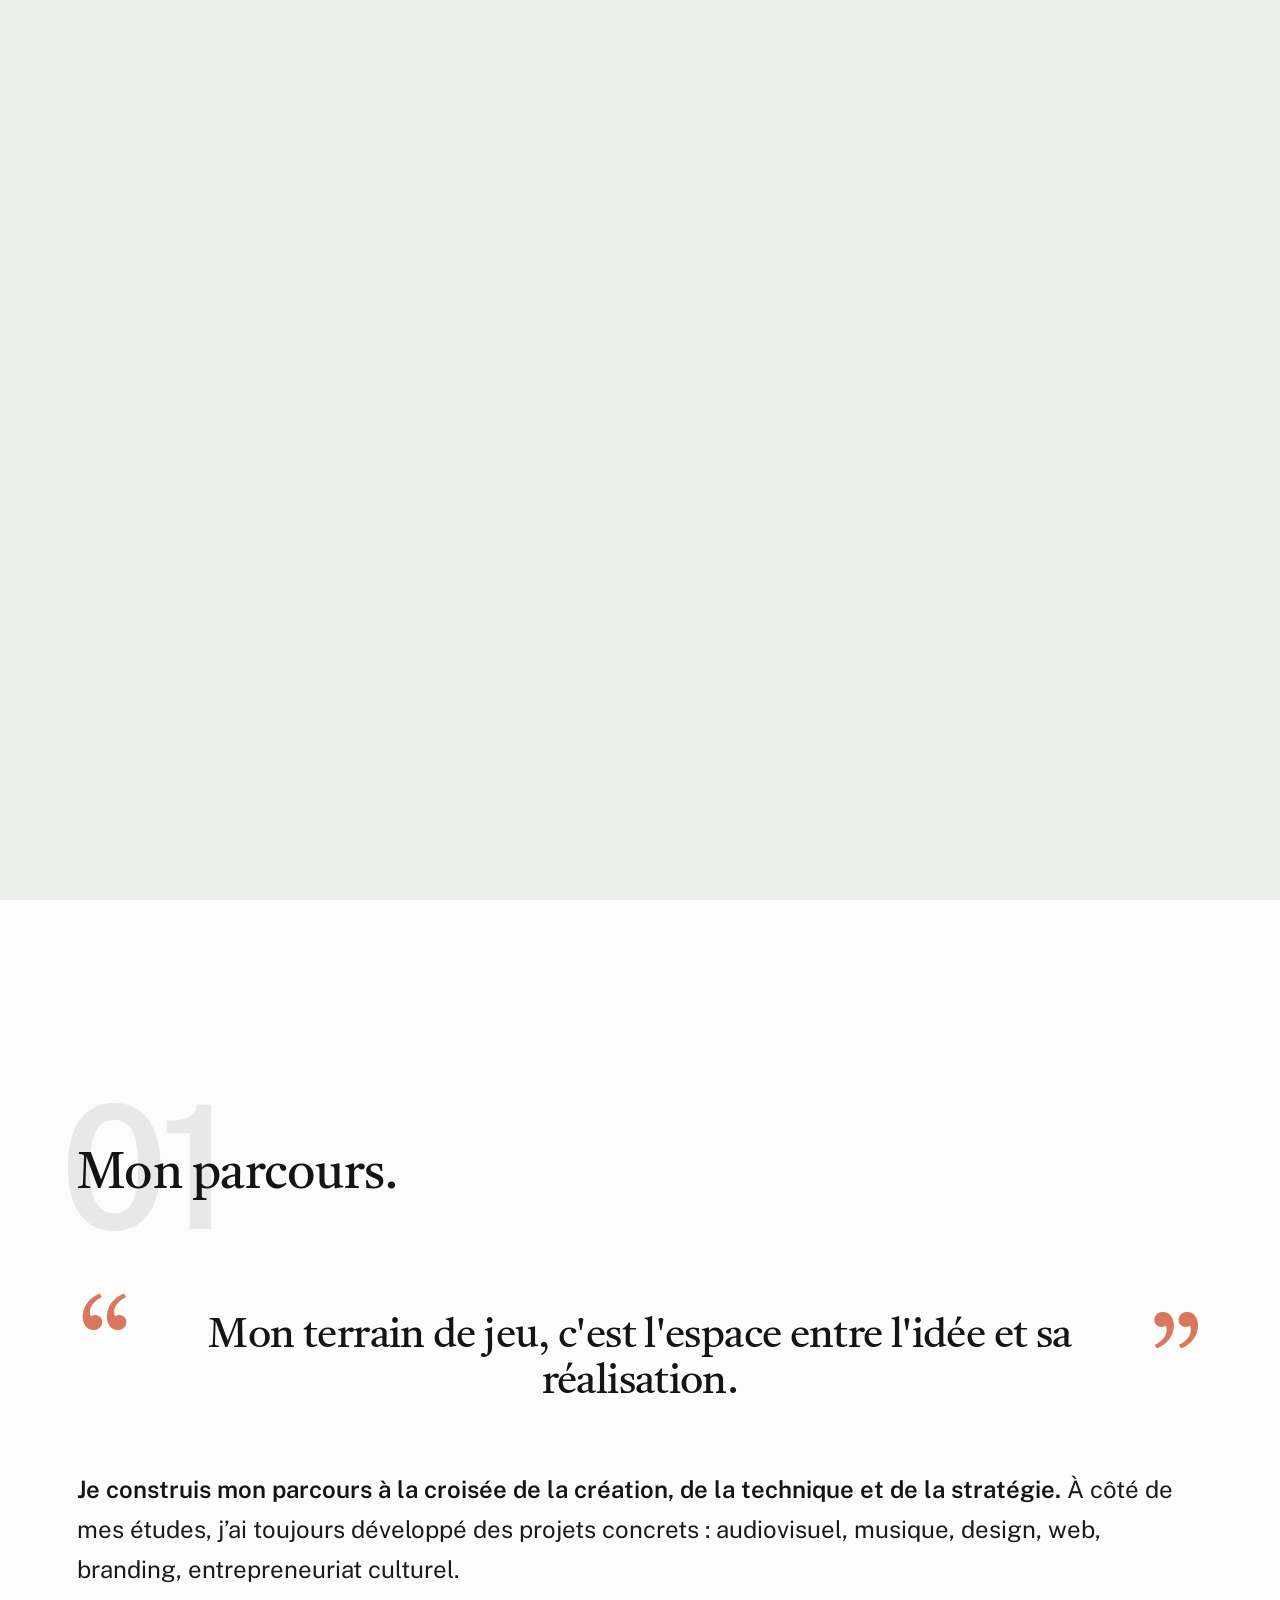
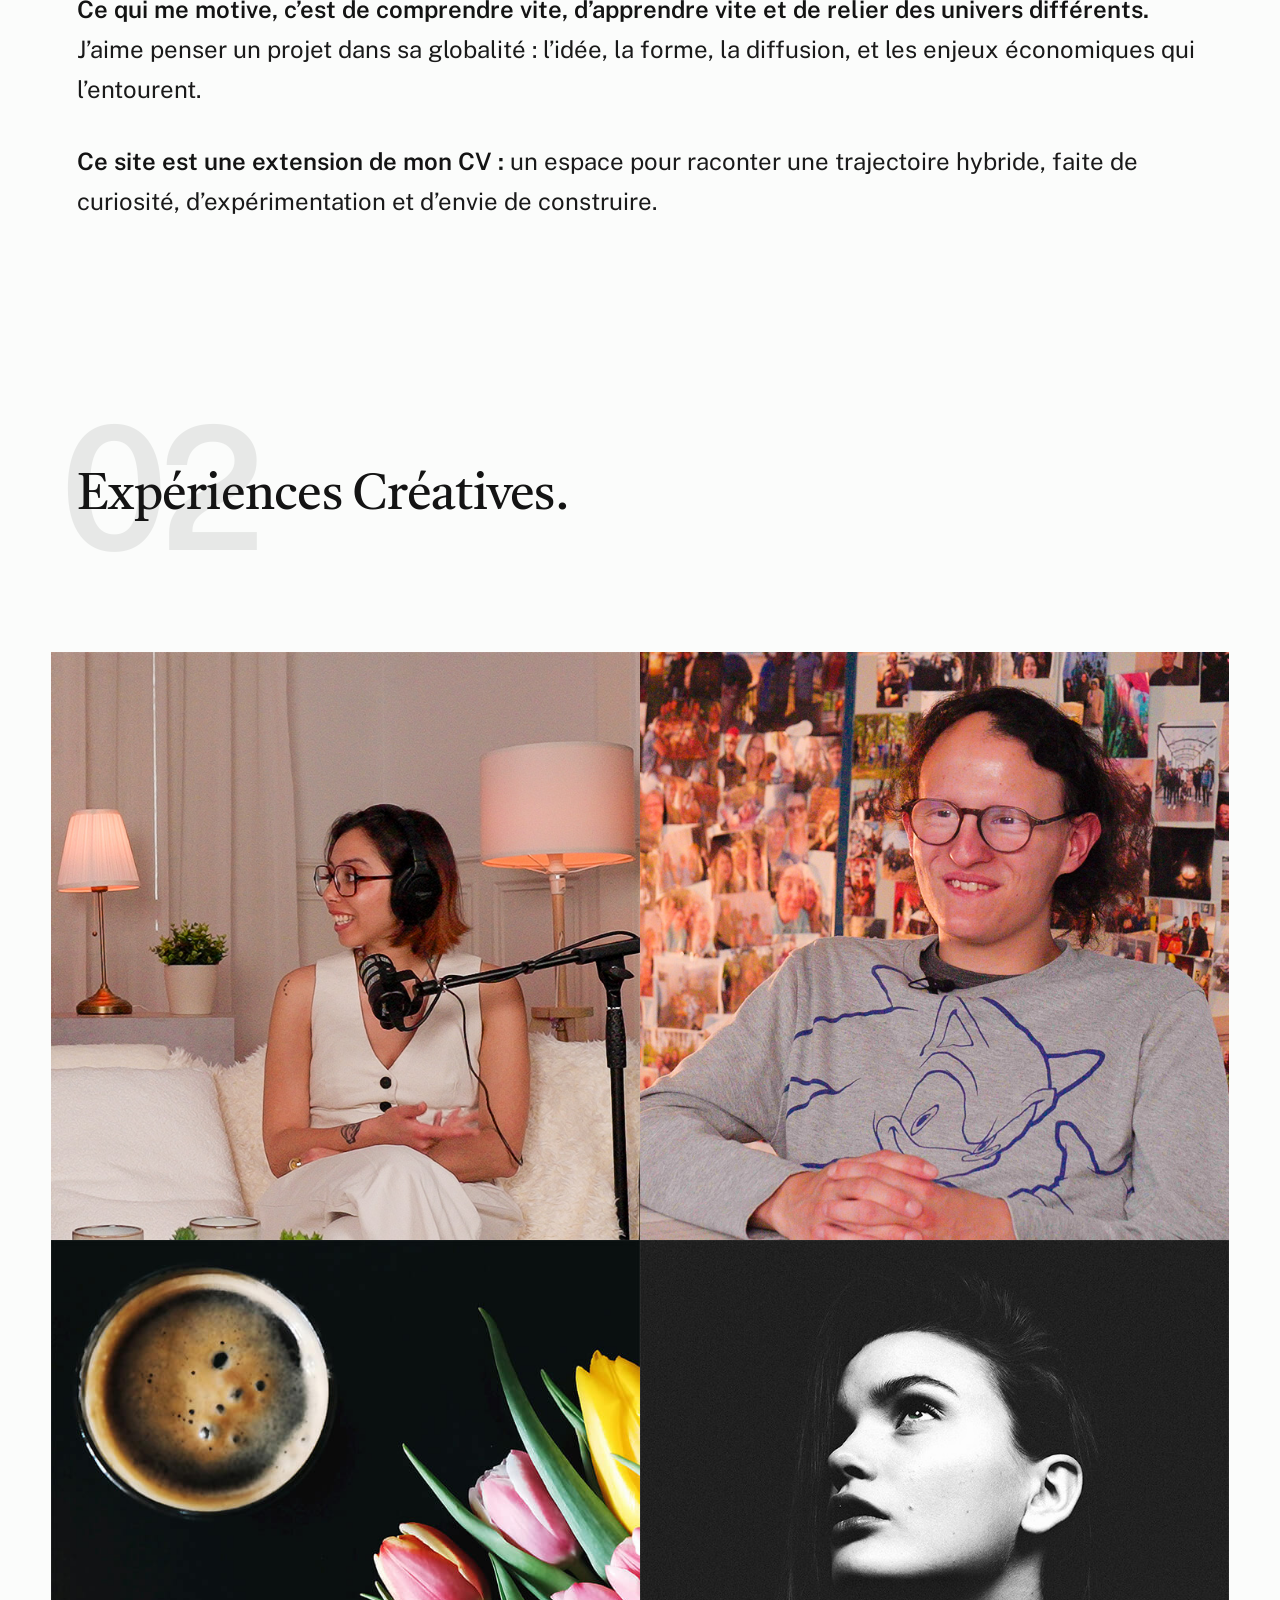
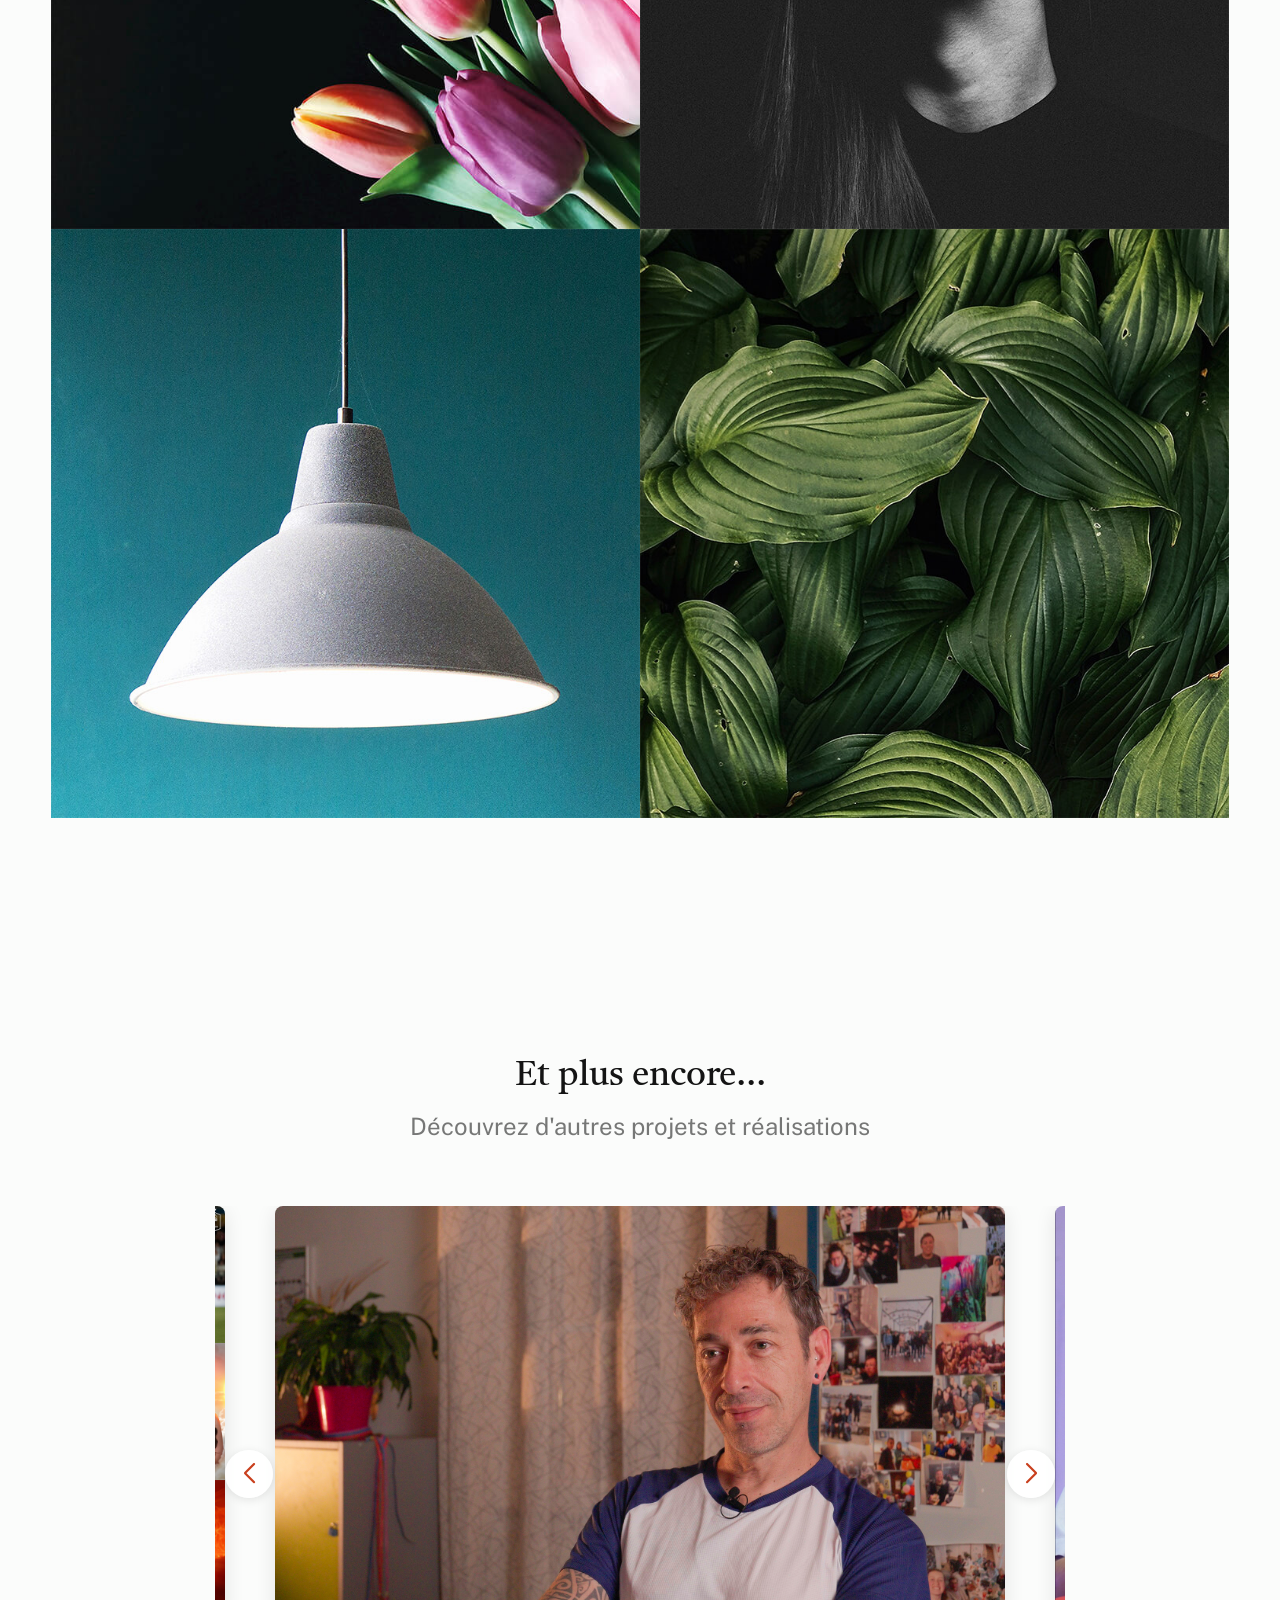
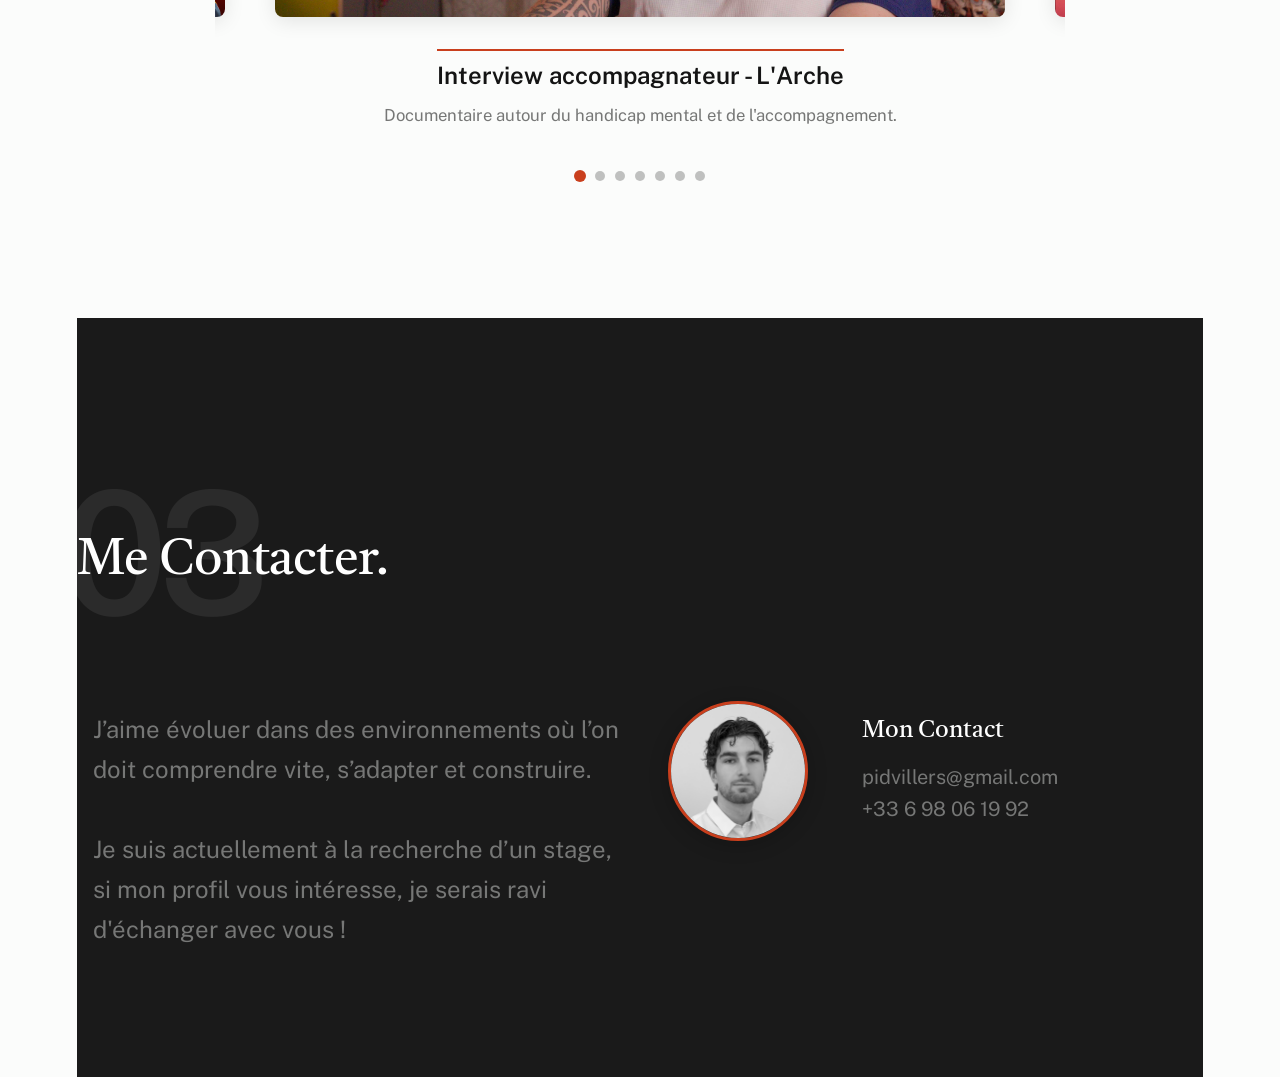
==== commit 4f6defb0: "Add files via upload" ====
--- a/index.html
+++ b/index.html
@@ -106,8 +106,8 @@
             </div> <!-- s-intro__content-media -->                
 
             <div class="s-intro__btn-download">
-                <a class="btn btn--stroke" href="#0">Voir mon CV</a>
-            </div> <!-- end s-intro__btn-download -->
+    <a class="btn btn--stroke" href="DEVILLERS-CV.pdf" target="_blank">Voir mon CV</a>
+</div> <!-- end s-intro__btn-download -->
             
             <div class="s-intro__scroll-down">
                 <a href="#about" class="smoothscroll">
@@ -398,7 +398,7 @@
                 <div class="column xl-6 md-12 s-footer__block s-footer__about">                    
                     <p class="attention-getter">
                     J’aime évoluer dans des environnements où l’on doit comprendre vite, s’adapter et construire. <br> <br>
-                    Je suis actuellement à la recherche d’un stage, si mon profil vous intéresse, je serais ravi d'échanger avec vous !
+                    Je suis actuellement à la recherche d’un stage, <br> si mon profil vous intéresse, je serais ravi d'échanger avec vous !
 
                     </p>               
                 </div> <!-- end section-footer__about -->
--- a/css/styles.css
+++ b/css/styles.css
@@ -4860,3 +4860,19 @@
         transform: scale(1) rotate(0deg);
     }
 }
+
+/* Décale le texte dans le footer vers la gauche */
+.s-footer__about .attention-getter {
+    margin-left: var(--vspace-0_5);
+}
+
+@media screen and (max-width: 800px) {
+    .s-footer__about .attention-getter {
+        margin-left: 0;
+    }
+}
+/* Décale le texte dans le footer vers la gauche sur tous les supports */
+.s-footer__about .attention-getter {
+    margin-left: var(--vspace-0_5);
+    margin-right: var(--vspace-0_5);
+}
